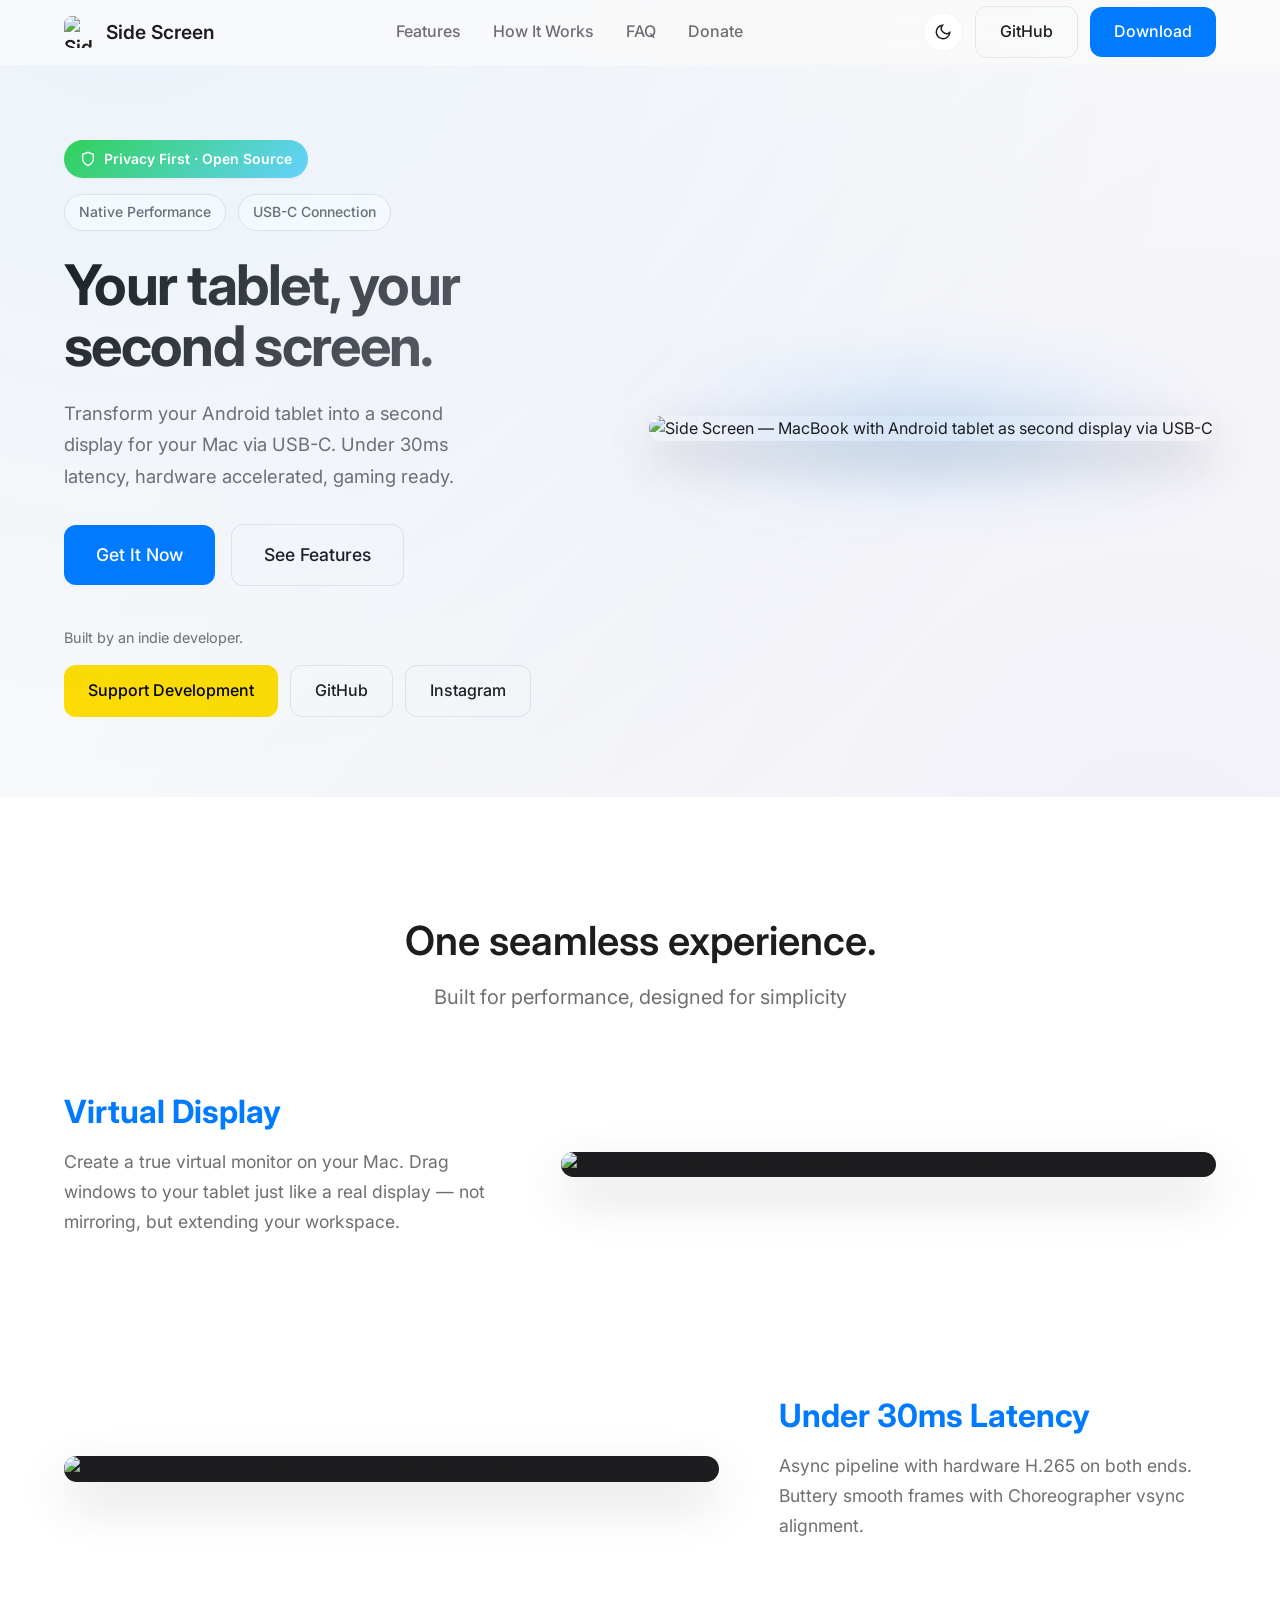
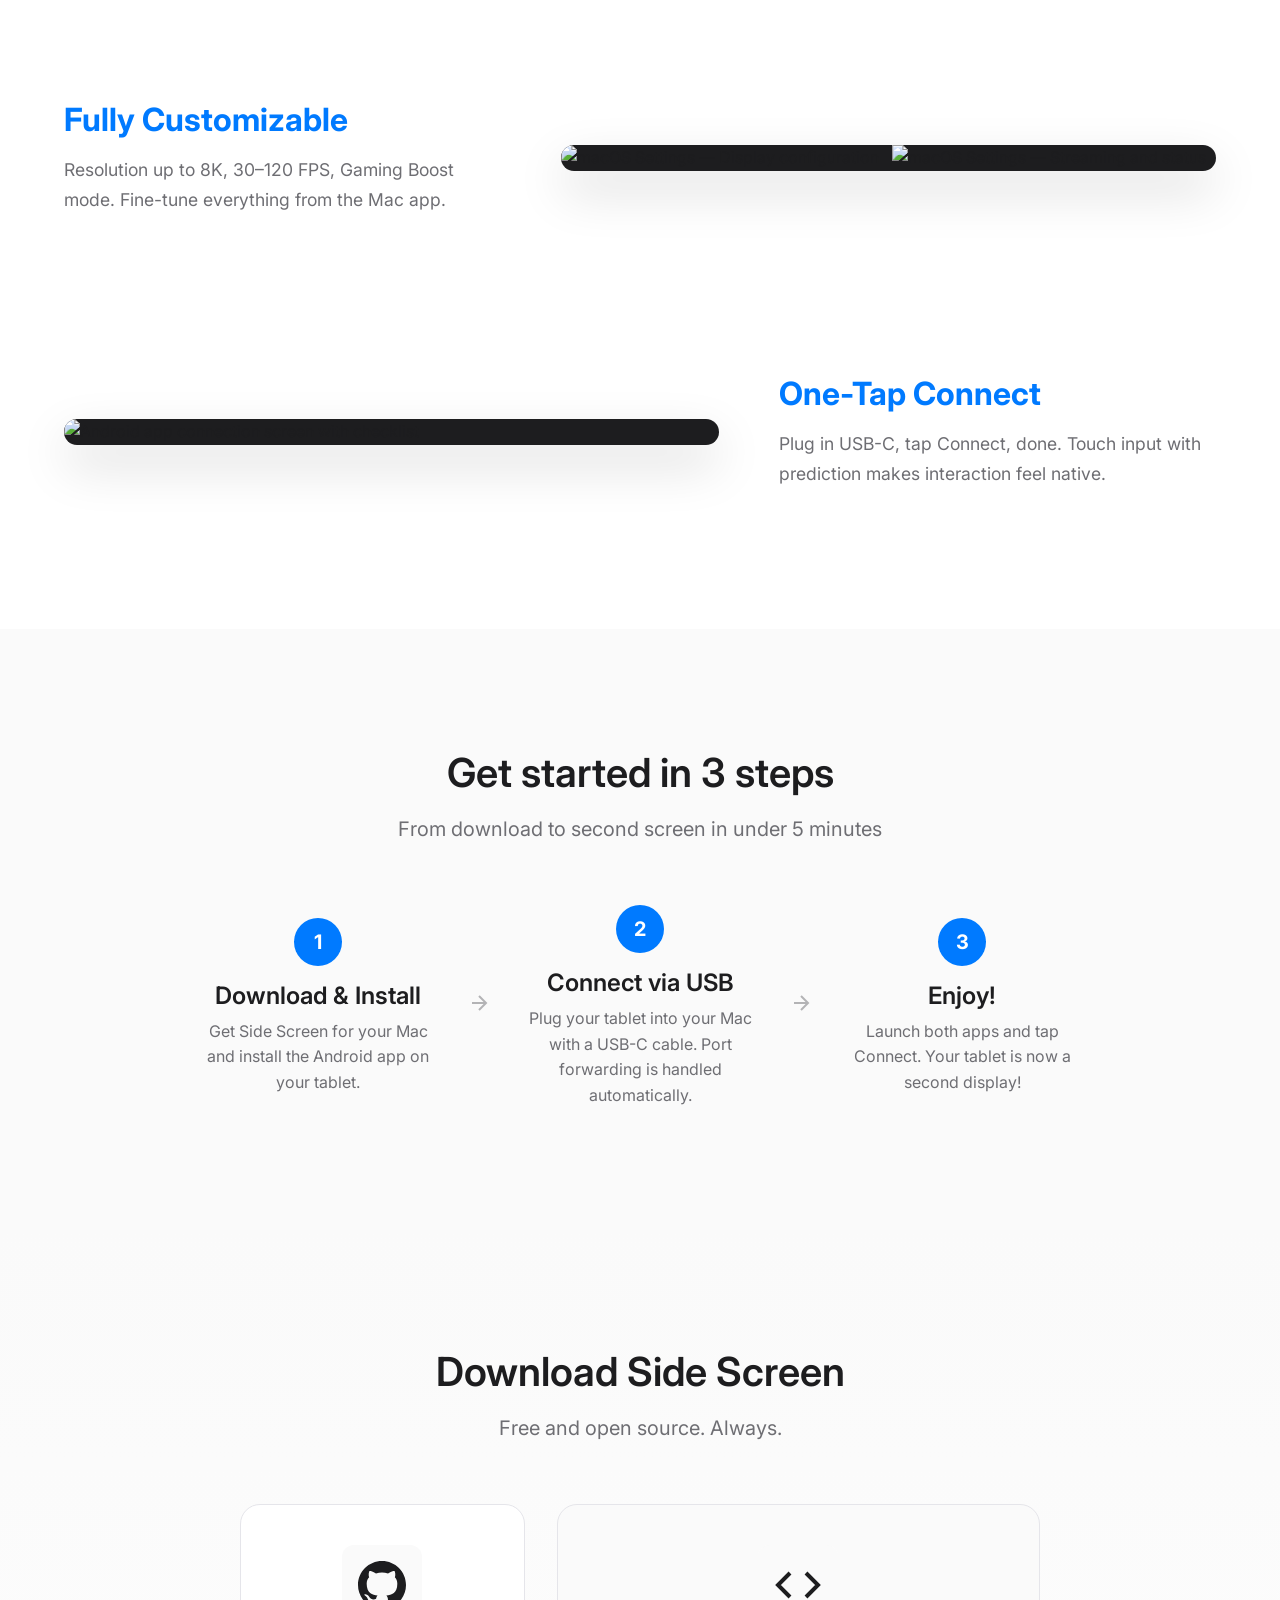
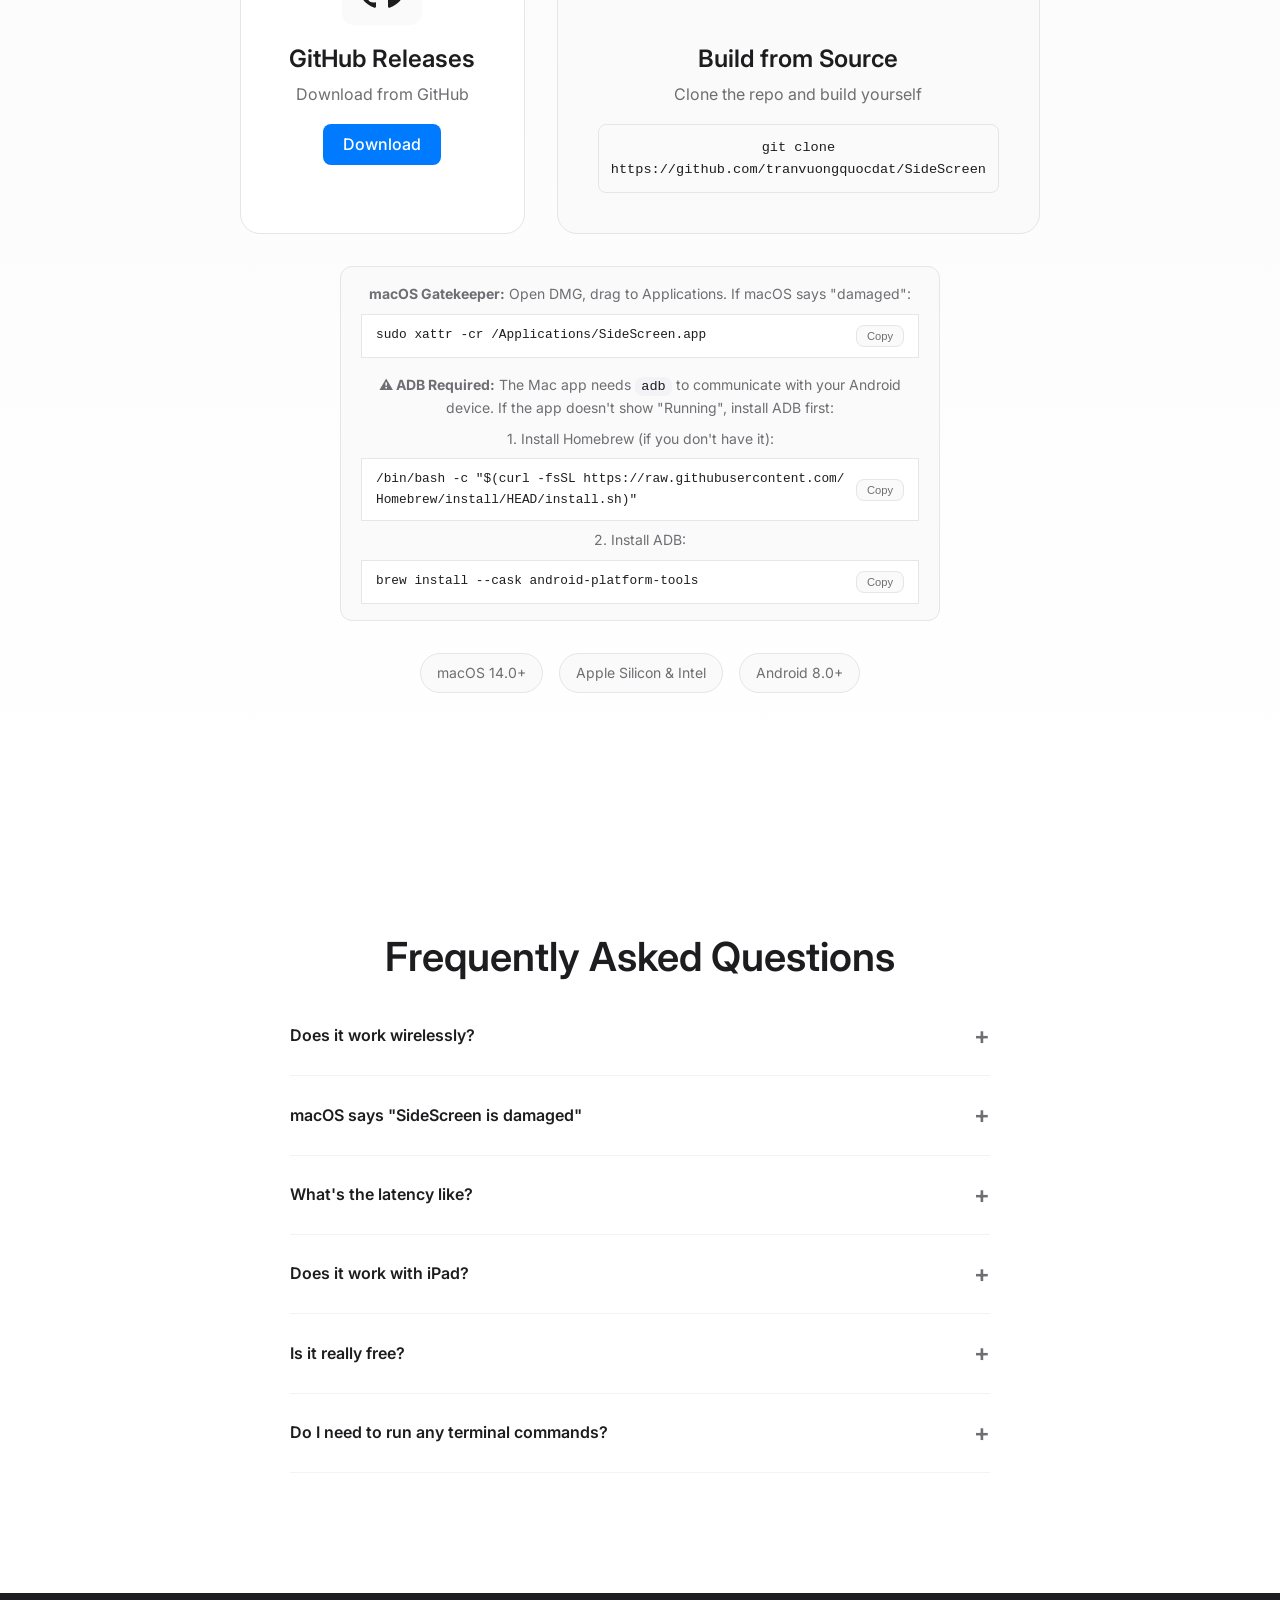
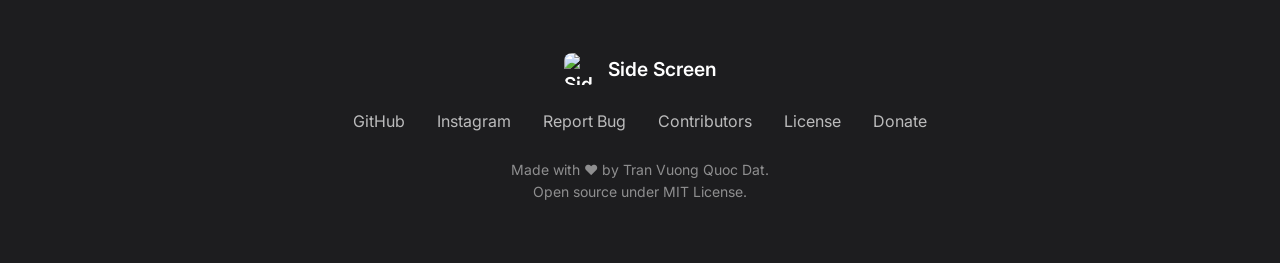
==== website/index.html @ c99ffb7d "fix: remove download count badge from hero section" ====
<!DOCTYPE html>
<html lang="en">

<head>
    <meta charset="UTF-8">
    <meta name="viewport" content="width=device-width, initial-scale=1.0">
    <title>Side Screen - Turn Your Tablet into a Second Display for Mac</title>
    <meta name="description"
        content="Transform your Android tablet into a second display for macOS via USB-C. Under 30ms latency with async pipeline, hardware H.265 acceleration, gaming ready. Free and open source.">
    <meta name="keywords"
        content="second display mac, android tablet display, usb-c display, virtual display macos, dual monitor mac, tablet second screen">
    <meta property="og:title" content="Side Screen - Second Display for Mac">
    <meta property="og:description"
        content="Transform your Android tablet into a second display for macOS. Under 30ms latency, hardware accelerated, gaming ready.">
    <meta property="og:type" content="website">
    <meta property="og:url" content="https://sidescreen.dev">
    <meta property="og:image" content="./assets/hero-screenshot.jpg">
    <meta property="og:image:width" content="1200">
    <meta property="og:image:height" content="630">
    <meta name="twitter:card" content="summary_large_image">
    <meta name="twitter:title" content="Side Screen - Second Display for Mac">
    <meta name="twitter:description" content="Transform your Android tablet into a second display for macOS. Under 30ms latency, hardware accelerated, gaming ready.">
    <meta name="twitter:image" content="./assets/hero-screenshot.jpg">
    <meta name="theme-color" content="#007AFF">
    <link rel="canonical" href="https://sidescreen.dev">
    <link rel="icon" href="./assets/main_logo.png">
    <link rel="preconnect" href="https://fonts.googleapis.com">
    <link rel="preconnect" href="https://fonts.gstatic.com" crossorigin>
    <link href="https://fonts.googleapis.com/css2?family=Inter:wght@300;400;500;600;700&display=swap" rel="stylesheet">
    <link rel="stylesheet" href="styles.css">

    <!-- Structured Data -->
    <script type="application/ld+json">
    {
        "@context": "https://schema.org",
        "@type": "SoftwareApplication",
        "name": "Side Screen",
        "description": "Transform your Android tablet into a second display for macOS via USB-C connection.",
        "applicationCategory": "UtilitiesApplication",
        "operatingSystem": "macOS, Android",
        "offers": {
            "@type": "Offer",
            "price": "0",
            "priceCurrency": "USD"
        },
        "author": {
            "@type": "Person",
            "name": "Tran Vuong Quoc Dat"
        }
    }
    </script>
</head>

<body>
    <!-- Header -->
    <header id="header">
        <div class="container header-container">
            <a href="#home" class="logo">
                <img src="./assets/main_logo.png" alt="Side Screen Logo" width="32" height="32">
                <span class="logo-text">Side Screen</span>
            </a>
            <nav>
                <ul class="nav-links">
                    <li><a href="#features" class="nav-link">Features</a></li>
                    <li><a href="#how-it-works" class="nav-link">How It Works</a></li>
                    <li><a href="#faq" class="nav-link">FAQ</a></li>
                    <li><a href="donate.html" target="_blank" rel="noopener noreferrer" class="nav-link">Donate</a></li>
                </ul>
            </nav>
            <div class="header-actions">
                <button class="theme-toggle" id="theme-toggle" aria-label="Toggle dark mode">
                    <svg class="icon-moon" width="20" height="20" viewBox="0 0 24 24" fill="none" stroke="currentColor" stroke-width="2">
                        <path d="M21 12.79A9 9 0 1 1 11.21 3 7 7 0 0 0 21 12.79z"></path>
                    </svg>
                    <svg class="icon-sun" width="20" height="20" viewBox="0 0 24 24" fill="none" stroke="currentColor" stroke-width="2">
                        <circle cx="12" cy="12" r="5"></circle>
                        <line x1="12" y1="1" x2="12" y2="3"></line>
                        <line x1="12" y1="21" x2="12" y2="23"></line>
                        <line x1="4.22" y1="4.22" x2="5.64" y2="5.64"></line>
                        <line x1="18.36" y1="18.36" x2="19.78" y2="19.78"></line>
                        <line x1="1" y1="12" x2="3" y2="12"></line>
                        <line x1="21" y1="12" x2="23" y2="12"></line>
                        <line x1="4.22" y1="19.78" x2="5.64" y2="18.36"></line>
                        <line x1="18.36" y1="5.64" x2="19.78" y2="4.22"></line>
                    </svg>
                </button>
                <a href="https://github.com/tranvuongquocdat/SideScreen" target="_blank" rel="noopener noreferrer" class="btn btn-outline">GitHub</a>
                <a href="#download" class="btn btn-primary">Download</a>
                <button class="mobile-menu-btn" id="mobile-menu-btn" aria-label="Toggle mobile menu">
                    <svg width="24" height="24" viewBox="0 0 24 24" fill="none" stroke="currentColor" stroke-width="2">
                        <line x1="3" y1="12" x2="21" y2="12"></line>
                        <line x1="3" y1="6" x2="21" y2="6"></line>
                        <line x1="3" y1="18" x2="21" y2="18"></line>
                    </svg>
                </button>
            </div>
        </div>
    </header>

    <!-- Hero Section -->
    <section class="hero section" id="home">
        <div class="container">
            <div class="hero-content">
                <div class="privacy-badge">
                    <svg width="16" height="16" viewBox="0 0 24 24" fill="none" stroke="currentColor" stroke-width="2">
                        <path d="M12 22s8-4 8-10V5l-8-3-8 3v7c0 6 8 10 8 10z"></path>
                    </svg>
                    <span>Privacy First · Open Source</span>
                </div>

                <div class="privacy-highlights">
                    <span class="privacy-highlight">Native Performance</span>
                    <span class="privacy-highlight">USB-C Connection</span>
                </div>

                <h1 class="hero-title">Your tablet, your second screen.</h1>
                <p class="hero-subtitle">
                    Transform your Android tablet into a second display for your Mac via USB-C.
                    Under 30ms latency, hardware accelerated, gaming ready.
                </p>

                <div class="hero-actions">
                    <a href="#download" class="btn btn-primary btn-large download-btn">Get It Now</a>
                    <a href="#features" class="btn btn-outline btn-large">See Features</a>
                </div>

                <p class="support-callout">Built by an indie developer.</p>
                <div class="support-links">
                    <a href="donate.html" target="_blank" rel="noopener noreferrer" class="btn btn-coffee">Support Development</a>
                    <a href="https://github.com/tranvuongquocdat/SideScreen" target="_blank" rel="noopener noreferrer" class="btn btn-outline">GitHub</a>
                    <a href="https://www.instagram.com/quocdattranvuong/" target="_blank" rel="noopener noreferrer" class="btn btn-outline">Instagram</a>
                </div>
            </div>

            <div class="hero-visual">
                <div class="hero-image-container">
                    <img src="./assets/hero-screenshot.jpg" alt="Side Screen — MacBook with Android tablet as second display via USB-C" loading="eager"/>
                </div>
            </div>
        </div>
    </section>

    <!-- Features Section -->
    <section class="features section" id="features">
        <div class="container">
            <h2 class="section-title">One seamless experience.</h2>
            <p class="section-subtitle">Built for performance, designed for simplicity</p>

            <div class="special-features-grid">
                <!-- Feature 1: Virtual Display — text left, image right -->
                <div class="special-feature-item">
                    <div class="special-feature-content">
                        <h3 class="special-feature-title">Virtual Display</h3>
                        <p class="special-feature-description">Create a true virtual monitor on your Mac. Drag windows to your tablet just like a real display — not mirroring, but extending your workspace.</p>
                    </div>
                    <div class="special-feature-media">
                        <img src="./assets/feature-virtual-display.png" alt="macOS Display Preferences showing SideScreen virtual display" loading="lazy"/>
                    </div>
                </div>

                <!-- Feature 2: Performance — image left, text right -->
                <div class="special-feature-item">
                    <div class="special-feature-content">
                        <h3 class="special-feature-title">Under 30ms Latency</h3>
                        <p class="special-feature-description">Async pipeline with hardware H.265 on both ends. Buttery smooth frames with Choreographer vsync alignment.</p>
                    </div>
                    <div class="special-feature-media">
                        <img src="./assets/android-performance.png" alt="Side Screen streaming with stats overlay showing FPS and bitrate" loading="lazy"/>
                    </div>
                </div>

                <!-- Feature 3: Customizable — text left, image right -->
                <div class="special-feature-item">
                    <div class="special-feature-content">
                        <h3 class="special-feature-title">Fully Customizable</h3>
                        <p class="special-feature-description">Resolution up to 8K, 30–120 FPS, Gaming Boost mode. Fine-tune everything from the Mac app.</p>
                    </div>
                    <div class="special-feature-media special-feature-media-pair">
                        <img src="./assets/mac-settings-1.png" alt="macOS Settings — Display configuration" loading="lazy"/>
                        <img src="./assets/mac-settings-2.png" alt="macOS Settings — Streaming and status" loading="lazy"/>
                    </div>
                </div>

                <!-- Feature 4: Android app — image left, text right -->
                <div class="special-feature-item">
                    <div class="special-feature-content">
                        <h3 class="special-feature-title">One-Tap Connect</h3>
                        <p class="special-feature-description">Plug in USB-C, tap Connect, done. Touch input with prediction makes interaction feel native.</p>
                    </div>
                    <div class="special-feature-media">
                        <img src="./assets/android-settings.png" alt="Android app connection screen with checklist" loading="lazy"/>
                    </div>
                </div>
            </div>
        </div>
    </section>

    <!-- How It Works Section -->
    <section class="how-it-works section" id="how-it-works">
        <div class="container">
            <h2 class="section-title">Get started in 3 steps</h2>
            <p class="section-subtitle">From download to second screen in under 5 minutes</p>

            <div class="steps">
                <div class="step">
                    <div class="step-number">1</div>
                    <h3>Download & Install</h3>
                    <p>Get Side Screen for your Mac and install the Android app on your tablet.</p>
                </div>

                <div class="step-arrow">
                    <svg width="24" height="24" viewBox="0 0 24 24" fill="none" stroke="currentColor" stroke-width="2">
                        <line x1="5" y1="12" x2="19" y2="12"></line>
                        <polyline points="12 5 19 12 12 19"></polyline>
                    </svg>
                </div>

                <div class="step">
                    <div class="step-number">2</div>
                    <h3>Connect via USB</h3>
                    <p>Plug your tablet into your Mac with a USB-C cable. Port forwarding is handled automatically.</p>
                </div>

                <div class="step-arrow">
                    <svg width="24" height="24" viewBox="0 0 24 24" fill="none" stroke="currentColor" stroke-width="2">
                        <line x1="5" y1="12" x2="19" y2="12"></line>
                        <polyline points="12 5 19 12 12 19"></polyline>
                    </svg>
                </div>

                <div class="step">
                    <div class="step-number">3</div>
                    <h3>Enjoy!</h3>
                    <p>Launch both apps and tap Connect. Your tablet is now a second display!</p>
                </div>
            </div>
        </div>
    </section>

    <!-- Download Section -->
    <section class="download section" id="download">
        <div class="container">
            <h2 class="section-title">Download Side Screen</h2>
            <p class="section-subtitle">Free and open source. Always.</p>

            <div class="download-options">
                <a href="https://github.com/tranvuongquocdat/SideScreen/releases/latest" target="_blank" rel="noopener noreferrer" class="download-card download-btn">
                    <div class="download-icon">
                        <svg width="48" height="48" viewBox="0 0 24 24" fill="currentColor">
                            <path d="M12 0c-6.626 0-12 5.373-12 12 0 5.302 3.438 9.8 8.207 11.387.599.111.793-.261.793-.577v-2.234c-3.338.726-4.033-1.416-4.033-1.416-.546-1.387-1.333-1.756-1.333-1.756-1.089-.745.083-.729.083-.729 1.205.084 1.839 1.237 1.839 1.237 1.07 1.834 2.807 1.304 3.492.997.107-.775.418-1.305.762-1.604-2.665-.305-5.467-1.334-5.467-5.931 0-1.311.469-2.381 1.236-3.221-.124-.303-.535-1.524.117-3.176 0 0 1.008-.322 3.301 1.23.957-.266 1.983-.399 3.003-.404 1.02.005 2.047.138 3.006.404 2.291-1.552 3.297-1.23 3.297-1.23.653 1.653.242 2.874.118 3.176.77.84 1.235 1.911 1.235 3.221 0 4.609-2.807 5.624-5.479 5.921.43.372.823 1.102.823 2.222v3.293c0 .319.192.694.801.576 4.765-1.589 8.199-6.086 8.199-11.386 0-6.627-5.373-12-12-12z"/>
                        </svg>
                    </div>
                    <h3>GitHub Releases</h3>
                    <p class="download-version-text">Download from GitHub</p>
                    <span class="download-action">Download</span>
                </a>

                <div class="download-card alt">
                    <div class="download-icon">
                        <svg width="48" height="48" viewBox="0 0 24 24" fill="none" stroke="currentColor" stroke-width="2">
                            <polyline points="16 18 22 12 16 6"></polyline>
                            <polyline points="8 6 2 12 8 18"></polyline>
                        </svg>
                    </div>
                    <h3>Build from Source</h3>
                    <p>Clone the repo and build yourself</p>
                    <code class="download-code">git clone https://github.com/tranvuongquocdat/SideScreen</code>
                </div>
            </div>

            <div class="download-note">
                <p><strong>macOS Gatekeeper:</strong> Open DMG, drag to Applications. If macOS says "damaged":</p>
                <div class="download-cmd"><code>sudo xattr -cr /Applications/SideScreen.app</code><button class="copy-btn" onclick="copyCmd(this)">Copy</button></div>
                <p style="margin-top: 1rem;"><strong>⚠️ ADB Required:</strong> The Mac app needs <code>adb</code> to communicate with your Android device. If the app doesn't show "Running", install ADB first:</p>
                <p style="margin-top: 0.5rem;">1. Install Homebrew (if you don't have it):</p>
                <div class="download-cmd"><code>/bin/bash -c "$(curl -fsSL https://raw.githubusercontent.com/Homebrew/install/HEAD/install.sh)"</code><button class="copy-btn" onclick="copyCmd(this)">Copy</button></div>
                <p style="margin-top: 0.5rem;">2. Install ADB:</p>
                <div class="download-cmd"><code>brew install --cask android-platform-tools</code><button class="copy-btn" onclick="copyCmd(this)">Copy</button></div>
            </div>

            <div class="download-requirements">
                <span class="download-requirement">macOS 14.0+</span>
                <span class="download-requirement">Apple Silicon & Intel</span>
                <span class="download-requirement">Android 8.0+</span>
            </div>
        </div>
    </section>

    <!-- Donation Modal -->
    <div id="donation-modal" class="modal-overlay">
        <div class="modal-content">
            <button class="modal-close" aria-label="Close modal">&times;</button>
            <h2 class="modal-title">Love Side Screen?</h2>
            <p class="modal-text">Side Screen is built by an indie developer and kept 100% free. If you find it useful, consider supporting development.</p>
            <div class="modal-actions">
                <a href="donate.html" target="_blank" rel="noopener noreferrer" class="btn btn-primary">Support Development</a>
                <button id="proceed-to-download" class="btn btn-outline">Continue to Download</button>
            </div>
        </div>
    </div>

    <!-- FAQ Section -->
    <section class="faq section" id="faq">
        <div class="container">
            <h2 class="section-title">Frequently Asked Questions</h2>

            <div class="faq-list">
                <details class="faq-item">
                    <summary>Does it work wirelessly?</summary>
                    <p>Currently, Side Screen uses USB-C for the most stable, low-latency connection. WiFi support is planned for a future release.</p>
                </details>

                <details class="faq-item">
                    <summary>macOS says "SideScreen is damaged"</summary>
                    <p>This happens because the app isn't notarized by Apple. Open Terminal and run: <code>sudo xattr -cr /Applications/SideScreen.app</code>, then open the app again.</p>
                </details>

                <details class="faq-item">
                    <summary>What's the latency like?</summary>
                    <p>With the optimized async pipeline (hardware H.265 encoding, Choreographer vsync, TCP_NODELAY), you can expect under 30ms end-to-end latency — smooth enough for productivity and casual gaming.</p>
                </details>

                <details class="faq-item">
                    <summary>Does it work with iPad?</summary>
                    <p>Currently, only Android tablets are supported. iOS support may be considered in the future.</p>
                </details>

                <details class="faq-item">
                    <summary>Is it really free?</summary>
                    <p>Yes! Side Screen is free and open source under the MIT license. If you find it useful, consider <a href="donate.html" target="_blank" rel="noopener noreferrer">supporting development</a>.</p>
                </details>

                <details class="faq-item">
                    <summary>Do I need to run any terminal commands?</summary>
                    <p>No! The Mac app automatically runs <code>adb reverse</code> to set up port forwarding when streaming starts. Just make sure <code>adb</code> is installed (via <code>brew install android-platform-tools</code>).</p>
                </details>
            </div>
        </div>
    </section>

    <!-- Footer -->
    <footer class="footer">
        <div class="container">
            <div class="footer-content">
                <div class="footer-brand">
                    <img src="./assets/main_logo.png" alt="Side Screen" width="32" height="32">
                    <span>Side Screen</span>
                </div>

                <div class="footer-links">
                    <a href="https://github.com/tranvuongquocdat/SideScreen" target="_blank" rel="noopener noreferrer">GitHub</a>
                    <a href="https://www.instagram.com/quocdattranvuong/" target="_blank" rel="noopener noreferrer">Instagram</a>
                    <a href="https://github.com/tranvuongquocdat/SideScreen/issues" target="_blank" rel="noopener noreferrer">Report Bug</a>
                    <a href="https://github.com/tranvuongquocdat/SideScreen/graphs/contributors" target="_blank" rel="noopener noreferrer">Contributors</a>
                    <a href="https://github.com/tranvuongquocdat/SideScreen/blob/main/LICENSE" target="_blank" rel="noopener noreferrer">License</a>
                    <a href="donate.html" target="_blank" rel="noopener noreferrer">Donate</a>
                </div>

                <p class="footer-copy">
                    Made with &#10084; by Tran Vuong Quoc Dat.<br>
                    Open source under MIT License.
                </p>
            </div>
        </div>
    </footer>

    <!-- Toast Container -->
    <div class="toast-container"></div>

    <script src="scripts.js"></script>
    <script>
        function copyCmd(btn) {
            const code = btn.parentElement.querySelector('code');
            navigator.clipboard.writeText(code.textContent).then(() => {
                btn.textContent = 'Copied';
                setTimeout(() => { btn.textContent = 'Copy'; }, 1500);
            });
        }
    </script>
    <script>
        // Fetch latest version
        fetch('https://api.github.com/repos/tranvuongquocdat/SideScreen/releases/latest')
            .then(r => r.json())
            .then(d => {
                const el = document.querySelector('.download-version-text');
                if (el && d.tag_name) el.textContent = 'Download v' + d.tag_name + ' from GitHub';
            })
            .catch(() => {});

    </script>
</body>

</html>
---- website/styles.css ----
/* ========================================
   Side Screen - Landing Page Styles
   Lean, DockDoor-inspired layout
   ======================================== */

/* CSS Variables - Light Mode (Default) */
:root {
    --color-primary: #007AFF;
    --color-primary-dark: #0056CC;
    --color-secondary: #5856D6;
    --color-success: #34C759;
    --color-warning: #FF9500;
    --color-danger: #FF3B30;

    --color-bg: #FAFAFA;
    --color-bg-alt: #FFFFFF;
    --color-bg-dark: #1D1D1F;

    --color-text: #1D1D1F;
    --color-text-secondary: #6E6E73;
    --color-text-light: #FFFFFF;

    --color-border: #E5E5EA;
    --color-border-light: #F2F2F7;

    --font-family: 'Inter', -apple-system, BlinkMacSystemFont, 'Segoe UI', Roboto, sans-serif;

    --border-radius-sm: 8px;
    --border-radius-md: 12px;
    --border-radius-lg: 20px;
    --border-radius-xl: 28px;

    --shadow-sm: 0 1px 2px rgba(0, 0, 0, 0.05);
    --shadow-md: 0 4px 6px rgba(0, 0, 0, 0.07);
    --shadow-lg: 0 10px 25px rgba(0, 0, 0, 0.1);
    --shadow-xl: 0 20px 50px rgba(0, 0, 0, 0.15);

    --transition-fast: 0.15s ease;
    --transition-normal: 0.25s ease;
    --transition-slow: 0.4s ease;

    --container-max: 1200px;
    --section-padding: 120px;
}

/* Dark Mode */
[data-theme="dark"] {
    --color-bg: #0D0D0D;
    --color-bg-alt: #1C1C1E;
    --color-bg-dark: #000000;

    --color-text: #F5F5F7;
    --color-text-secondary: #A1A1A6;
    --color-text-light: #FFFFFF;

    --color-border: #38383A;
    --color-border-light: #2C2C2E;

    --shadow-sm: 0 1px 2px rgba(0, 0, 0, 0.3);
    --shadow-md: 0 4px 6px rgba(0, 0, 0, 0.4);
    --shadow-lg: 0 10px 25px rgba(0, 0, 0, 0.5);
    --shadow-xl: 0 20px 50px rgba(0, 0, 0, 0.6);
}

[data-theme="dark"] #header,
[data-theme="dark"] #header.scrolled {
    background: #0D0D0D;
    border-bottom: none !important;
    box-shadow: none !important;
    backdrop-filter: none;
    -webkit-backdrop-filter: none;
}

[data-theme="dark"] .nav-links {
    background: rgba(28, 28, 30, 0.95);
    border-color: transparent;
}

[data-theme="dark"] .nav-link {
    color: var(--color-text-secondary);
}

[data-theme="dark"] .nav-link:hover {
    color: var(--color-text-light);
}

[data-theme="dark"] .btn-outline {
    border-color: transparent;
    background: rgba(255, 255, 255, 0.06);
    color: var(--color-text);
}

[data-theme="dark"] .btn-outline:hover {
    background: rgba(255, 255, 255, 0.12);
    border-color: transparent;
}

[data-theme="dark"] .theme-toggle {
    border-color: transparent;
    background: rgba(255, 255, 255, 0.06);
}

/* Theme Toggle Button */
.theme-toggle {
    display: flex;
    align-items: center;
    justify-content: center;
    width: 40px;
    height: 40px;
    border: none;
    background: var(--color-bg-alt);
    border-radius: 50%;
    cursor: pointer;
    transition: all var(--transition-normal);
    border: 1px solid var(--color-border-light);
}

.theme-toggle:hover {
    background: var(--color-border-light);
    transform: scale(1.05);
}

.theme-toggle svg {
    width: 18px;
    height: 18px;
    color: var(--color-text);
    transition: transform var(--transition-normal);
}

.theme-toggle:hover svg {
    transform: rotate(15deg);
}

.theme-toggle .icon-sun { display: none; }
.theme-toggle .icon-moon { display: block; }

[data-theme="dark"] .theme-toggle .icon-sun { display: block; }
[data-theme="dark"] .theme-toggle .icon-moon { display: none; }

/* Reset */
*, *::before, *::after {
    box-sizing: border-box;
    margin: 0;
    padding: 0;
}

html {
    scroll-behavior: smooth;
}

body {
    font-family: var(--font-family);
    font-size: 16px;
    line-height: 1.6;
    color: var(--color-text);
    background-color: var(--color-bg);
    -webkit-font-smoothing: antialiased;
    -moz-osx-font-smoothing: grayscale;
}

/* Typography */
h1, h2, h3, h4, h5, h6 {
    font-weight: 600;
    line-height: 1.2;
    color: var(--color-text);
}

h1 { font-size: 3.5rem; }
h2 { font-size: 2.5rem; }
h3 { font-size: 1.5rem; }

p {
    color: var(--color-text-secondary);
}

a {
    color: var(--color-primary);
    text-decoration: none;
    transition: color var(--transition-fast);
}

a:hover {
    color: var(--color-primary-dark);
}

/* Container */
.container {
    max-width: var(--container-max);
    margin: 0 auto;
    padding: 0 24px;
}

/* Section */
.section {
    padding: var(--section-padding) 0;
}

.section-title {
    text-align: center;
    margin-bottom: 16px;
}

.section-subtitle {
    text-align: center;
    font-size: 1.25rem;
    max-width: 600px;
    margin: 0 auto 60px;
}

/* Buttons */
.btn {
    display: inline-flex;
    align-items: center;
    justify-content: center;
    gap: 8px;
    padding: 12px 24px;
    font-size: 1rem;
    font-weight: 500;
    border-radius: var(--border-radius-md);
    border: none;
    cursor: pointer;
    transition: all var(--transition-fast);
    text-decoration: none;
}

.btn-primary {
    background: var(--color-primary);
    color: var(--color-text-light);
    position: relative;
}

.btn-primary:hover {
    background: var(--color-primary-dark);
    color: var(--color-text-light);
    transform: translateY(-2px);
    box-shadow: var(--shadow-md);
}

.btn-primary::after {
    content: '';
    position: absolute;
    top: 50%;
    left: 50%;
    width: 100%;
    height: 100%;
    background: var(--color-primary);
    border-radius: inherit;
    transform: translate(-50%, -50%);
    opacity: 0;
    filter: blur(20px);
    z-index: -1;
    transition: opacity var(--transition-normal);
}

.btn-primary:hover::after {
    opacity: 0.4;
}

.btn-outline {
    background: transparent;
    color: var(--color-text);
    border: 1.5px solid var(--color-border);
}

.btn-outline:hover {
    background: var(--color-bg-alt);
    border-color: var(--color-text-secondary);
    color: var(--color-text);
}

.btn-large {
    padding: 16px 32px;
    font-size: 1.1rem;
}

.btn-coffee {
    background: #FFDD00;
    color: #000000;
}

.btn-coffee:hover {
    background: #FFCC00;
    color: #000000;
    transform: translateY(-2px);
    box-shadow: var(--shadow-md);
}

/* ========================================
   HEADER
   ======================================== */
#header {
    position: fixed;
    top: 0;
    left: 0;
    right: 0;
    z-index: 1000;
    background: rgba(250, 250, 250, 0.8);
    backdrop-filter: blur(20px);
    -webkit-backdrop-filter: blur(20px);
    border-bottom: 1px solid transparent;
    transition: all var(--transition-normal);
}

#header.scrolled {
    border-bottom-color: var(--color-border);
}

.header-container {
    display: flex;
    align-items: center;
    justify-content: space-between;
    height: 64px;
}

.logo {
    display: flex;
    align-items: center;
    gap: 10px;
    font-weight: 600;
    font-size: 1.2rem;
    color: var(--color-text);
}

.logo img {
    border-radius: 8px;
}

.logo-text {
    transition: transform var(--transition-fast);
}

.nav-links {
    display: flex;
    gap: 32px;
    list-style: none;
}

.nav-link {
    color: var(--color-text-secondary);
    font-weight: 500;
    transition: color var(--transition-fast);
}

.nav-link:hover {
    color: var(--color-text);
}

.nav-link.active {
    color: var(--color-primary);
}

.header-actions {
    display: flex;
    align-items: center;
    gap: 12px;
}

/* ========================================
   HERO
   ======================================== */
.hero {
    padding-top: 140px;
    padding-bottom: 80px;
    min-height: 80vh;
    display: flex;
    align-items: center;
    position: relative;
    overflow: hidden;
}

.hero::before {
    content: '';
    position: absolute;
    top: -50%;
    left: -50%;
    width: 200%;
    height: 200%;
    background: radial-gradient(circle at 30% 20%, rgba(0, 122, 255, 0.06) 0%, transparent 50%),
                radial-gradient(circle at 70% 80%, rgba(88, 86, 214, 0.06) 0%, transparent 50%);
    animation: float 20s ease-in-out infinite;
    pointer-events: none;
}

.hero > .container {
    display: grid;
    grid-template-columns: 1fr 1.1fr;
    gap: 4rem;
    align-items: center;
}

.hero-content {
    max-width: 520px;
    text-align: left;
    animation: fadeInUp 0.8s ease-out;
}

.hero-title {
    font-size: 3.5rem;
    font-weight: 700;
    line-height: 1.1;
    margin-bottom: 20px;
    letter-spacing: -0.03em;
    background: linear-gradient(135deg, var(--color-text) 0%, var(--color-text-secondary) 100%);
    -webkit-background-clip: text;
    -webkit-text-fill-color: transparent;
    background-clip: text;
}

.hero-subtitle {
    font-size: 1.15rem;
    color: var(--color-text-secondary);
    max-width: 440px;
    margin: 0 0 32px;
    line-height: 1.7;
}

.hero-actions {
    display: flex;
    align-items: center;
    gap: 16px;
    margin-bottom: 40px;
}

.hero-download-count {
    display: inline-flex;
    align-items: center;
    gap: 6px;
    padding: 8px 16px;
    font-size: 0.9rem;
    font-weight: 500;
    color: var(--color-text-secondary);
    background: var(--color-bg-alt);
    border: 1px solid var(--color-border);
    border-radius: var(--border-radius-xl);
    white-space: nowrap;
}

.hero-download-count svg {
    opacity: 0.6;
}

.hero-download-count #download-count {
    font-weight: 700;
    color: var(--color-text);
}

.hero-visual {
    position: relative;
    display: flex;
    justify-content: center;
    align-items: center;
}

.hero-image-container {
    position: relative;
    display: inline-block;
    z-index: 1;
}

.hero-image-container img {
    position: relative;
    z-index: 10;
    width: 100%;
    height: auto;
    border-radius: var(--border-radius-lg);
    box-shadow: var(--shadow-xl);
    transition: transform var(--transition-slow);
}

.hero-image-container img:hover {
    transform: scale(1.02);
    box-shadow: 0 30px 60px rgba(0, 0, 0, 0.2);
}

.hero-image-container::before {
    content: '';
    position: absolute;
    top: 50%;
    left: 50%;
    transform: translate(-50%, -50%);
    width: 120%;
    height: 120%;
    background: radial-gradient(
        circle,
        rgba(0, 122, 255, 0.5) 0%,
        rgba(0, 122, 255, 0.25) 40%,
        rgba(88, 86, 214, 0.08) 70%,
        transparent 80%
    );
    filter: blur(45px);
    z-index: -1;
    animation: glow-pulse 4s ease-in-out infinite;
}

/* Privacy Badge */
.privacy-badge {
    display: inline-flex;
    align-items: center;
    gap: 8px;
    background: linear-gradient(135deg, #30D158 0%, #64D2FF 100%);
    color: white;
    padding: 8px 16px;
    border-radius: 100px;
    font-size: 0.875rem;
    font-weight: 600;
    margin-bottom: 16px;
    box-shadow: var(--shadow-sm);
    animation: fadeInDown 0.6s ease-out;
    position: relative;
    overflow: hidden;
}

.privacy-badge::before {
    content: '';
    position: absolute;
    top: 0;
    left: -100%;
    width: 100%;
    height: 100%;
    background: linear-gradient(90deg, transparent, rgba(255,255,255,0.2), transparent);
    animation: shimmer 3s infinite;
}

.privacy-highlights {
    display: flex;
    gap: 12px;
    margin-bottom: 24px;
    flex-wrap: wrap;
}

.privacy-highlight {
    display: inline-block;
    padding: 6px 14px;
    background: var(--color-bg-alt);
    border: 1px solid var(--color-border);
    border-radius: 100px;
    font-size: 0.875rem;
    font-weight: 500;
    color: var(--color-text-secondary);
}

.support-callout {
    margin-bottom: 16px;
    font-size: 0.9rem;
    color: var(--color-text-secondary);
}

.support-links {
    display: flex;
    gap: 12px;
    flex-wrap: wrap;
}

/* ========================================
   FEATURES — DockDoor-style alternating
   ======================================== */
.features {
    background: var(--color-bg-alt);
}

.special-features-grid {
    display: flex;
    flex-direction: column;
    gap: 120px;
    margin-top: 60px;
}

.special-feature-item {
    display: grid;
    grid-template-columns: 2fr 3fr;
    gap: 60px;
    align-items: center;
}

.special-feature-item:nth-child(even) {
    direction: rtl;
}

.special-feature-item:nth-child(even) > * {
    direction: ltr;
}

.special-feature-content {
    padding: 20px 0;
}

.special-feature-title {
    font-size: 2rem;
    font-weight: 700;
    margin-bottom: 16px;
    color: var(--color-primary);
}

.special-feature-description {
    font-size: 1.1rem;
    line-height: 1.7;
    color: var(--color-text-secondary);
}

.special-feature-media {
    border-radius: var(--border-radius-lg);
    overflow: hidden;
    box-shadow: var(--shadow-xl);
    background: var(--color-bg-dark);
    transition: transform var(--transition-slow), box-shadow var(--transition-slow);
}

.special-feature-media:hover {
    transform: scale(1.02);
    box-shadow: 0 30px 60px rgba(0, 0, 0, 0.18);
}

.special-feature-media img,
.special-feature-media video {
    width: 100%;
    display: block;
}

/* Paired images side by side */
.special-feature-media-pair {
    display: flex;
    gap: 8px;
}

.special-feature-media-pair img {
    width: 50%;
    object-fit: cover;
}

/* ========================================
   HOW IT WORKS
   ======================================== */
.how-it-works {
    background: var(--color-bg);
}

.steps {
    display: flex;
    align-items: center;
    justify-content: center;
    gap: 24px;
}

.step {
    text-align: center;
    max-width: 250px;
}

.step-number {
    width: 48px;
    height: 48px;
    display: flex;
    align-items: center;
    justify-content: center;
    background: var(--color-primary);
    color: white;
    font-size: 1.25rem;
    font-weight: 700;
    border-radius: 50%;
    margin: 0 auto 16px;
}

.step h3 {
    margin-bottom: 8px;
}

.step-arrow {
    color: var(--color-text-secondary);
    opacity: 0.5;
}

/* ========================================
   DOWNLOAD
   ======================================== */
.download {
    background: linear-gradient(180deg, var(--color-bg) 0%, var(--color-bg-alt) 100%);
}

.download-options {
    display: grid;
    grid-template-columns: repeat(2, 1fr);
    gap: 32px;
    max-width: 800px;
    margin: 0 auto;
}

.download-card {
    display: block;
    padding: 40px;
    background: var(--color-bg-alt);
    border-radius: var(--border-radius-lg);
    border: 1px solid var(--color-border);
    text-align: center;
    transition: all var(--transition-normal);
}

.download-card:hover {
    transform: translateY(-4px);
    box-shadow: var(--shadow-lg);
    border-color: var(--color-primary);
}

.download-icon {
    width: 80px;
    height: 80px;
    display: flex;
    align-items: center;
    justify-content: center;
    background: var(--color-bg);
    border-radius: var(--border-radius-md);
    margin: 0 auto 20px;
    color: var(--color-text);
}

.download-card h3 {
    margin-bottom: 8px;
}

.download-card p {
    margin-bottom: 16px;
}

.download-action {
    display: inline-block;
    padding: 8px 20px;
    background: var(--color-primary);
    color: white;
    border-radius: var(--border-radius-sm);
    font-weight: 500;
}

.download-card.alt {
    background: var(--color-bg);
}

.download-code {
    display: block;
    padding: 12px;
    background: var(--color-bg);
    color: var(--color-text);
    border: 1px solid var(--color-border);
    border-radius: var(--border-radius-sm);
    font-family: 'SF Mono', monospace;
    font-size: 0.85rem;
    margin-top: 16px;
}

.download-note {
    max-width: 600px;
    margin: 32px auto 0;
    padding: 16px 20px;
    background: var(--color-bg);
    border: 1px solid var(--color-border);
    border-radius: var(--border-radius-md);
    font-size: 0.875rem;
    color: var(--color-text-secondary);
    text-align: center;
}

.download-note p {
    margin-bottom: 8px;
}

.download-note code {
    padding: 2px 6px;
    background: var(--color-border-light);
    color: var(--color-text);
    border-radius: var(--border-radius-sm);
    font-family: 'SF Mono', monospace;
    font-size: 0.85rem;
}

.download-note .download-cmd {
    position: relative;
    display: flex;
    align-items: center;
    padding: 10px 14px;
    margin-top: 8px;
    background: var(--color-bg-alt);
    border: 1px solid var(--color-border);
    border-radius: var(--border-radius);
    text-align: left;
    gap: 8px;
}

.download-note .download-cmd code {
    flex: 1;
    padding: 0;
    background: none;
    border: none;
    color: var(--color-text);
    font-size: 0.8rem;
    word-break: break-all;
    white-space: pre-wrap;
    user-select: all;
}

.download-note .copy-btn {
    flex-shrink: 0;
    background: var(--color-bg);
    border: 1px solid var(--color-border);
    border-radius: var(--border-radius-sm);
    color: var(--color-text-secondary);
    font-size: 0.7rem;
    padding: 4px 10px;
    cursor: pointer;
    transition: all 0.2s;
    user-select: none;
    white-space: nowrap;
}

.download-note .copy-btn:hover {
    background: var(--color-border-light);
    color: var(--color-text);
}

.download-requirements {
    display: flex;
    justify-content: center;
    gap: 16px;
    margin-top: 32px;
    flex-wrap: wrap;
}

.download-requirement {
    display: inline-block;
    padding: 8px 16px;
    background: var(--color-bg);
    border: 1px solid var(--color-border);
    border-radius: 100px;
    font-size: 0.875rem;
    color: var(--color-text-secondary);
}

/* ========================================
   MODAL
   ======================================== */
.modal-overlay {
    position: fixed;
    top: 0;
    left: 0;
    width: 100%;
    height: 100%;
    background: rgba(0, 0, 0, 0.5);
    backdrop-filter: blur(8px);
    -webkit-backdrop-filter: blur(8px);
    display: flex;
    justify-content: center;
    align-items: center;
    z-index: 2000;
    opacity: 0;
    visibility: hidden;
    transition: all var(--transition-normal);
}

.modal-overlay.active {
    opacity: 1;
    visibility: visible;
}

.modal-content {
    background: var(--color-bg-alt);
    padding: 40px;
    border-radius: var(--border-radius-xl);
    max-width: 450px;
    width: calc(100% - 48px);
    text-align: center;
    position: relative;
    transform: scale(0.9) translateY(20px);
    transition: transform var(--transition-normal);
    box-shadow: var(--shadow-xl);
}

.modal-overlay.active .modal-content {
    transform: scale(1) translateY(0);
}

.modal-close {
    position: absolute;
    top: 16px;
    right: 16px;
    background: none;
    border: none;
    font-size: 1.5rem;
    cursor: pointer;
    color: var(--color-text-secondary);
    padding: 8px;
    line-height: 1;
}

.modal-close:hover {
    color: var(--color-text);
}

.modal-title {
    font-size: 1.5rem;
    margin-bottom: 12px;
}

.modal-text {
    color: var(--color-text-secondary);
    margin-bottom: 24px;
    line-height: 1.6;
}

.modal-actions {
    display: flex;
    flex-direction: column;
    gap: 12px;
}

.modal-actions .btn {
    width: 100%;
}

/* ========================================
   FAQ
   ======================================== */
.faq {
    background: var(--color-bg-alt);
}

.faq-list {
    max-width: 700px;
    margin: 0 auto;
}

.faq-item {
    border-bottom: 1px solid var(--color-border-light);
}

.faq-item summary {
    padding: 20px 0;
    font-weight: 600;
    cursor: pointer;
    list-style: none;
    display: flex;
    justify-content: space-between;
    align-items: center;
}

.faq-item summary::after {
    content: "+";
    font-size: 1.5rem;
    color: var(--color-text-secondary);
    transition: transform var(--transition-fast);
}

.faq-item[open] summary::after {
    transform: rotate(45deg);
}

.faq-item p {
    padding-bottom: 20px;
    line-height: 1.7;
}

/* ========================================
   FOOTER
   ======================================== */
.footer {
    background: var(--color-bg-dark);
    color: var(--color-text-light);
    padding: 60px 0;
}

.footer-content {
    text-align: center;
}

.footer-brand {
    display: flex;
    align-items: center;
    justify-content: center;
    gap: 12px;
    font-weight: 600;
    font-size: 1.2rem;
    margin-bottom: 24px;
}

.footer-brand img {
    border-radius: 8px;
}

.footer-links {
    display: flex;
    justify-content: center;
    gap: 32px;
    margin-bottom: 24px;
}

.footer-links a {
    color: rgba(255, 255, 255, 0.7);
    transition: color var(--transition-fast);
}

.footer-links a:hover {
    color: white;
}

.footer-copy {
    color: rgba(255, 255, 255, 0.5);
    font-size: 0.875rem;
}

/* ========================================
   TOAST
   ======================================== */
.toast-container {
    position: fixed;
    bottom: 24px;
    right: 24px;
    z-index: 3000;
}

.toast {
    background: var(--color-bg-alt);
    border: 1px solid var(--color-border);
    border-radius: var(--border-radius-md);
    padding: 16px 20px;
    margin-top: 12px;
    box-shadow: var(--shadow-lg);
    display: flex;
    align-items: center;
    gap: 12px;
    min-width: 280px;
    max-width: 400px;
    transform: translateX(100%);
    opacity: 0;
    transition: all var(--transition-normal);
}

.toast.show {
    transform: translateX(0);
    opacity: 1;
}

.toast-content {
    flex: 1;
}

.toast-message {
    color: var(--color-text-secondary);
    font-size: 0.9rem;
}

.toast-close {
    background: none;
    border: none;
    font-size: 1.25rem;
    cursor: pointer;
    color: var(--color-text-secondary);
    padding: 4px;
}

.toast-close:hover {
    color: var(--color-text);
}

/* ========================================
   ANIMATIONS
   ======================================== */
@keyframes fadeInUp {
    from {
        opacity: 0;
        transform: translateY(30px);
    }
    to {
        opacity: 1;
        transform: translateY(0);
    }
}

@keyframes fadeInDown {
    from {
        opacity: 0;
        transform: translateY(-20px);
    }
    to {
        opacity: 1;
        transform: translateY(0);
    }
}

@keyframes glow-pulse {
    0%, 100% {
        opacity: 0.5;
        transform: translate(-50%, -50%) scale(0.95);
    }
    50% {
        opacity: 0.8;
        transform: translate(-50%, -50%) scale(1.05);
    }
}

@keyframes shimmer {
    0% { background-position: -200% 0; }
    100% { background-position: 200% 0; }
}

@keyframes float {
    0%, 100% { transform: translateY(0); }
    50% { transform: translateY(-10px); }
}

/* Scroll-triggered animations */
.step,
.download-card,
.faq-item {
    opacity: 0;
    transform: translateY(20px);
    transition: opacity 0.4s ease, transform 0.4s ease;
}

.step.animate-in,
.download-card.animate-in,
.faq-item.animate-in {
    opacity: 1;
    transform: translateY(0);
}

.special-feature-item {
    opacity: 0;
    transform: translateY(30px);
    transition: opacity 0.6s ease, transform 0.6s ease;
}

.special-feature-item.animate-in {
    opacity: 1;
    transform: translateY(0);
}

/* ========================================
   MOBILE MENU
   ======================================== */
.mobile-menu-btn {
    display: none;
    background: none;
    border: none;
    cursor: pointer;
    padding: 8px;
    color: var(--color-text);
}

/* ========================================
   RESPONSIVE
   ======================================== */

/* Tablet landscape & small desktop */
@media (max-width: 1024px) {
    .hero > .container {
        grid-template-columns: 1fr;
        gap: 3rem;
        text-align: center;
        justify-items: center;
    }

    .hero-content {
        order: 2;
        display: flex;
        flex-direction: column;
        align-items: center;
        text-align: center;
        max-width: 600px;
        width: 100%;
    }

    .hero-visual {
        order: 1;
        max-width: 600px;
        width: 100%;
        display: flex;
        justify-content: center;
    }

    .hero-actions {
        justify-content: center;
    }

    .hero-subtitle {
        margin-left: auto;
        margin-right: auto;
    }

    .hero {
        min-height: 70vh;
        padding: 3rem 0;
        padding-top: 120px;
    }

    .hero-title {
        font-size: 3rem;
    }

    .nav-links {
        gap: 20px;
    }

    .header-actions .btn-outline {
        display: none;
    }

    .special-features-grid {
        gap: 80px;
    }
}

/* Tablet */
@media (max-width: 900px) {
    .special-feature-item {
        grid-template-columns: 1fr;
        gap: 32px;
    }

    .special-feature-item:nth-child(even) {
        direction: ltr;
    }

    .special-feature-title {
        font-size: 1.5rem;
    }

    .special-features-grid {
        gap: 64px;
    }
}

@media (max-width: 834px) {
    :root {
        --section-padding: 80px;
    }

    h1 { font-size: 2.5rem; }
    h2 { font-size: 1.75rem; }

    .hero-title {
        font-size: 2.5rem;
    }

    .hero-subtitle {
        font-size: 1.05rem;
    }

    .container {
        padding: 0 20px;
    }

    .nav-links {
        gap: 16px;
    }

    .nav-link {
        font-size: 0.9rem;
    }

    .download-card {
        padding: 28px;
    }
}

/* Phone */
@media (max-width: 768px) {
    :root {
        --section-padding: 60px;
    }

    h1 { font-size: 2rem; }
    h2 { font-size: 1.5rem; }
    h3 { font-size: 1.2rem; }

    .container {
        padding: 0 16px;
    }

    .section-subtitle {
        font-size: 1rem;
        margin-bottom: 32px;
    }

    /* Hero mobile */
    .hero {
        padding-top: 100px;
        padding-bottom: 48px;
        min-height: auto;
    }

    .hero > .container {
        grid-template-columns: 1fr;
        gap: 2rem;
    }

    .hero-title {
        font-size: 2rem;
        margin-bottom: 16px;
    }

    .hero-subtitle {
        font-size: 1rem;
        margin-bottom: 24px;
    }

    .hero-actions {
        flex-direction: column;
        align-items: stretch;
        gap: 12px;
    }

    .hero-actions .btn {
        width: 100%;
    }

    .hero-download-count {
        justify-content: center;
    }

    .support-callout {
        margin-top: 24px;
    }

    .support-links {
        flex-direction: column;
        align-items: stretch;
    }

    .support-links .btn {
        width: 100%;
    }

    /* Steps mobile */
    .steps {
        flex-direction: column;
        gap: 16px;
    }

    .step-arrow {
        transform: rotate(90deg);
    }

    .step {
        max-width: 100%;
    }

    /* Download mobile */
    .download-options {
        grid-template-columns: 1fr;
        gap: 16px;
    }

    .download-card {
        padding: 24px;
    }

    .download-code {
        font-size: 0.75rem;
        word-break: break-all;
    }

    /* FAQ mobile */
    .faq-item summary {
        font-size: 0.95rem;
        padding: 16px 0;
    }

    /* Footer mobile */
    .footer {
        padding: 40px 0;
    }

    .footer-links {
        flex-wrap: wrap;
        justify-content: center;
        gap: 16px;
    }

    .footer-copy {
        font-size: 0.8rem;
    }

    /* Modal mobile */
    .modal-content {
        padding: 28px 20px;
    }
}

/* Hamburger menu on phones */
@media (max-width: 680px) {
    .mobile-menu-btn {
        display: block;
    }

    .nav-links {
        display: none;
        position: absolute;
        top: 100%;
        left: 0;
        right: 0;
        background: rgba(250, 250, 250, 0.95);
        backdrop-filter: blur(20px);
        -webkit-backdrop-filter: blur(20px);
        flex-direction: column;
        padding: 24px;
        gap: 16px;
        box-shadow: var(--shadow-lg);
        border-bottom: 1px solid var(--color-border);
    }

    [data-theme="dark"] .nav-links {
        background: rgba(28, 28, 30, 0.95);
        border-bottom-color: var(--color-border);
    }

    .nav-links.active {
        display: flex;
    }

    .header-actions .btn-outline {
        display: none;
    }
}

/* Small phones */
@media (max-width: 380px) {
    h1 { font-size: 1.75rem; }
    h2 { font-size: 1.35rem; }

    .hero-title {
        font-size: 1.75rem;
    }

    .privacy-highlights {
        gap: 8px;
    }

    .privacy-highlight {
        font-size: 0.75rem;
        padding: 4px 10px;
    }
}
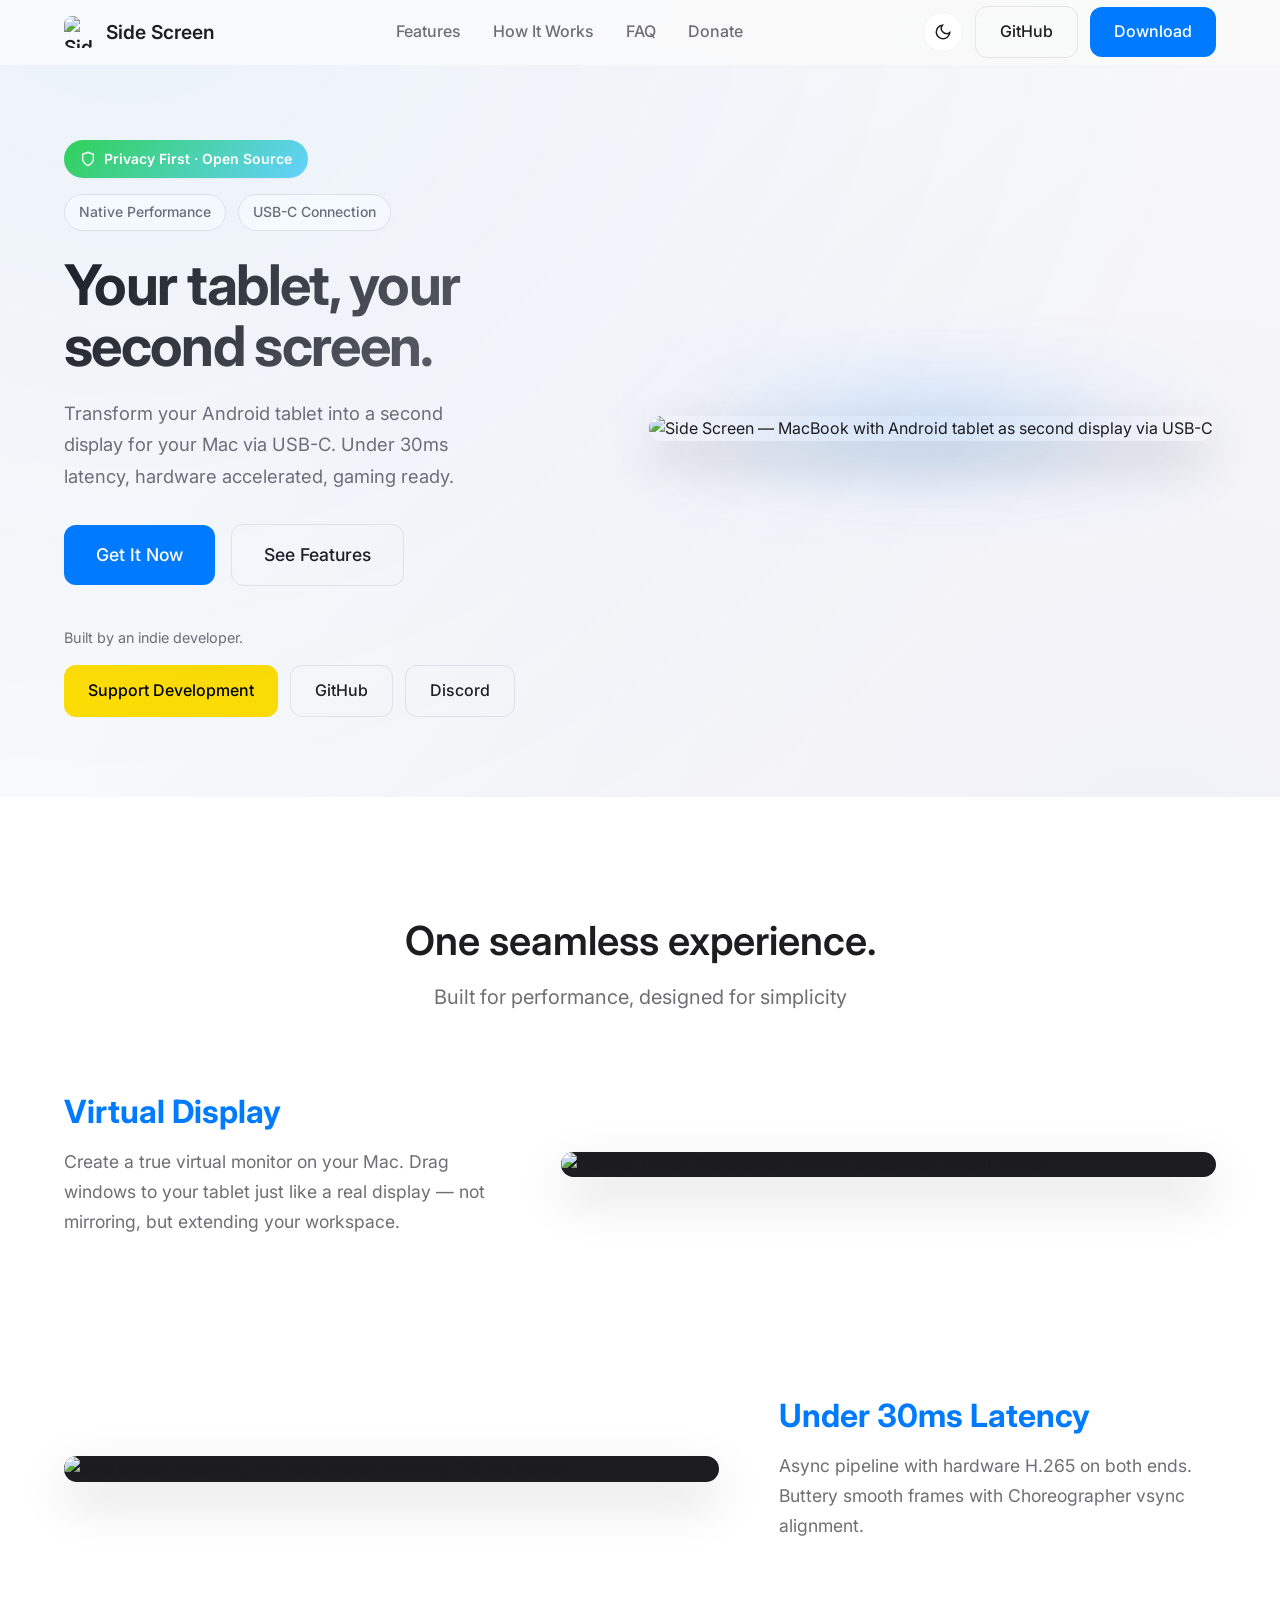
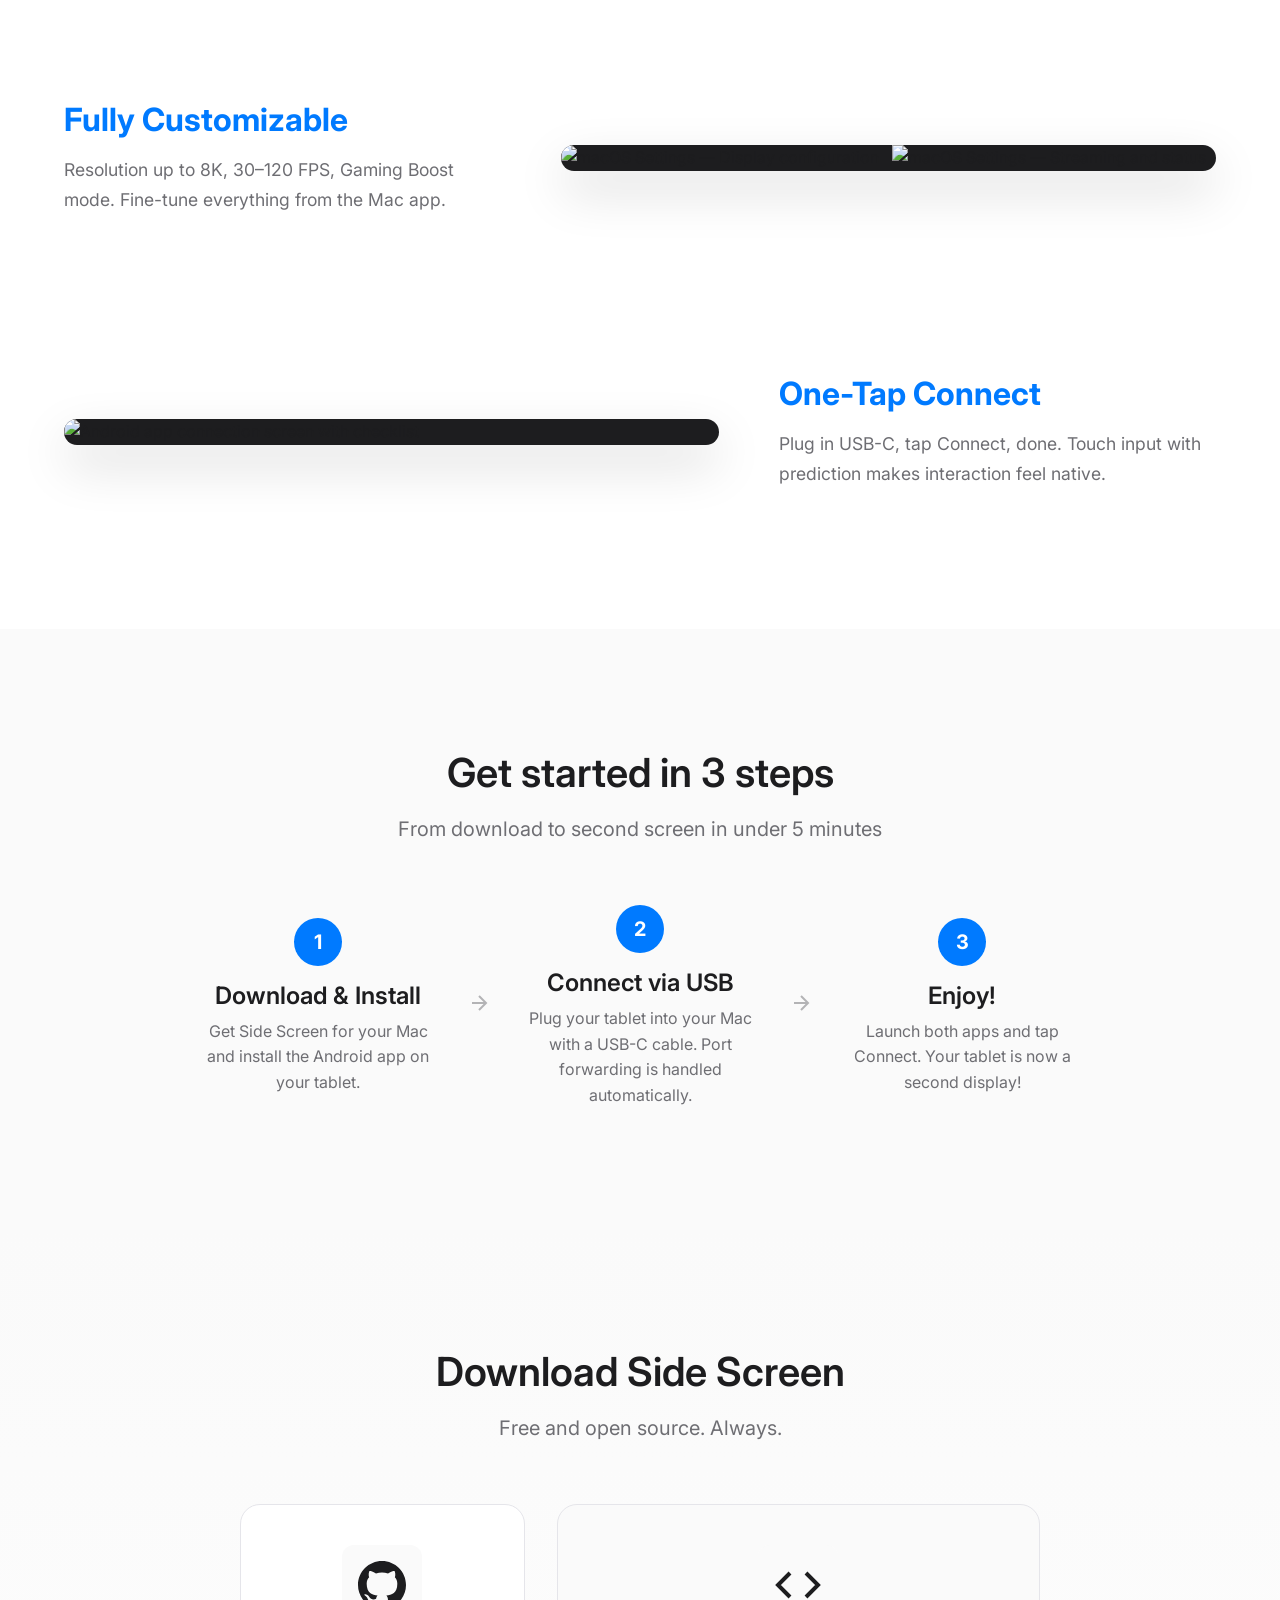
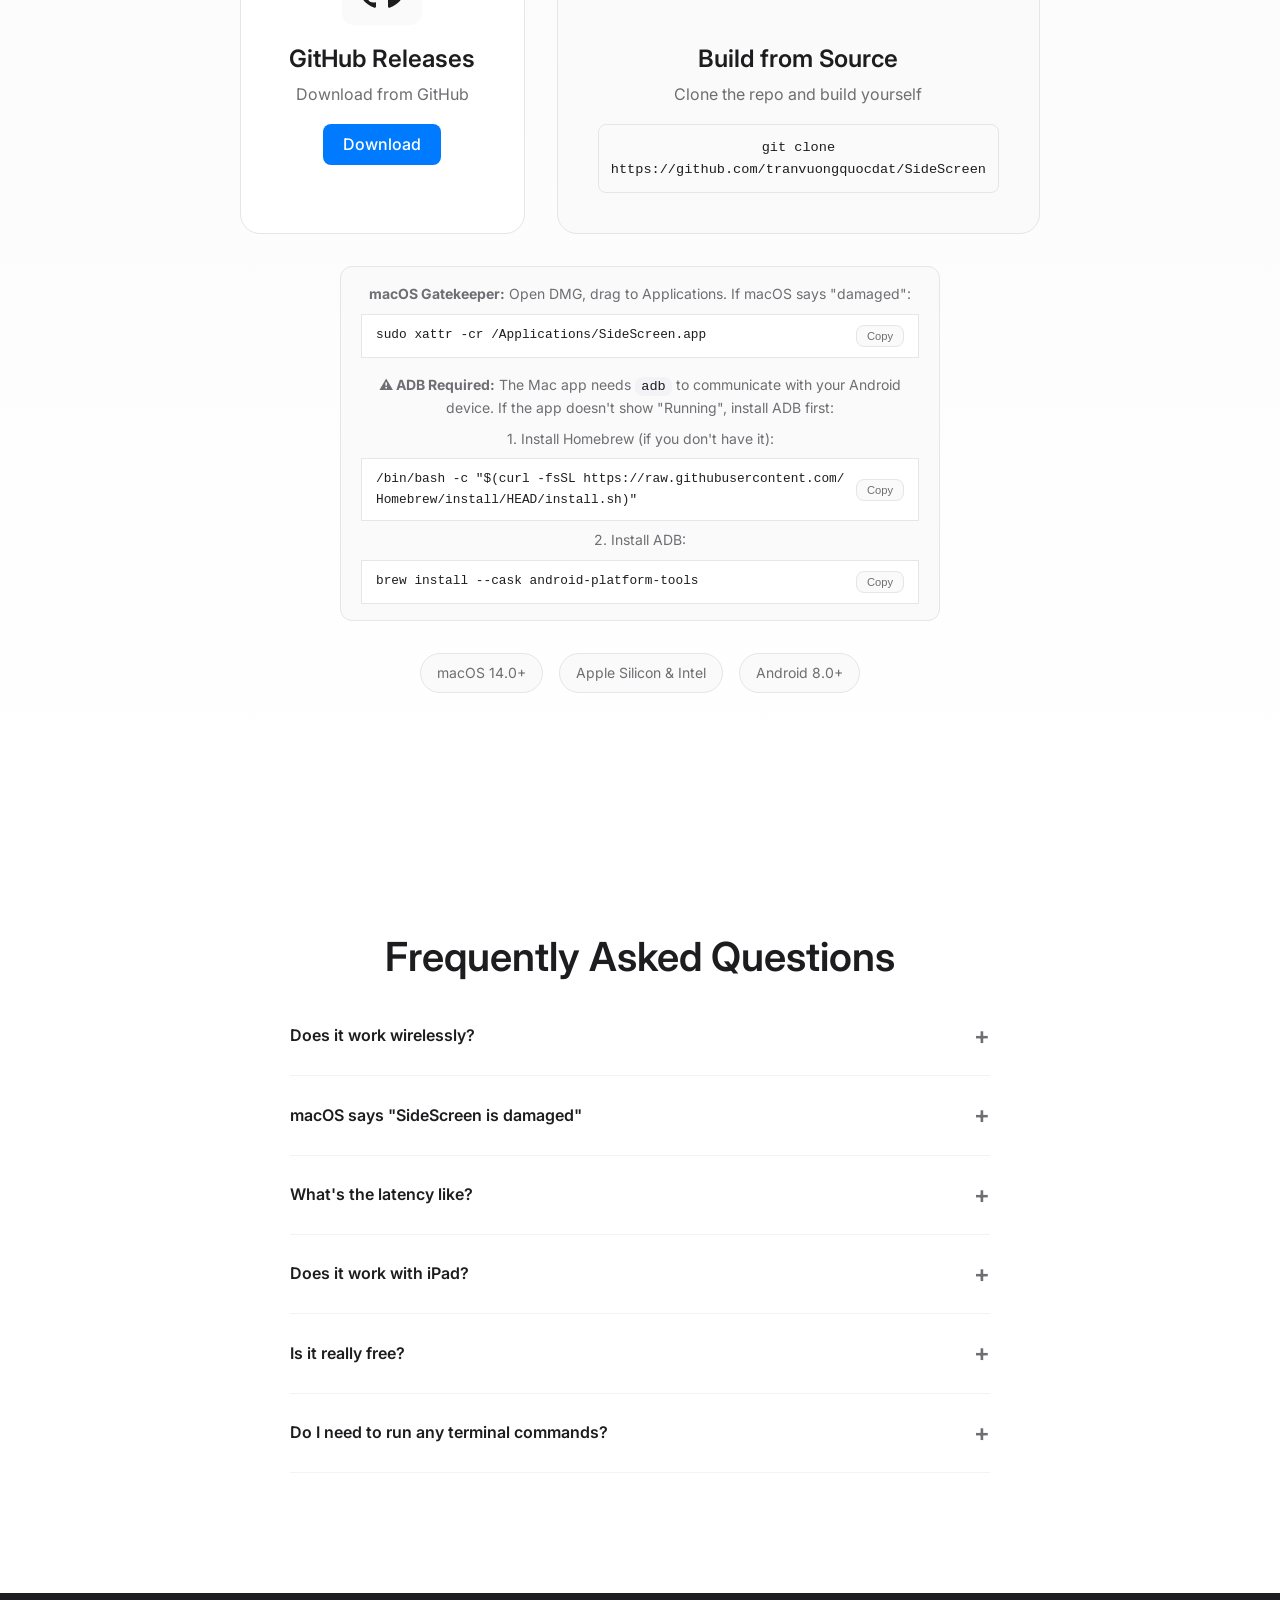
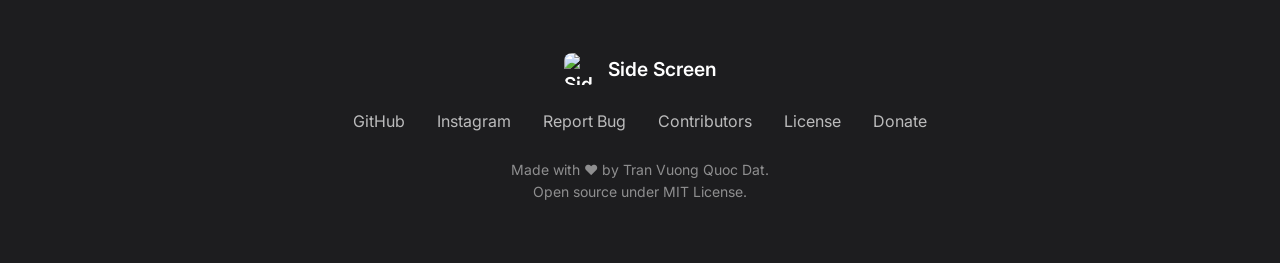
==== commit 2c27f872: "feat: replace Instagram with Discord community link on website" ====
--- a/website/index.html
+++ b/website/index.html
@@ -128,7 +128,7 @@
                 <div class="support-links">
                     <a href="donate.html" target="_blank" rel="noopener noreferrer" class="btn btn-coffee">Support Development</a>
                     <a href="https://github.com/tranvuongquocdat/SideScreen" target="_blank" rel="noopener noreferrer" class="btn btn-outline">GitHub</a>
-                    <a href="https://www.instagram.com/quocdattranvuong/" target="_blank" rel="noopener noreferrer" class="btn btn-outline">Instagram</a>
+                    <a href="https://discord.gg/4aAPvPFz8d" target="_blank" rel="noopener noreferrer" class="btn btn-outline">Discord</a>
                 </div>
             </div>
 
--- a/website/styles.css
+++ b/website/styles.css
@@ -71,11 +71,6 @@
     -webkit-backdrop-filter: none;
 }
 
-[data-theme="dark"] .nav-links {
-    background: rgba(28, 28, 30, 0.95);
-    border-color: transparent;
-}
-
 [data-theme="dark"] .nav-link {
     color: var(--color-text-secondary);
 }
@@ -99,7 +94,6 @@
     border-color: transparent;
     background: rgba(255, 255, 255, 0.06);
 }
-
 /* Theme Toggle Button */
 .theme-toggle {
     display: flex;
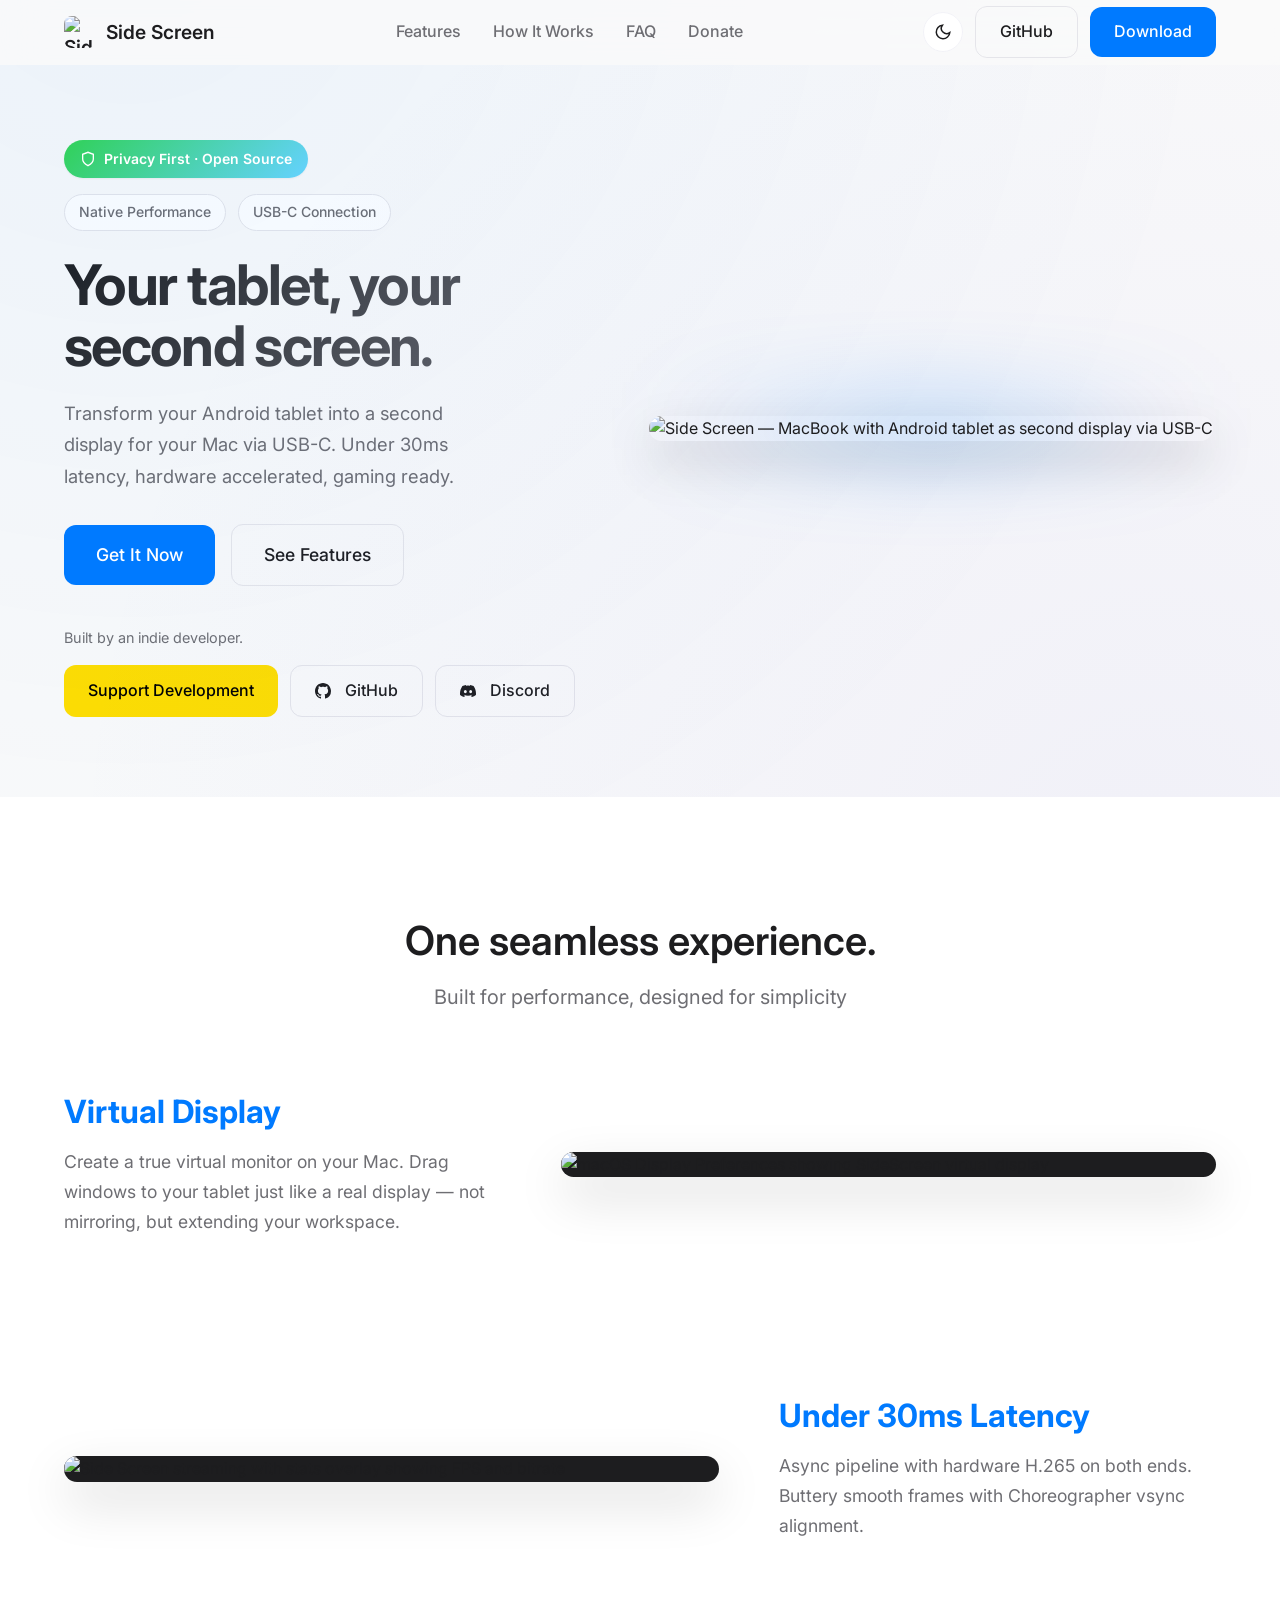
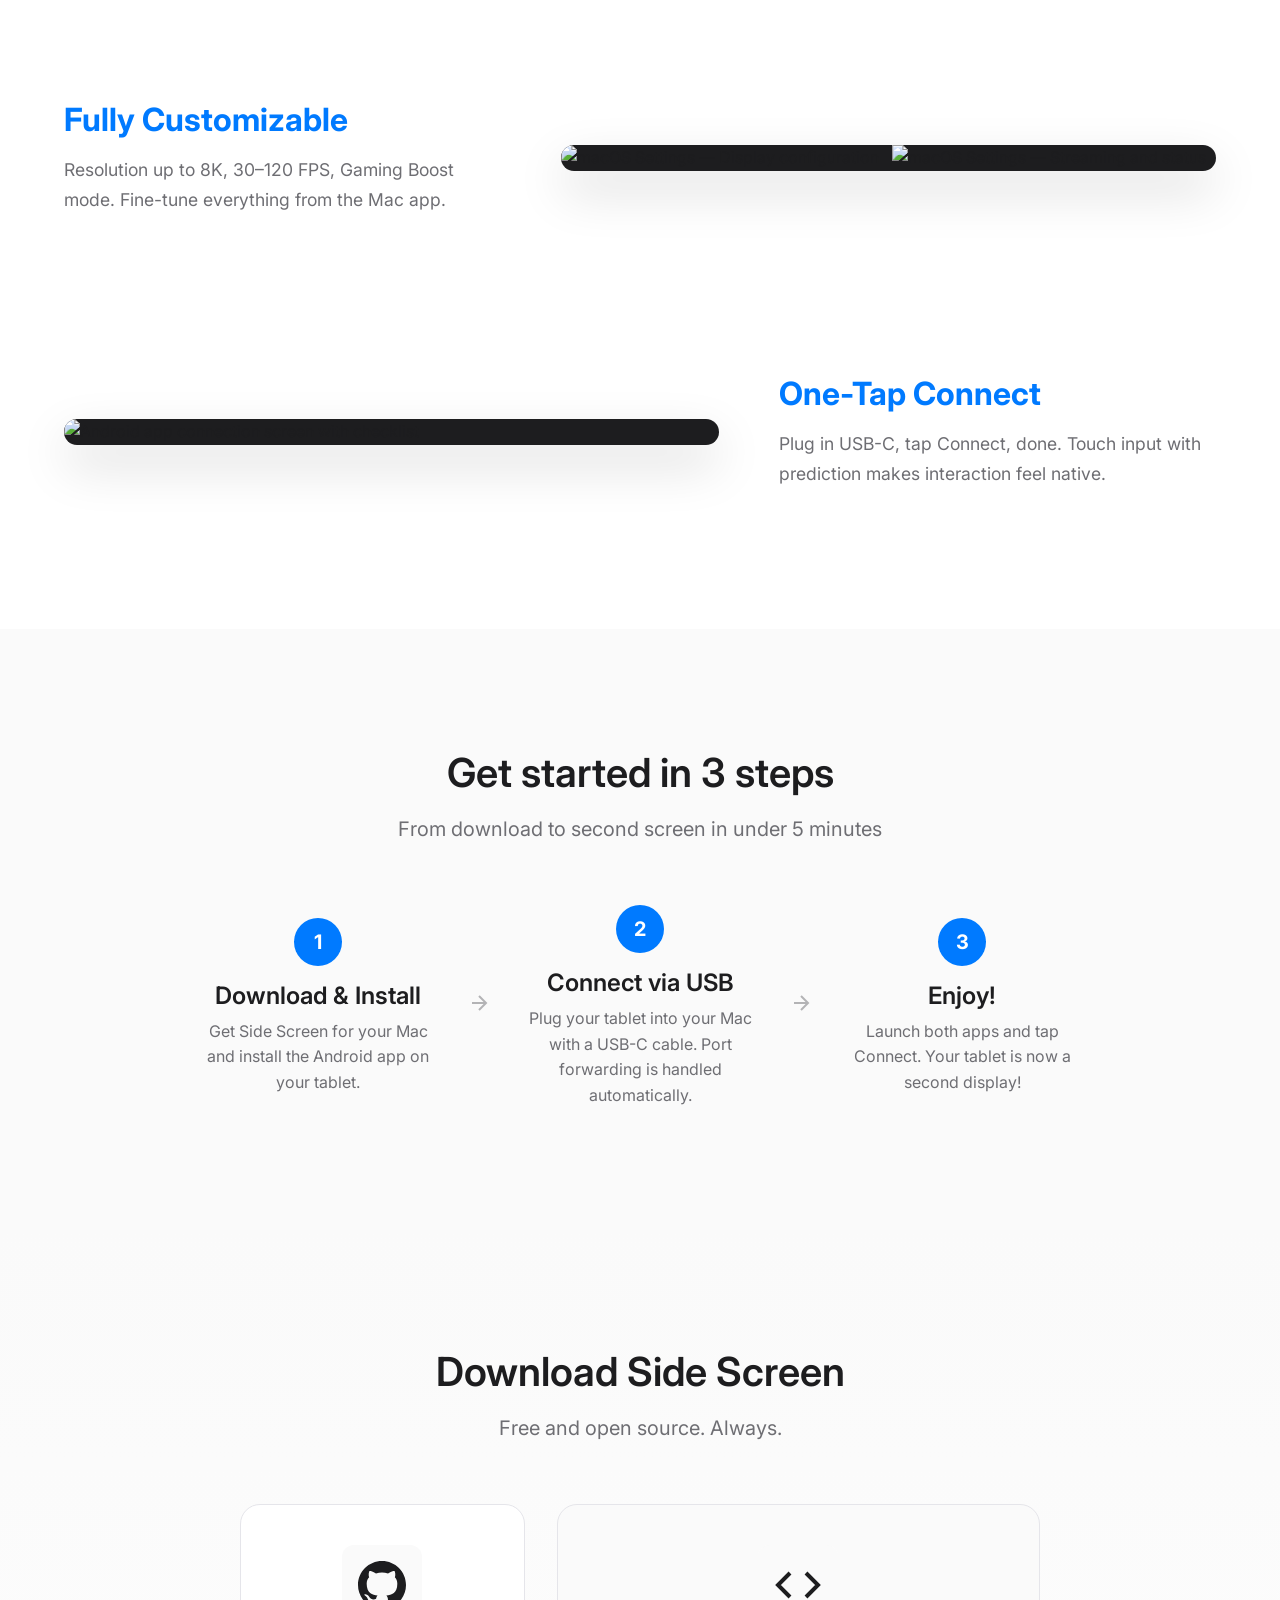
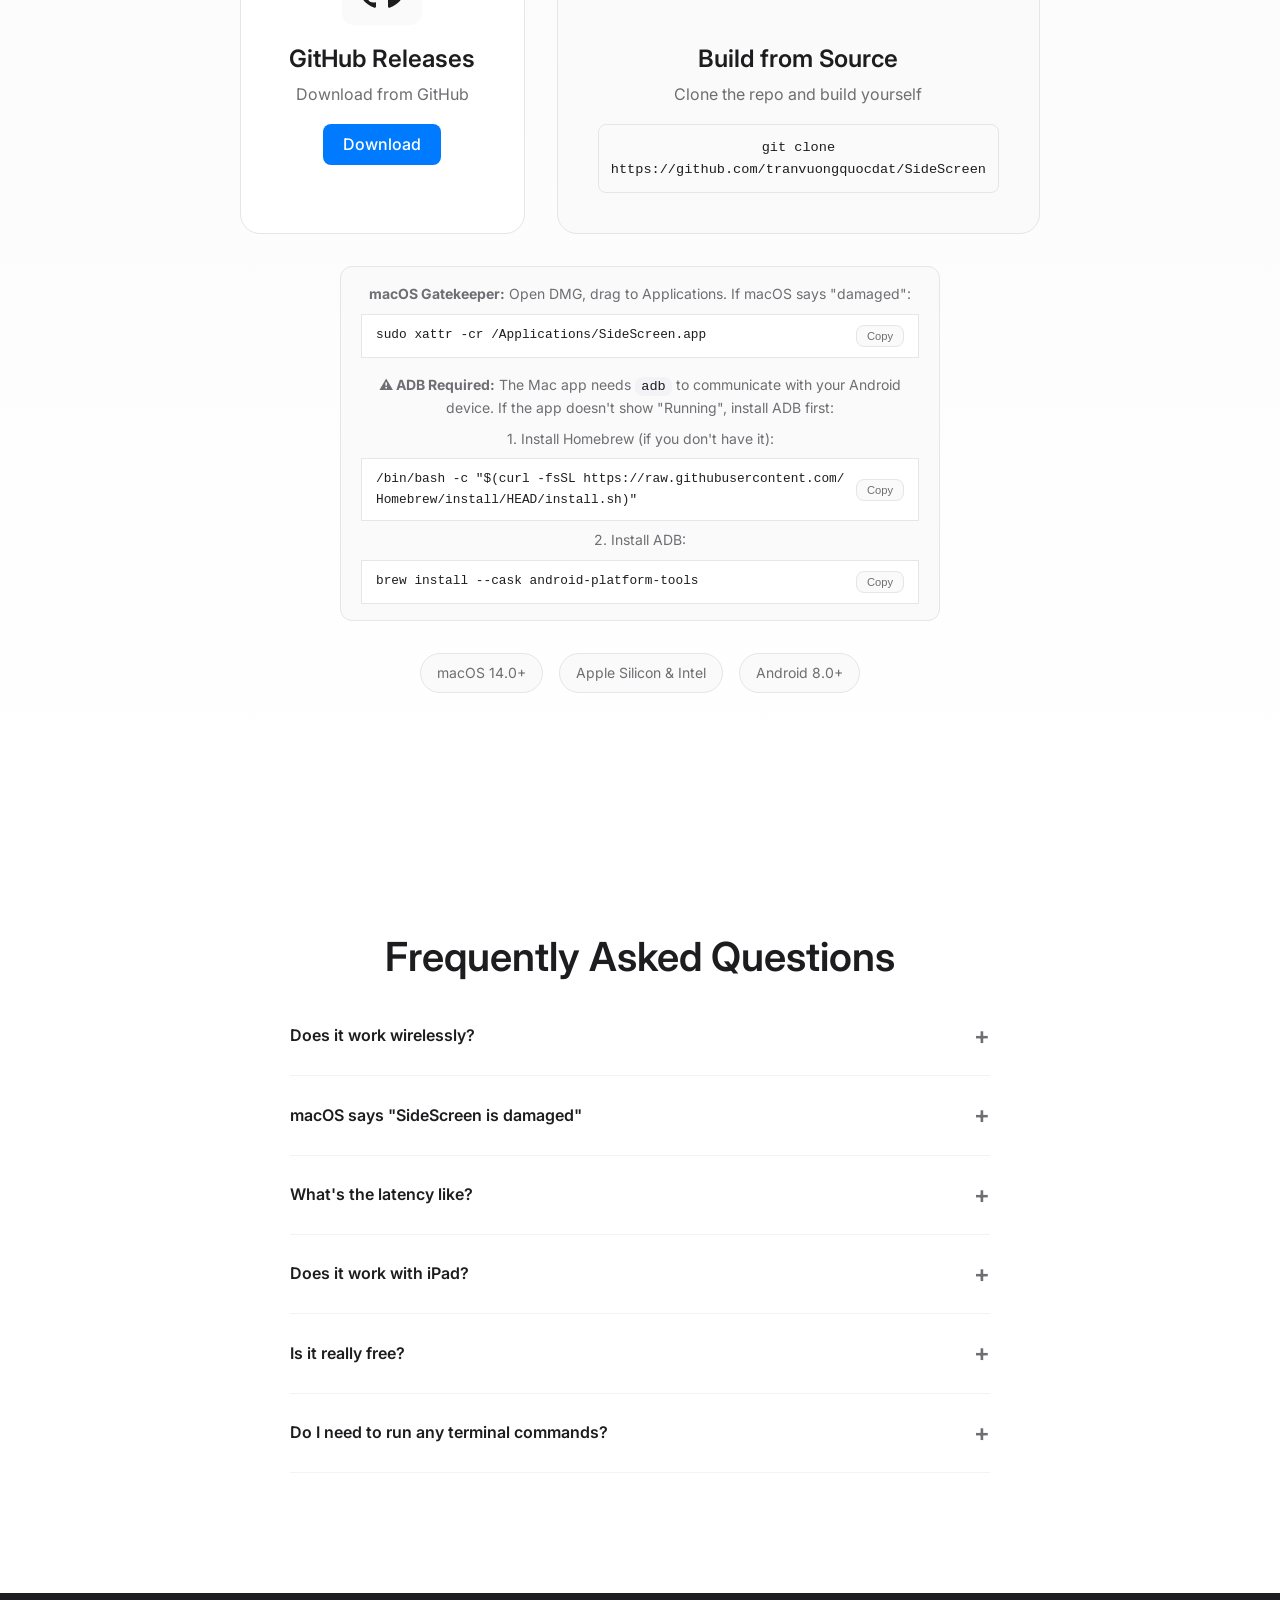
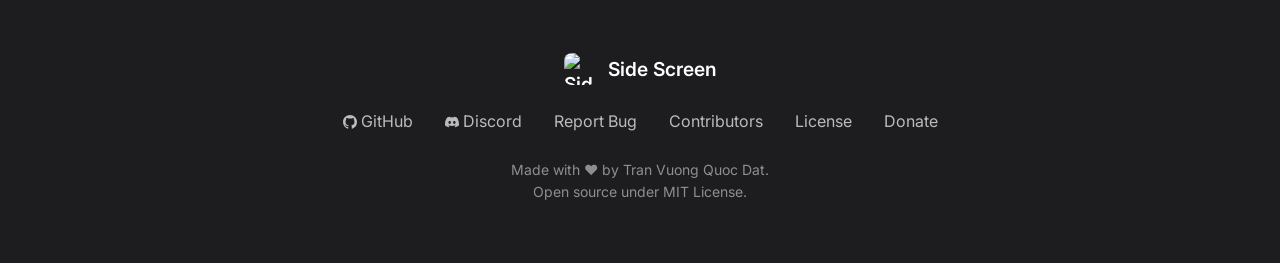
==== commit 56fea471: "feat: add GitHub and Discord icons to website buttons and footer" ====
--- a/website/index.html
+++ b/website/index.html
@@ -127,8 +127,8 @@
                 <p class="support-callout">Built by an indie developer.</p>
                 <div class="support-links">
                     <a href="donate.html" target="_blank" rel="noopener noreferrer" class="btn btn-coffee">Support Development</a>
-                    <a href="https://github.com/tranvuongquocdat/SideScreen" target="_blank" rel="noopener noreferrer" class="btn btn-outline">GitHub</a>
-                    <a href="https://discord.gg/4aAPvPFz8d" target="_blank" rel="noopener noreferrer" class="btn btn-outline">Discord</a>
+                    <a href="https://github.com/tranvuongquocdat/SideScreen" target="_blank" rel="noopener noreferrer" class="btn btn-outline"><svg width="16" height="16" viewBox="0 0 24 24" fill="currentColor" style="vertical-align:-2px;margin-right:6px"><path d="M12 0C5.37 0 0 5.37 0 12c0 5.31 3.435 9.795 8.205 11.385.6.105.825-.255.825-.57 0-.285-.015-1.23-.015-2.235-3.015.555-3.795-.735-4.035-1.41-.135-.345-.72-1.41-1.23-1.695-.42-.225-1.02-.78-.015-.795.945-.015 1.62.87 1.845 1.23 1.08 1.815 2.805 1.305 3.495.99.105-.78.42-1.305.765-1.605-2.67-.3-5.46-1.335-5.46-5.925 0-1.305.465-2.385 1.23-3.225-.12-.3-.54-1.53.12-3.18 0 0 1.005-.315 3.3 1.23.96-.27 1.98-.405 3-.405s2.04.135 3 .405c2.295-1.56 3.3-1.23 3.3-1.23.66 1.65.24 2.88.12 3.18.765.84 1.23 1.905 1.23 3.225 0 4.605-2.805 5.625-5.475 5.925.435.375.81 1.095.81 2.22 0 1.605-.015 2.895-.015 3.3 0 .315.225.69.825.57A12.02 12.02 0 0 0 24 12c0-6.63-5.37-12-12-12z"/></svg>GitHub</a>
+                    <a href="https://discord.gg/4aAPvPFz8d" target="_blank" rel="noopener noreferrer" class="btn btn-outline"><svg width="16" height="16" viewBox="0 0 24 24" fill="currentColor" style="vertical-align:-2px;margin-right:6px"><path d="M20.317 4.37a19.791 19.791 0 0 0-4.885-1.515.074.074 0 0 0-.079.037c-.21.375-.444.864-.608 1.25a18.27 18.27 0 0 0-5.487 0 12.64 12.64 0 0 0-.617-1.25.077.077 0 0 0-.079-.037A19.736 19.736 0 0 0 3.677 4.37a.07.07 0 0 0-.032.027C.533 9.046-.32 13.58.099 18.057a.082.082 0 0 0 .031.057 19.9 19.9 0 0 0 5.993 3.03.078.078 0 0 0 .084-.028 14.09 14.09 0 0 0 1.226-1.994.076.076 0 0 0-.041-.106 13.107 13.107 0 0 1-1.872-.892.077.077 0 0 1-.008-.128 10.2 10.2 0 0 0 .372-.292.074.074 0 0 1 .077-.01c3.928 1.793 8.18 1.793 12.062 0a.074.074 0 0 1 .078.01c.12.098.246.198.373.292a.077.077 0 0 1-.006.127 12.299 12.299 0 0 1-1.873.892.077.077 0 0 0-.041.107c.36.698.772 1.362 1.225 1.993a.076.076 0 0 0 .084.028 19.839 19.839 0 0 0 6.002-3.03.077.077 0 0 0 .032-.054c.5-5.177-.838-9.674-3.549-13.66a.061.061 0 0 0-.031-.03zM8.02 15.33c-1.183 0-2.157-1.085-2.157-2.419 0-1.333.956-2.419 2.157-2.419 1.21 0 2.176 1.096 2.157 2.42 0 1.333-.956 2.418-2.157 2.418zm7.975 0c-1.183 0-2.157-1.085-2.157-2.419 0-1.333.955-2.419 2.157-2.419 1.21 0 2.176 1.096 2.157 2.42 0 1.333-.946 2.418-2.157 2.418z"/></svg>Discord</a>
                 </div>
             </div>
 
@@ -348,8 +348,8 @@
                 </div>
 
                 <div class="footer-links">
-                    <a href="https://github.com/tranvuongquocdat/SideScreen" target="_blank" rel="noopener noreferrer">GitHub</a>
-                    <a href="https://www.instagram.com/quocdattranvuong/" target="_blank" rel="noopener noreferrer">Instagram</a>
+                    <a href="https://github.com/tranvuongquocdat/SideScreen" target="_blank" rel="noopener noreferrer"><svg width="14" height="14" viewBox="0 0 24 24" fill="currentColor" style="vertical-align:-2px;margin-right:4px"><path d="M12 0C5.37 0 0 5.37 0 12c0 5.31 3.435 9.795 8.205 11.385.6.105.825-.255.825-.57 0-.285-.015-1.23-.015-2.235-3.015.555-3.795-.735-4.035-1.41-.135-.345-.72-1.41-1.23-1.695-.42-.225-1.02-.78-.015-.795.945-.015 1.62.87 1.845 1.23 1.08 1.815 2.805 1.305 3.495.99.105-.78.42-1.305.765-1.605-2.67-.3-5.46-1.335-5.46-5.925 0-1.305.465-2.385 1.23-3.225-.12-.3-.54-1.53.12-3.18 0 0 1.005-.315 3.3 1.23.96-.27 1.98-.405 3-.405s2.04.135 3 .405c2.295-1.56 3.3-1.23 3.3-1.23.66 1.65.24 2.88.12 3.18.765.84 1.23 1.905 1.23 3.225 0 4.605-2.805 5.625-5.475 5.925.435.375.81 1.095.81 2.22 0 1.605-.015 2.895-.015 3.3 0 .315.225.69.825.57A12.02 12.02 0 0 0 24 12c0-6.63-5.37-12-12-12z"/></svg>GitHub</a>
+                    <a href="https://discord.gg/4aAPvPFz8d" target="_blank" rel="noopener noreferrer"><svg width="14" height="14" viewBox="0 0 24 24" fill="currentColor" style="vertical-align:-2px;margin-right:4px"><path d="M20.317 4.37a19.791 19.791 0 0 0-4.885-1.515.074.074 0 0 0-.079.037c-.21.375-.444.864-.608 1.25a18.27 18.27 0 0 0-5.487 0 12.64 12.64 0 0 0-.617-1.25.077.077 0 0 0-.079-.037A19.736 19.736 0 0 0 3.677 4.37a.07.07 0 0 0-.032.027C.533 9.046-.32 13.58.099 18.057a.082.082 0 0 0 .031.057 19.9 19.9 0 0 0 5.993 3.03.078.078 0 0 0 .084-.028 14.09 14.09 0 0 0 1.226-1.994.076.076 0 0 0-.041-.106 13.107 13.107 0 0 1-1.872-.892.077.077 0 0 1-.008-.128 10.2 10.2 0 0 0 .372-.292.074.074 0 0 1 .077-.01c3.928 1.793 8.18 1.793 12.062 0a.074.074 0 0 1 .078.01c.12.098.246.198.373.292a.077.077 0 0 1-.006.127 12.299 12.299 0 0 1-1.873.892.077.077 0 0 0-.041.107c.36.698.772 1.362 1.225 1.993a.076.076 0 0 0 .084.028 19.839 19.839 0 0 0 6.002-3.03.077.077 0 0 0 .032-.054c.5-5.177-.838-9.674-3.549-13.66a.061.061 0 0 0-.031-.03zM8.02 15.33c-1.183 0-2.157-1.085-2.157-2.419 0-1.333.956-2.419 2.157-2.419 1.21 0 2.176 1.096 2.157 2.42 0 1.333-.956 2.418-2.157 2.418zm7.975 0c-1.183 0-2.157-1.085-2.157-2.419 0-1.333.955-2.419 2.157-2.419 1.21 0 2.176 1.096 2.157 2.42 0 1.333-.946 2.418-2.157 2.418z"/></svg>Discord</a>
                     <a href="https://github.com/tranvuongquocdat/SideScreen/issues" target="_blank" rel="noopener noreferrer">Report Bug</a>
                     <a href="https://github.com/tranvuongquocdat/SideScreen/graphs/contributors" target="_blank" rel="noopener noreferrer">Contributors</a>
                     <a href="https://github.com/tranvuongquocdat/SideScreen/blob/main/LICENSE" target="_blank" rel="noopener noreferrer">License</a>
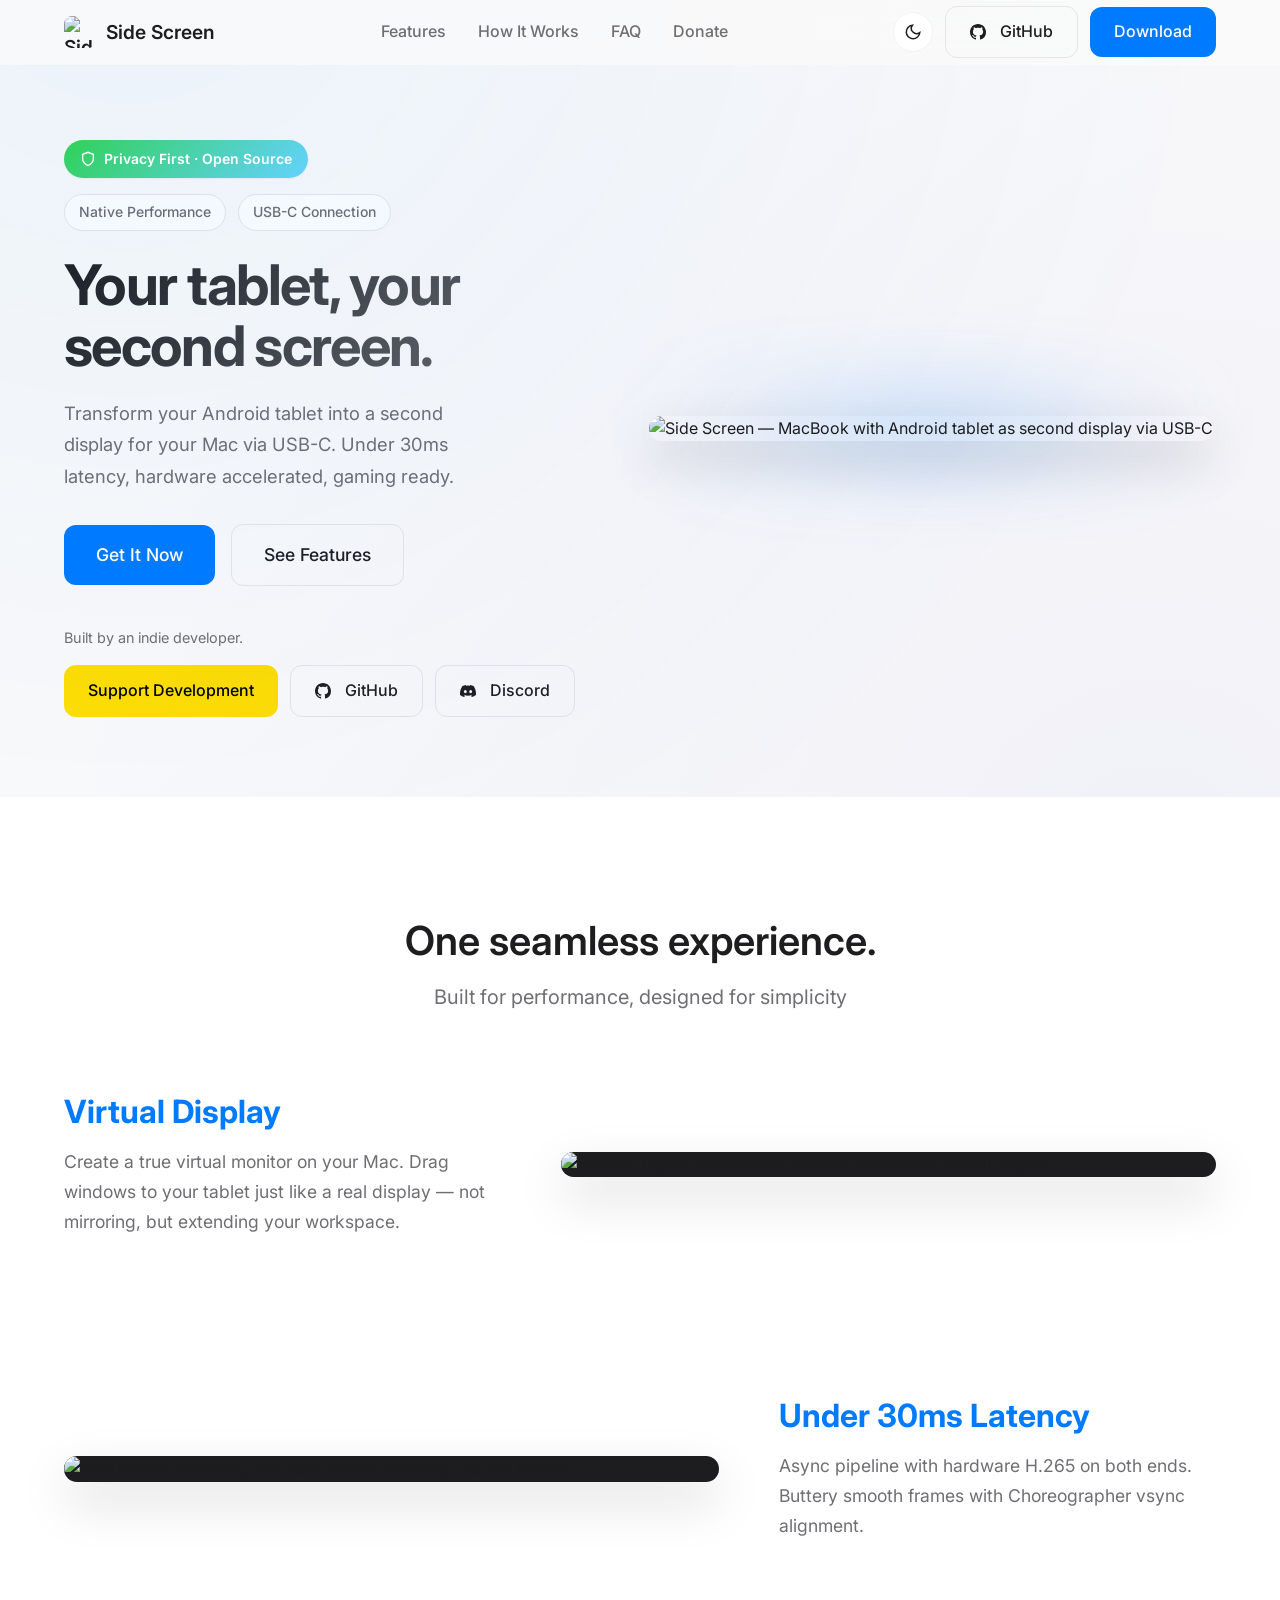
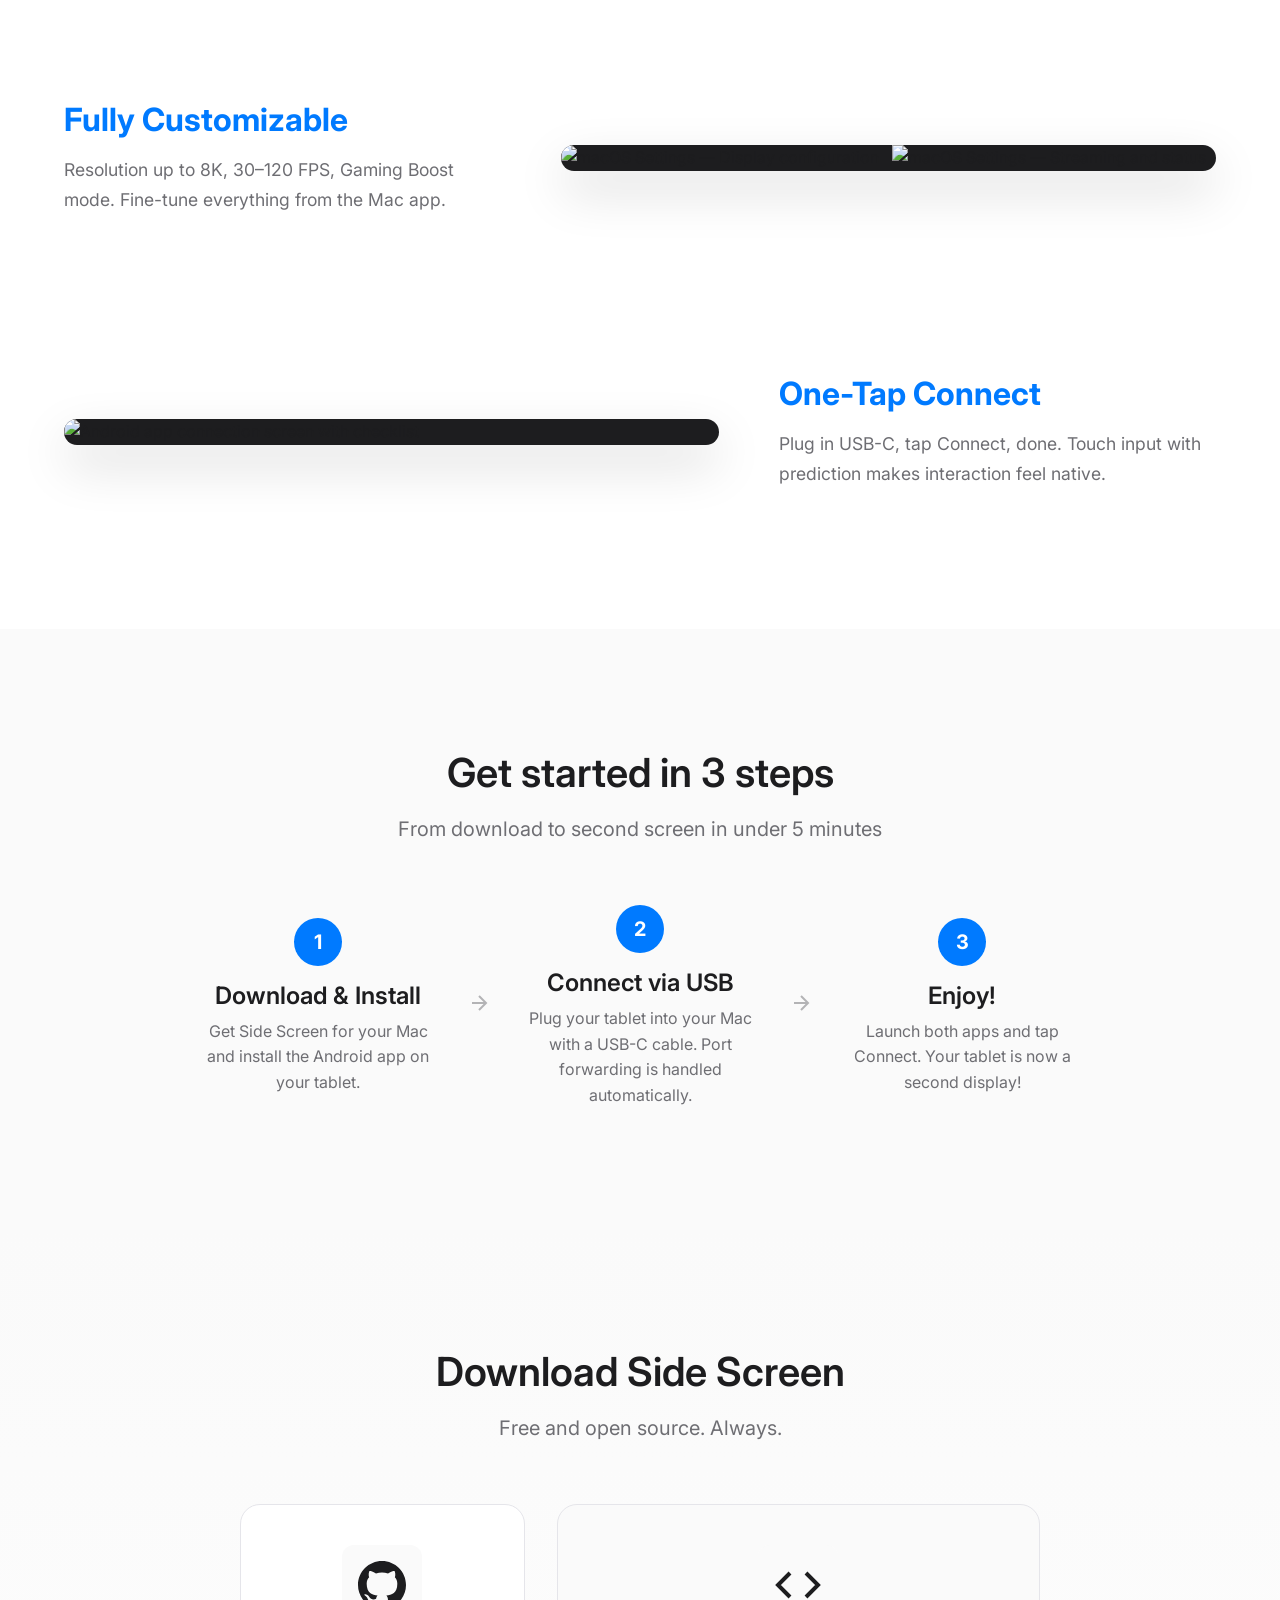
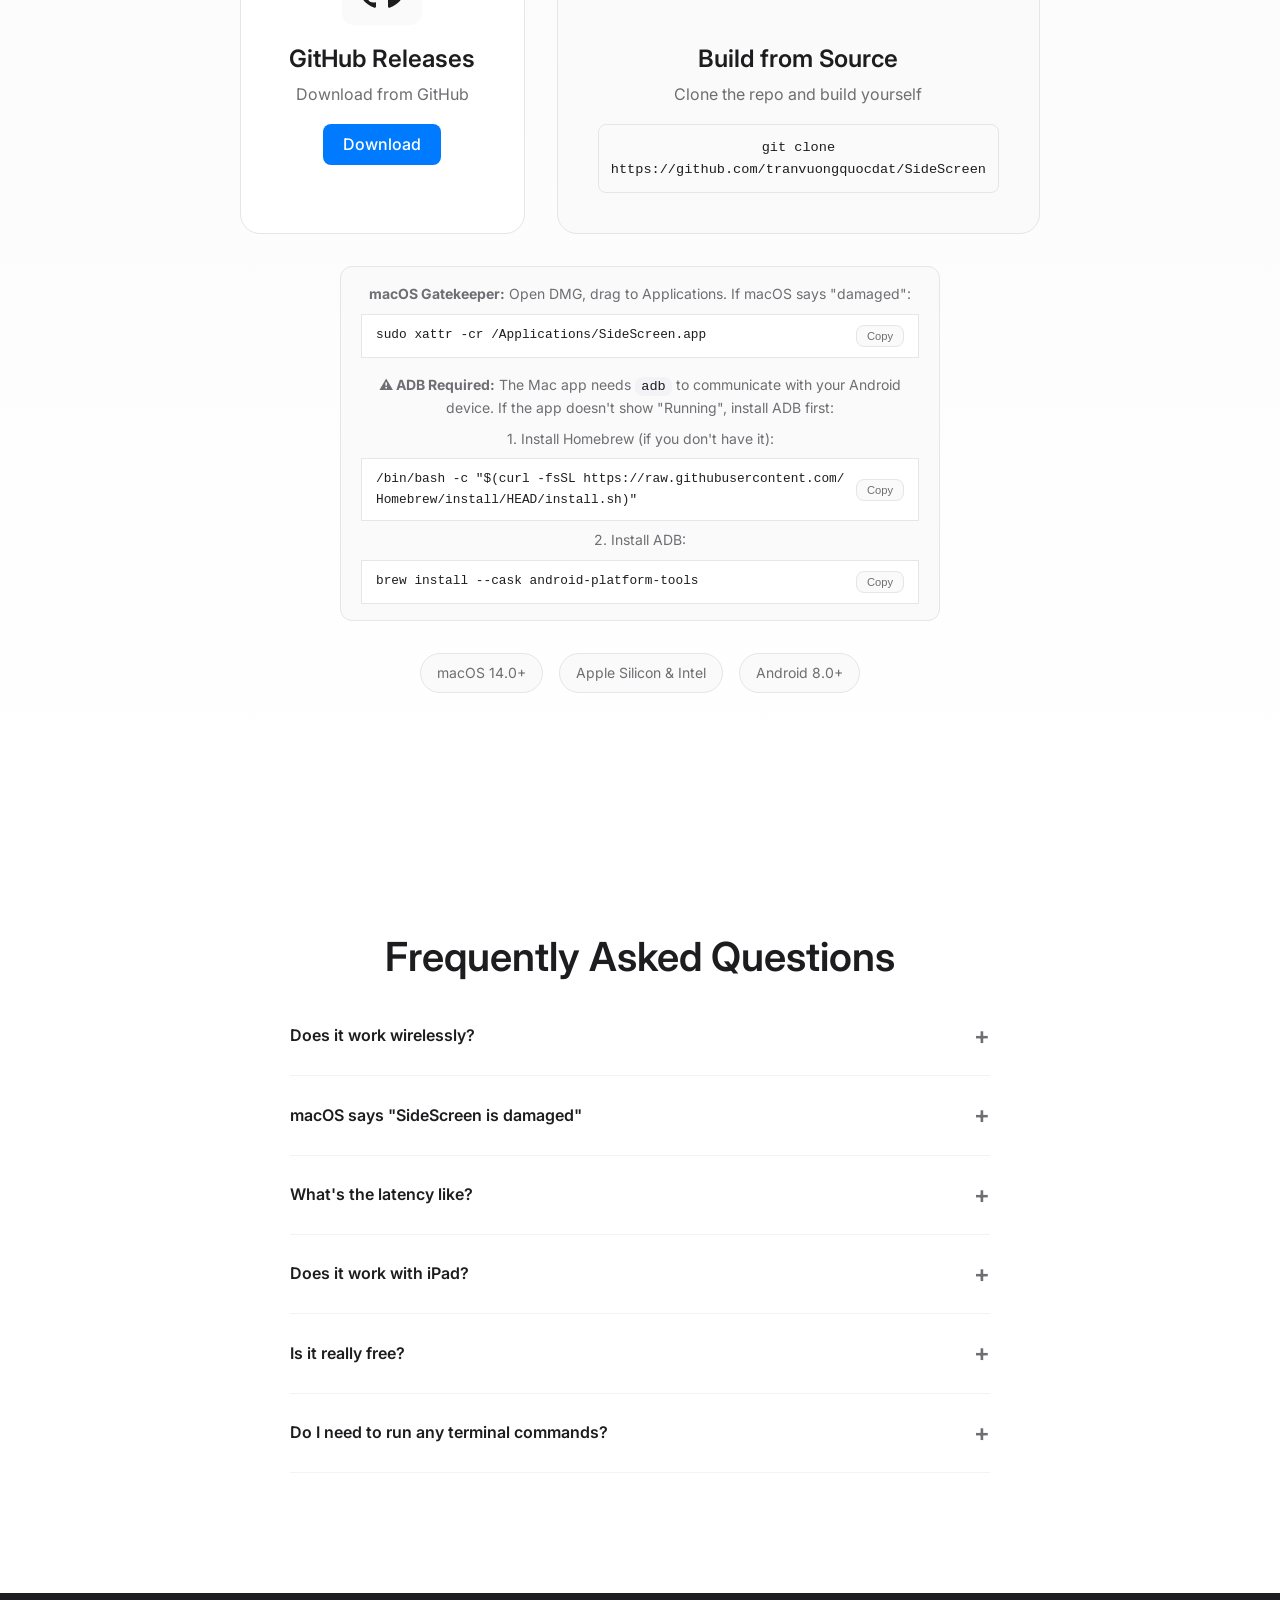
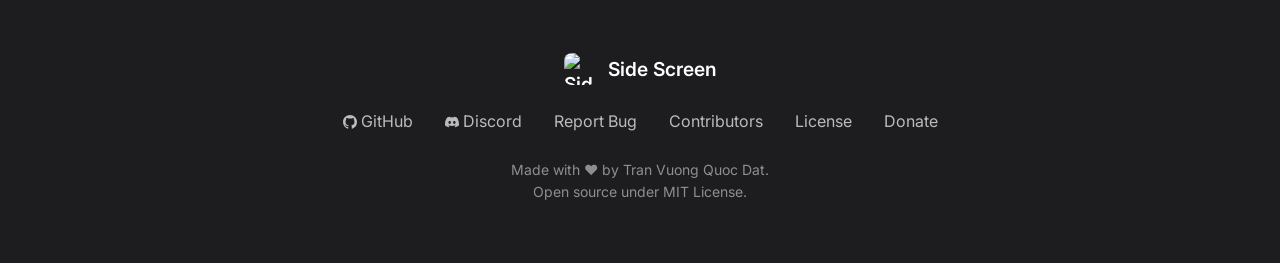
==== commit d6e27bc8: "feat: add GitHub icon to header button" ====
--- a/website/index.html
+++ b/website/index.html
@@ -84,7 +84,7 @@
                         <line x1="18.36" y1="5.64" x2="19.78" y2="4.22"></line>
                     </svg>
                 </button>
-                <a href="https://github.com/tranvuongquocdat/SideScreen" target="_blank" rel="noopener noreferrer" class="btn btn-outline">GitHub</a>
+                <a href="https://github.com/tranvuongquocdat/SideScreen" target="_blank" rel="noopener noreferrer" class="btn btn-outline"><svg width="16" height="16" viewBox="0 0 24 24" fill="currentColor" style="vertical-align:-2px;margin-right:6px"><path d="M12 0C5.37 0 0 5.37 0 12c0 5.31 3.435 9.795 8.205 11.385.6.105.825-.255.825-.57 0-.285-.015-1.23-.015-2.235-3.015.555-3.795-.735-4.035-1.41-.135-.345-.72-1.41-1.23-1.695-.42-.225-1.02-.78-.015-.795.945-.015 1.62.87 1.845 1.23 1.08 1.815 2.805 1.305 3.495.99.105-.78.42-1.305.765-1.605-2.67-.3-5.46-1.335-5.46-5.925 0-1.305.465-2.385 1.23-3.225-.12-.3-.54-1.53.12-3.18 0 0 1.005-.315 3.3 1.23.96-.27 1.98-.405 3-.405s2.04.135 3 .405c2.295-1.56 3.3-1.23 3.3-1.23.66 1.65.24 2.88.12 3.18.765.84 1.23 1.905 1.23 3.225 0 4.605-2.805 5.625-5.475 5.925.435.375.81 1.095.81 2.22 0 1.605-.015 2.895-.015 3.3 0 .315.225.69.825.57A12.02 12.02 0 0 0 24 12c0-6.63-5.37-12-12-12z"/></svg>GitHub</a>
                 <a href="#download" class="btn btn-primary">Download</a>
                 <button class="mobile-menu-btn" id="mobile-menu-btn" aria-label="Toggle mobile menu">
                     <svg width="24" height="24" viewBox="0 0 24 24" fill="none" stroke="currentColor" stroke-width="2">
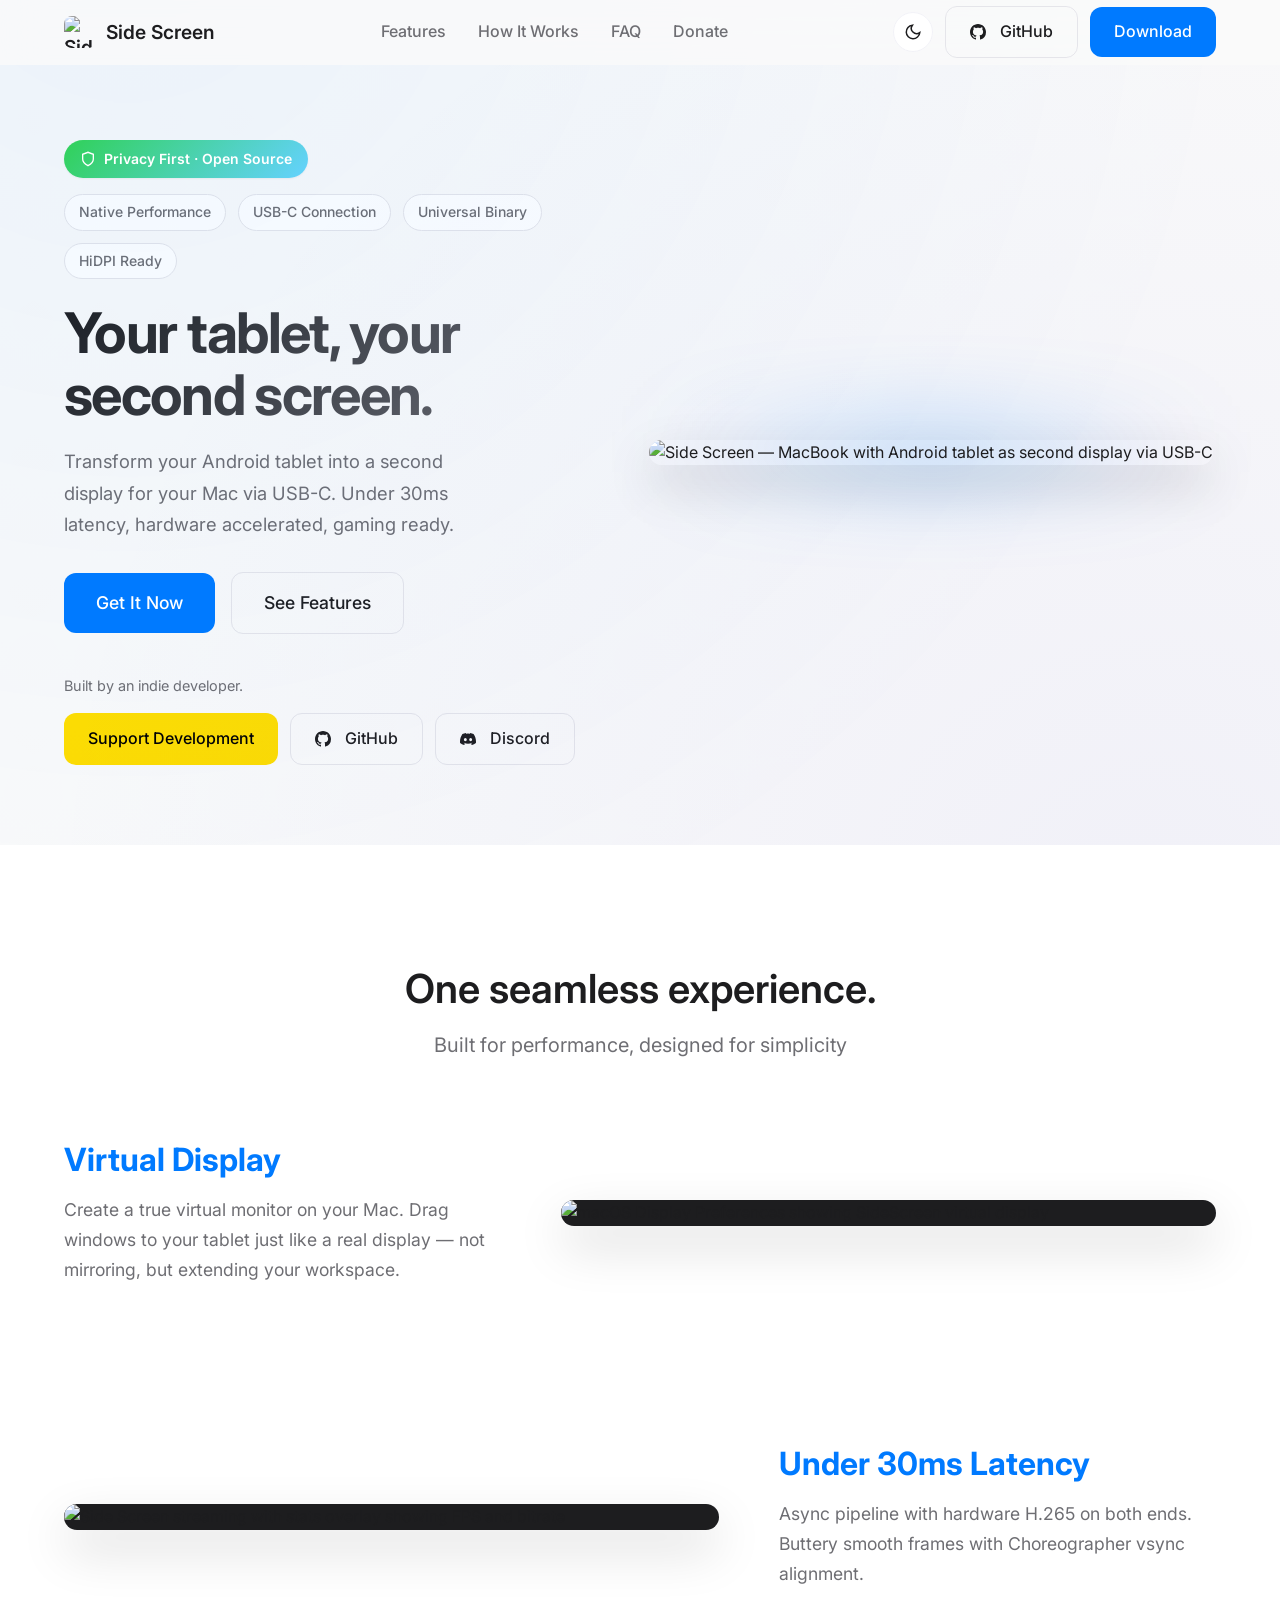
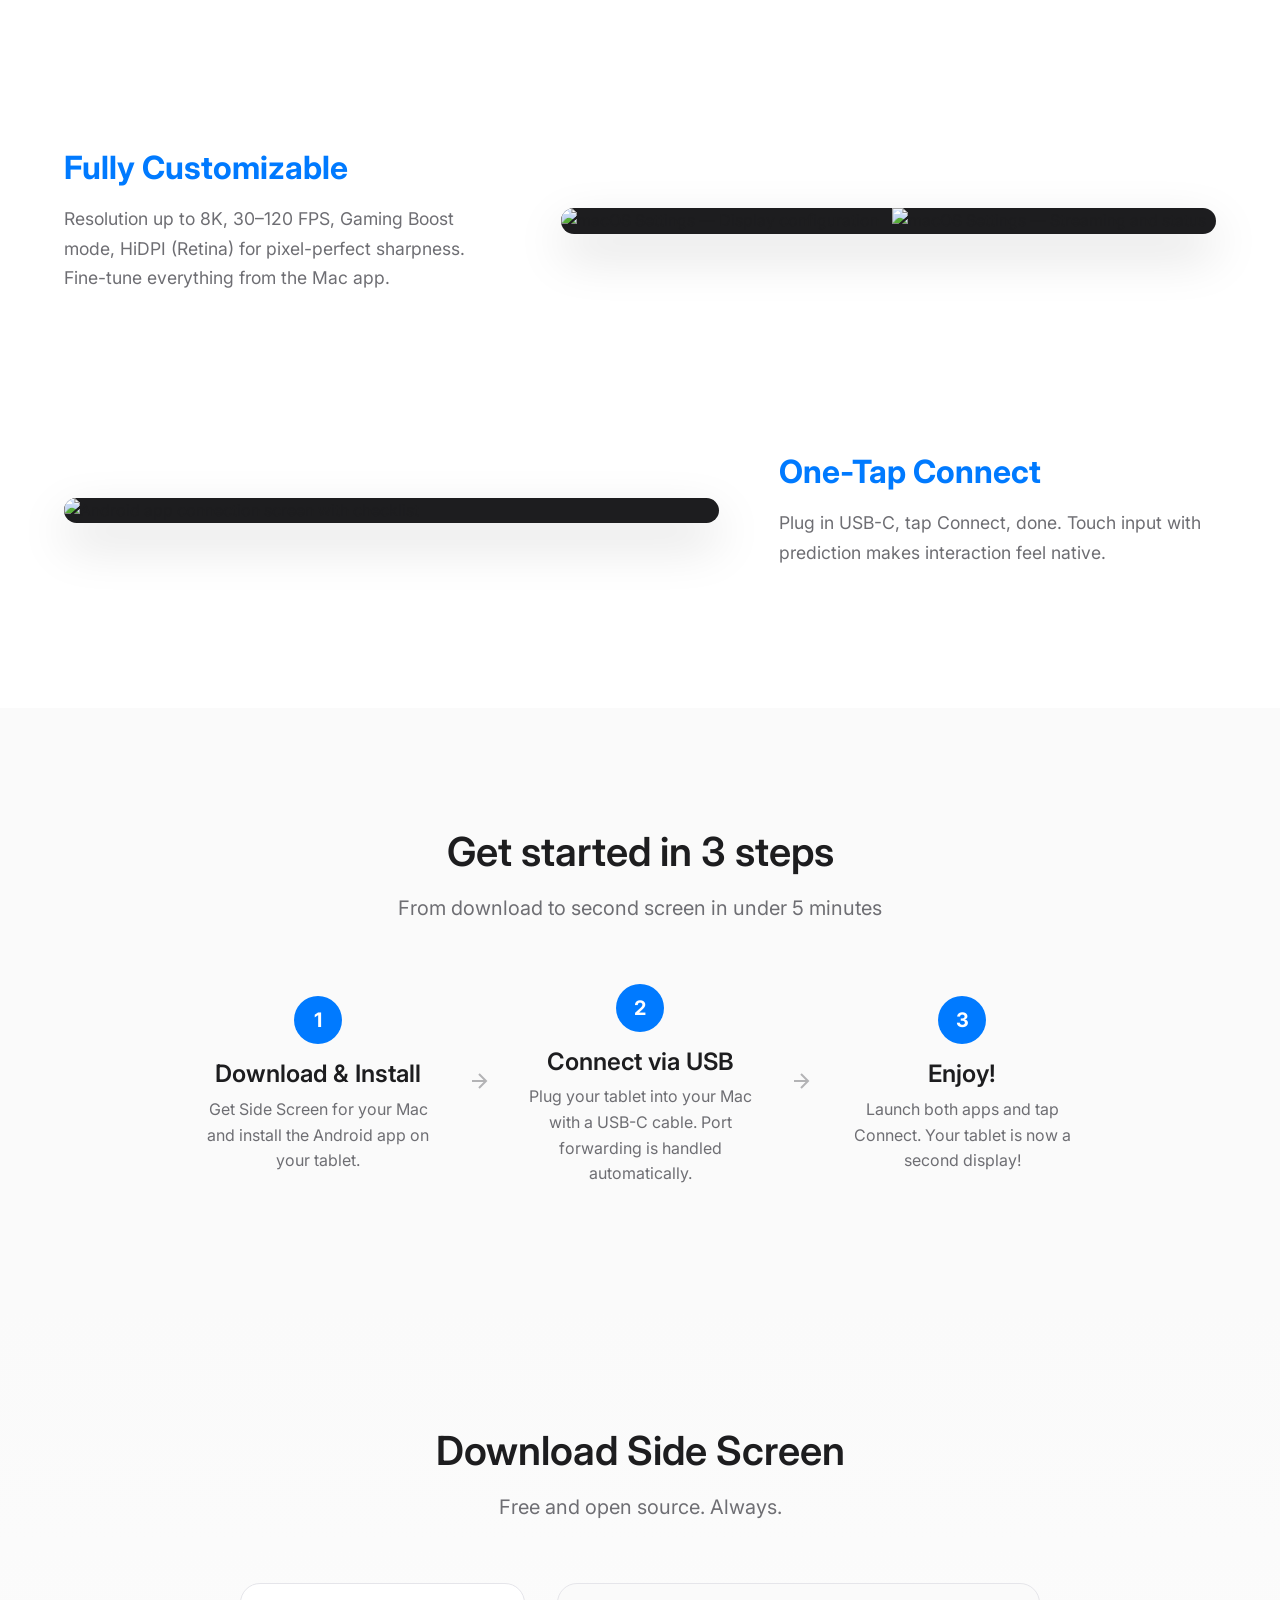
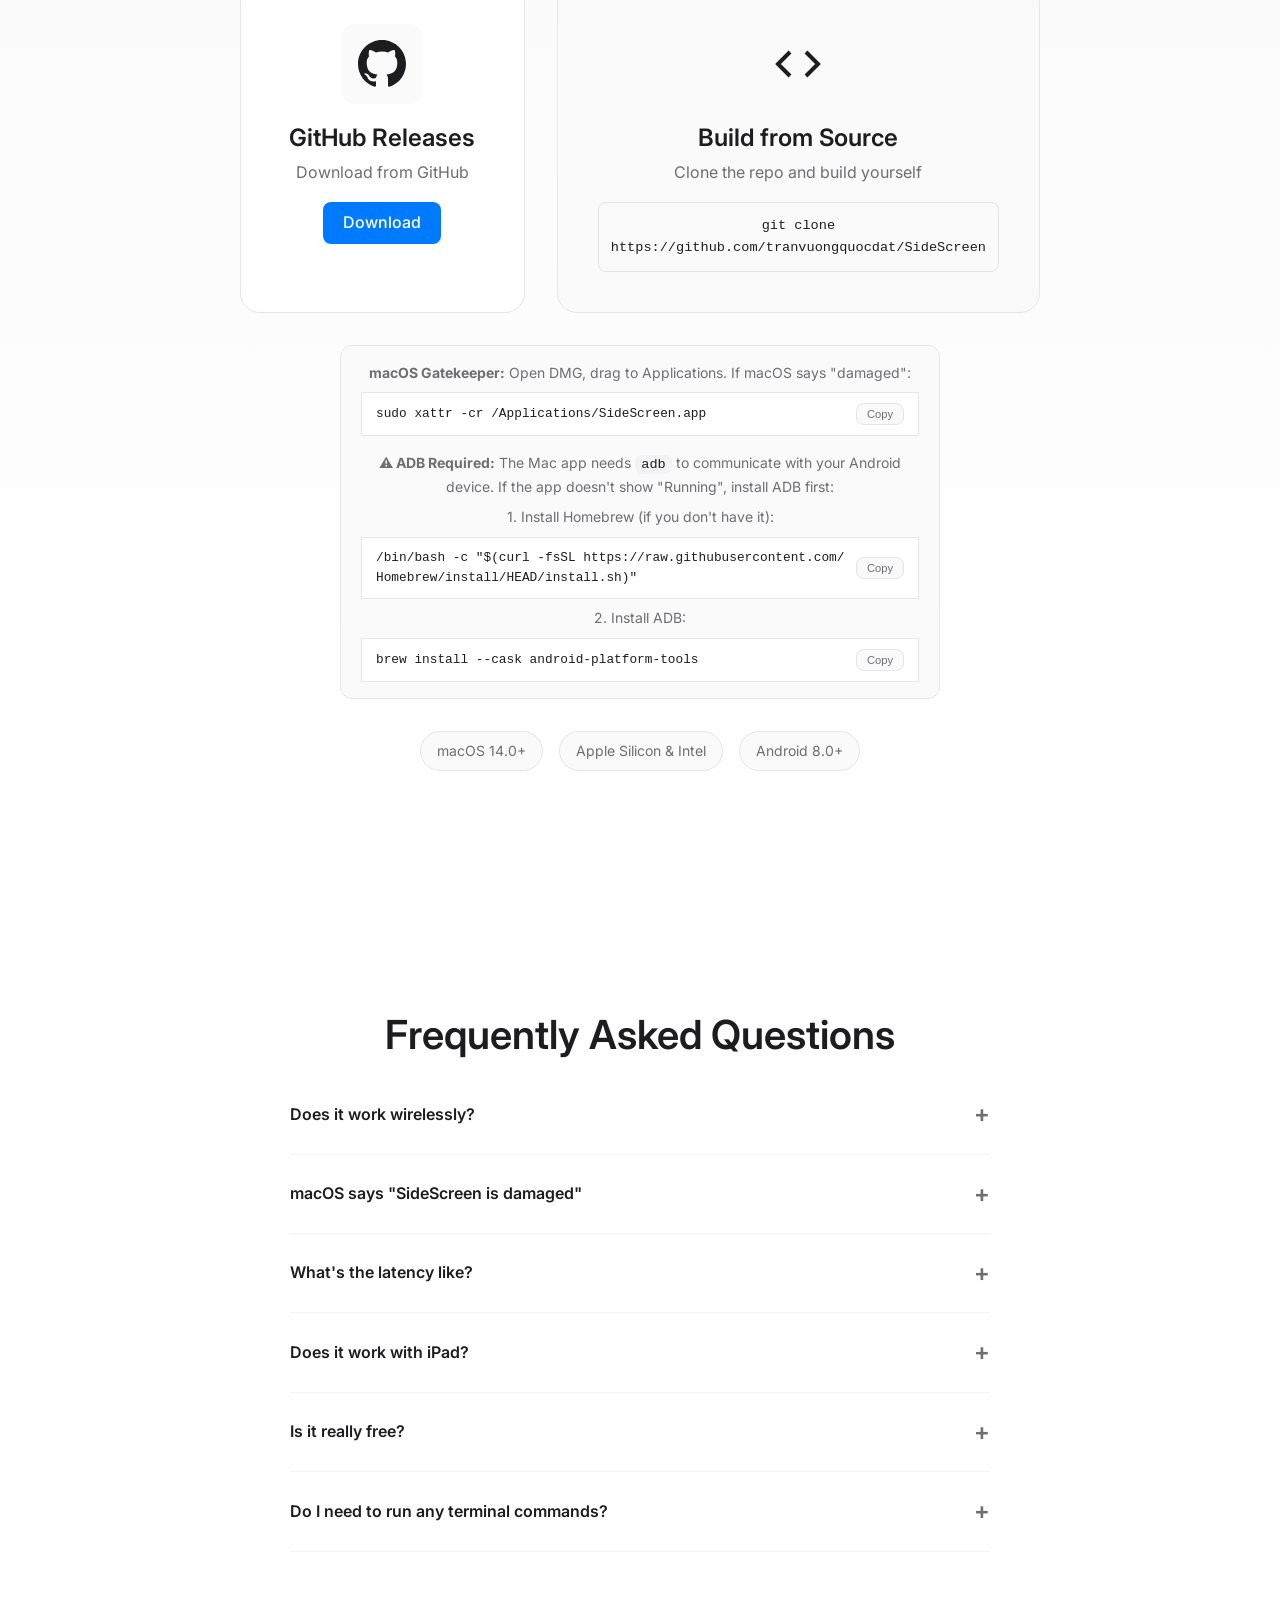
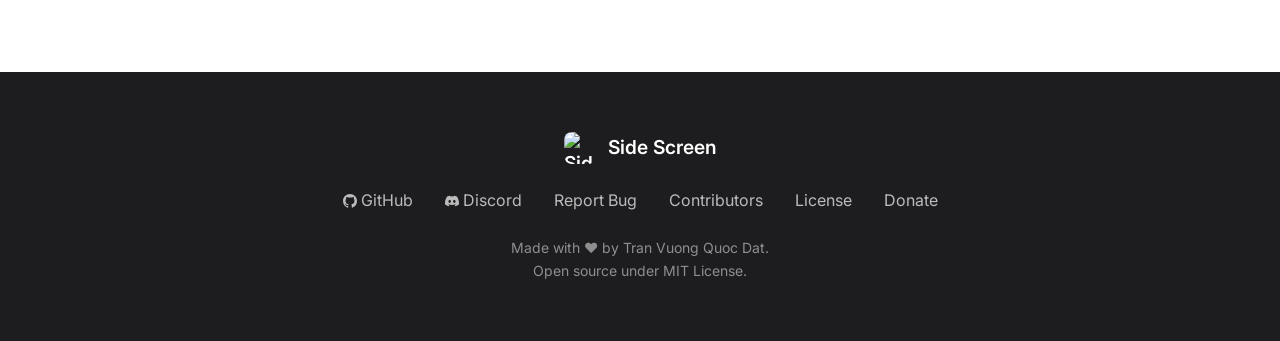
==== commit 544cfe2f: "docs: highlight Universal Binary and HiDPI support in README and website - README: add Universal Bin" ====
--- a/website/index.html
+++ b/website/index.html
@@ -6,9 +6,9 @@
     <meta name="viewport" content="width=device-width, initial-scale=1.0">
     <title>Side Screen - Turn Your Tablet into a Second Display for Mac</title>
     <meta name="description"
-        content="Transform your Android tablet into a second display for macOS via USB-C. Under 30ms latency with async pipeline, hardware H.265 acceleration, gaming ready. Free and open source.">
+        content="Transform your Android tablet into a second display for macOS via USB-C. Under 30ms latency with async pipeline, hardware H.265 acceleration, HiDPI Retina support, Universal Binary for Apple Silicon & Intel, gaming ready. Free and open source.">
     <meta name="keywords"
-        content="second display mac, android tablet display, usb-c display, virtual display macos, dual monitor mac, tablet second screen">
+        content="second display mac, android tablet display, usb-c display, virtual display macos, dual monitor mac, tablet second screen, hidpi retina mac display, apple silicon intel universal binary">
     <meta property="og:title" content="Side Screen - Second Display for Mac">
     <meta property="og:description"
         content="Transform your Android tablet into a second display for macOS. Under 30ms latency, hardware accelerated, gaming ready.">
@@ -111,6 +111,8 @@
                 <div class="privacy-highlights">
                     <span class="privacy-highlight">Native Performance</span>
                     <span class="privacy-highlight">USB-C Connection</span>
+                    <span class="privacy-highlight">Universal Binary</span>
+                    <span class="privacy-highlight">HiDPI Ready</span>
                 </div>
 
                 <h1 class="hero-title">Your tablet, your second screen.</h1>
@@ -173,7 +175,7 @@
                 <div class="special-feature-item">
                     <div class="special-feature-content">
                         <h3 class="special-feature-title">Fully Customizable</h3>
-                        <p class="special-feature-description">Resolution up to 8K, 30–120 FPS, Gaming Boost mode. Fine-tune everything from the Mac app.</p>
+                        <p class="special-feature-description">Resolution up to 8K, 30–120 FPS, Gaming Boost mode, HiDPI (Retina) for pixel-perfect sharpness. Fine-tune everything from the Mac app.</p>
                     </div>
                     <div class="special-feature-media special-feature-media-pair">
                         <img src="./assets/mac-settings-1.png" alt="macOS Settings — Display configuration" loading="lazy"/>
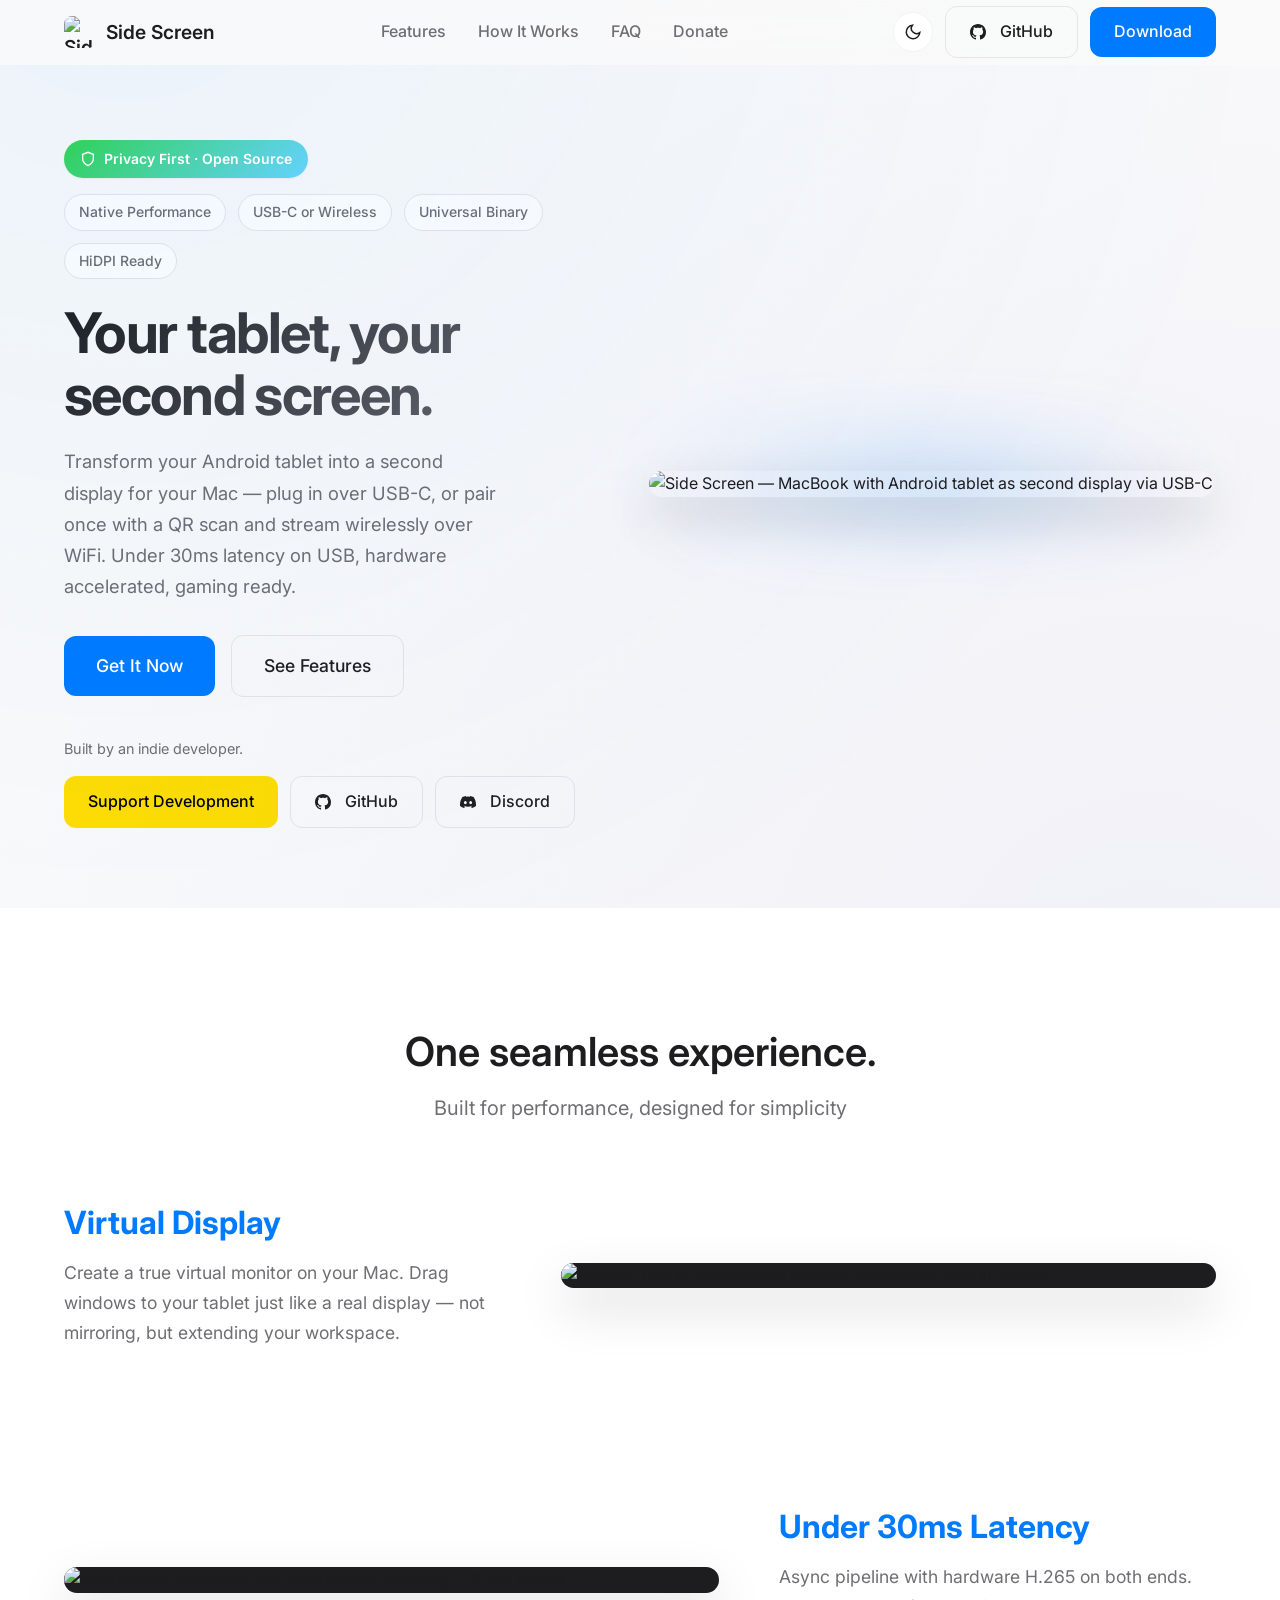
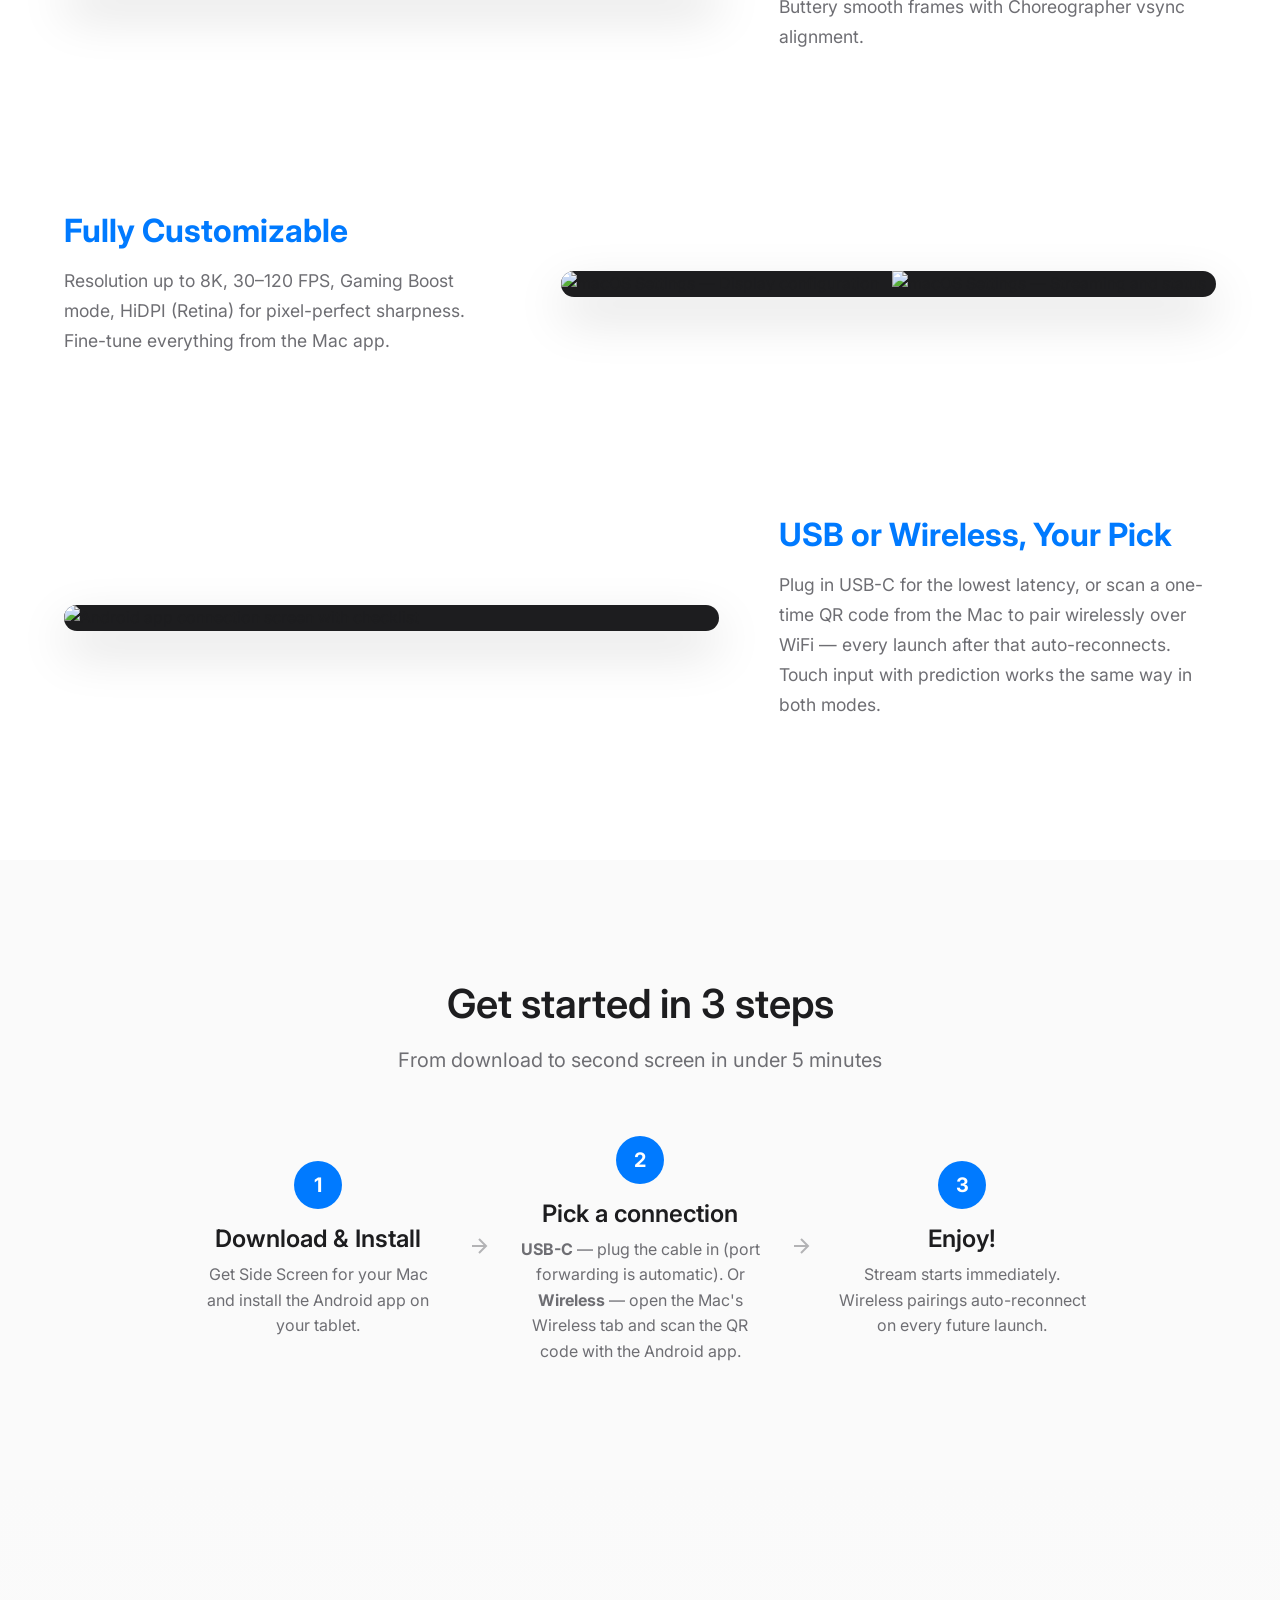
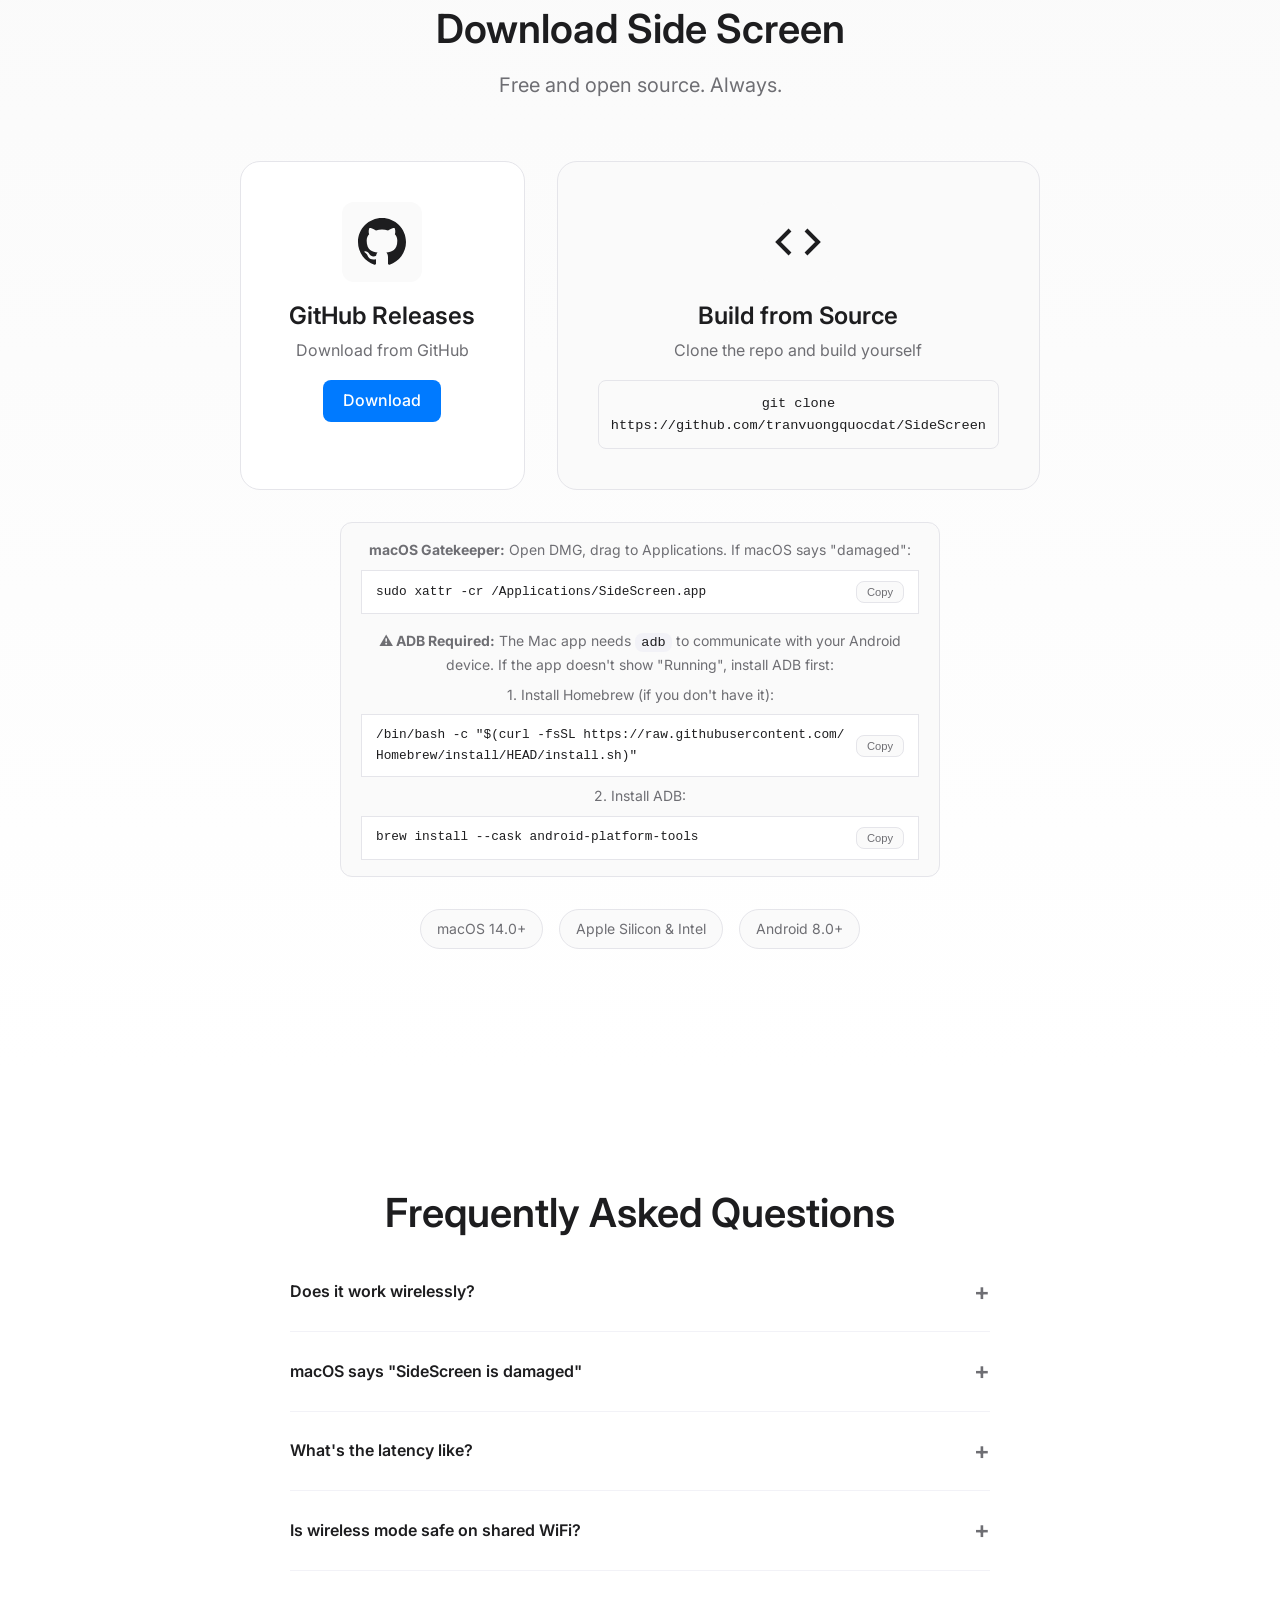
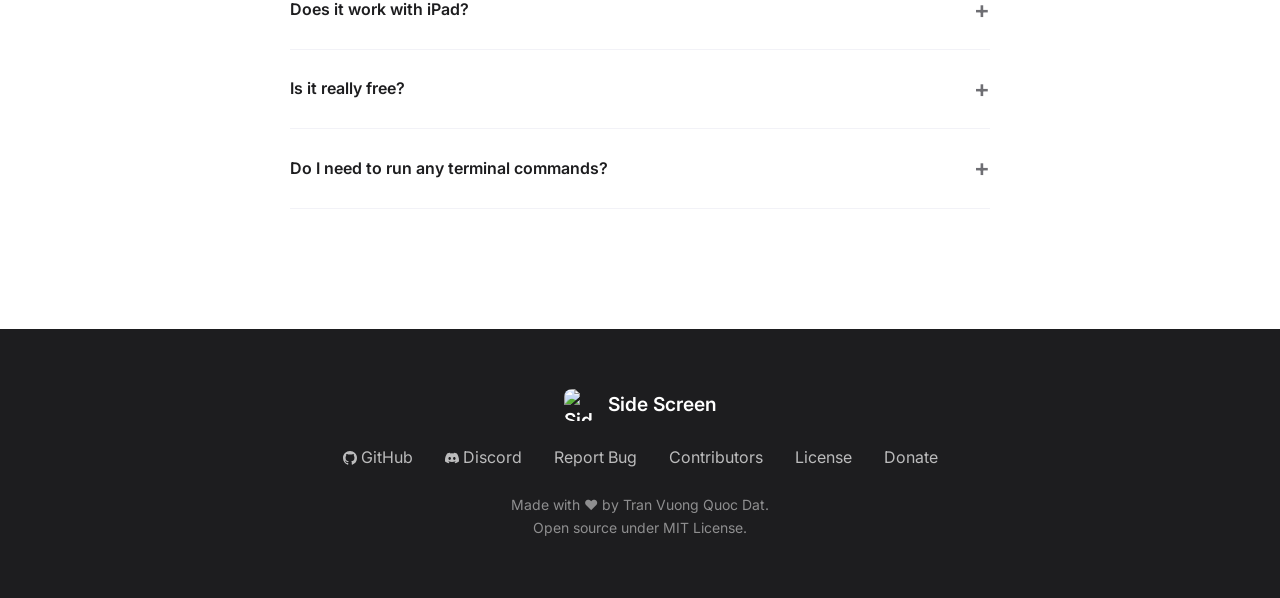
==== commit ceff24d8: "feat: ship wireless mode (0.8.0) Wireless connection mode is now live. Android client pairs to the M" ====
--- a/website/index.html
+++ b/website/index.html
@@ -6,7 +6,7 @@
     <meta name="viewport" content="width=device-width, initial-scale=1.0">
     <title>Side Screen - Turn Your Tablet into a Second Display for Mac</title>
     <meta name="description"
-        content="Transform your Android tablet into a second display for macOS via USB-C. Under 30ms latency with async pipeline, hardware H.265 acceleration, HiDPI Retina support, Universal Binary for Apple Silicon & Intel, gaming ready. Free and open source.">
+        content="Transform your Android tablet into a second display for macOS — USB-C or wireless over WiFi. Under 30ms latency with async pipeline, hardware H.265 acceleration, HiDPI Retina support, Universal Binary for Apple Silicon & Intel, gaming ready. Free and open source.">
     <meta name="keywords"
         content="second display mac, android tablet display, usb-c display, virtual display macos, dual monitor mac, tablet second screen, hidpi retina mac display, apple silicon intel universal binary">
     <meta property="og:title" content="Side Screen - Second Display for Mac">
@@ -35,7 +35,7 @@
         "@context": "https://schema.org",
         "@type": "SoftwareApplication",
         "name": "Side Screen",
-        "description": "Transform your Android tablet into a second display for macOS via USB-C connection.",
+        "description": "Transform your Android tablet into a second display for macOS — USB-C cable or wireless over WiFi (QR-pair once, auto-reconnect).",
         "applicationCategory": "UtilitiesApplication",
         "operatingSystem": "macOS, Android",
         "offers": {
@@ -110,15 +110,15 @@
 
                 <div class="privacy-highlights">
                     <span class="privacy-highlight">Native Performance</span>
-                    <span class="privacy-highlight">USB-C Connection</span>
+                    <span class="privacy-highlight">USB-C or Wireless</span>
                     <span class="privacy-highlight">Universal Binary</span>
                     <span class="privacy-highlight">HiDPI Ready</span>
                 </div>
 
                 <h1 class="hero-title">Your tablet, your second screen.</h1>
                 <p class="hero-subtitle">
-                    Transform your Android tablet into a second display for your Mac via USB-C.
-                    Under 30ms latency, hardware accelerated, gaming ready.
+                    Transform your Android tablet into a second display for your Mac — plug in over USB-C, or pair once with a QR scan and stream wirelessly over WiFi.
+                    Under 30ms latency on USB, hardware accelerated, gaming ready.
                 </p>
 
                 <div class="hero-actions">
@@ -186,8 +186,8 @@
                 <!-- Feature 4: Android app — image left, text right -->
                 <div class="special-feature-item">
                     <div class="special-feature-content">
-                        <h3 class="special-feature-title">One-Tap Connect</h3>
-                        <p class="special-feature-description">Plug in USB-C, tap Connect, done. Touch input with prediction makes interaction feel native.</p>
+                        <h3 class="special-feature-title">USB or Wireless, Your Pick</h3>
+                        <p class="special-feature-description">Plug in USB-C for the lowest latency, or scan a one-time QR code from the Mac to pair wirelessly over WiFi — every launch after that auto-reconnects. Touch input with prediction works the same way in both modes.</p>
                     </div>
                     <div class="special-feature-media">
                         <img src="./assets/android-settings.png" alt="Android app connection screen with checklist" loading="lazy"/>
@@ -219,8 +219,8 @@
 
                 <div class="step">
                     <div class="step-number">2</div>
-                    <h3>Connect via USB</h3>
-                    <p>Plug your tablet into your Mac with a USB-C cable. Port forwarding is handled automatically.</p>
+                    <h3>Pick a connection</h3>
+                    <p><strong>USB-C</strong> — plug the cable in (port forwarding is automatic). Or <strong>Wireless</strong> — open the Mac's Wireless tab and scan the QR code with the Android app.</p>
                 </div>
 
                 <div class="step-arrow">
@@ -233,7 +233,7 @@
                 <div class="step">
                     <div class="step-number">3</div>
                     <h3>Enjoy!</h3>
-                    <p>Launch both apps and tap Connect. Your tablet is now a second display!</p>
+                    <p>Stream starts immediately. Wireless pairings auto-reconnect on every future launch.</p>
                 </div>
             </div>
         </div>
@@ -309,7 +309,7 @@
             <div class="faq-list">
                 <details class="faq-item">
                     <summary>Does it work wirelessly?</summary>
-                    <p>Currently, Side Screen uses USB-C for the most stable, low-latency connection. WiFi support is planned for a future release.</p>
+                    <p>Yes — since 0.8.0. Open the Wireless tab on the Mac, scan the QR code with the Android app, and you're paired. Every launch after that auto-reconnects. Both devices need to be on the same WiFi (5 GHz strongly recommended). USB-C still gives the lowest latency for drawing or fast-paced gaming.</p>
                 </details>
 
                 <details class="faq-item">
@@ -319,7 +319,12 @@
 
                 <details class="faq-item">
                     <summary>What's the latency like?</summary>
-                    <p>With the optimized async pipeline (hardware H.265 encoding, Choreographer vsync, TCP_NODELAY), you can expect under 30ms end-to-end latency — smooth enough for productivity and casual gaming.</p>
+                    <p>USB-C: under 30 ms end-to-end with the async pipeline (hardware H.265 encoding, Choreographer vsync, TCP_NODELAY). Wireless adds 10–50 ms depending on WiFi quality — not noticeable for text/web/video, but USB still wins for drawing precision and fast gaming.</p>
+                </details>
+
+                <details class="faq-item">
+                    <summary>Is wireless mode safe on shared WiFi?</summary>
+                    <p>Each Mac generates a private 32-byte token on first wireless toggle, embedded in the QR. Only devices that scanned that QR can connect. If you ever want to revoke access (lost a tablet, switched WiFi, etc.), click <strong>Reset Token</strong> on the Mac — every paired device gets booted and must re-scan a fresh QR.</p>
                 </details>
 
                 <details class="faq-item">
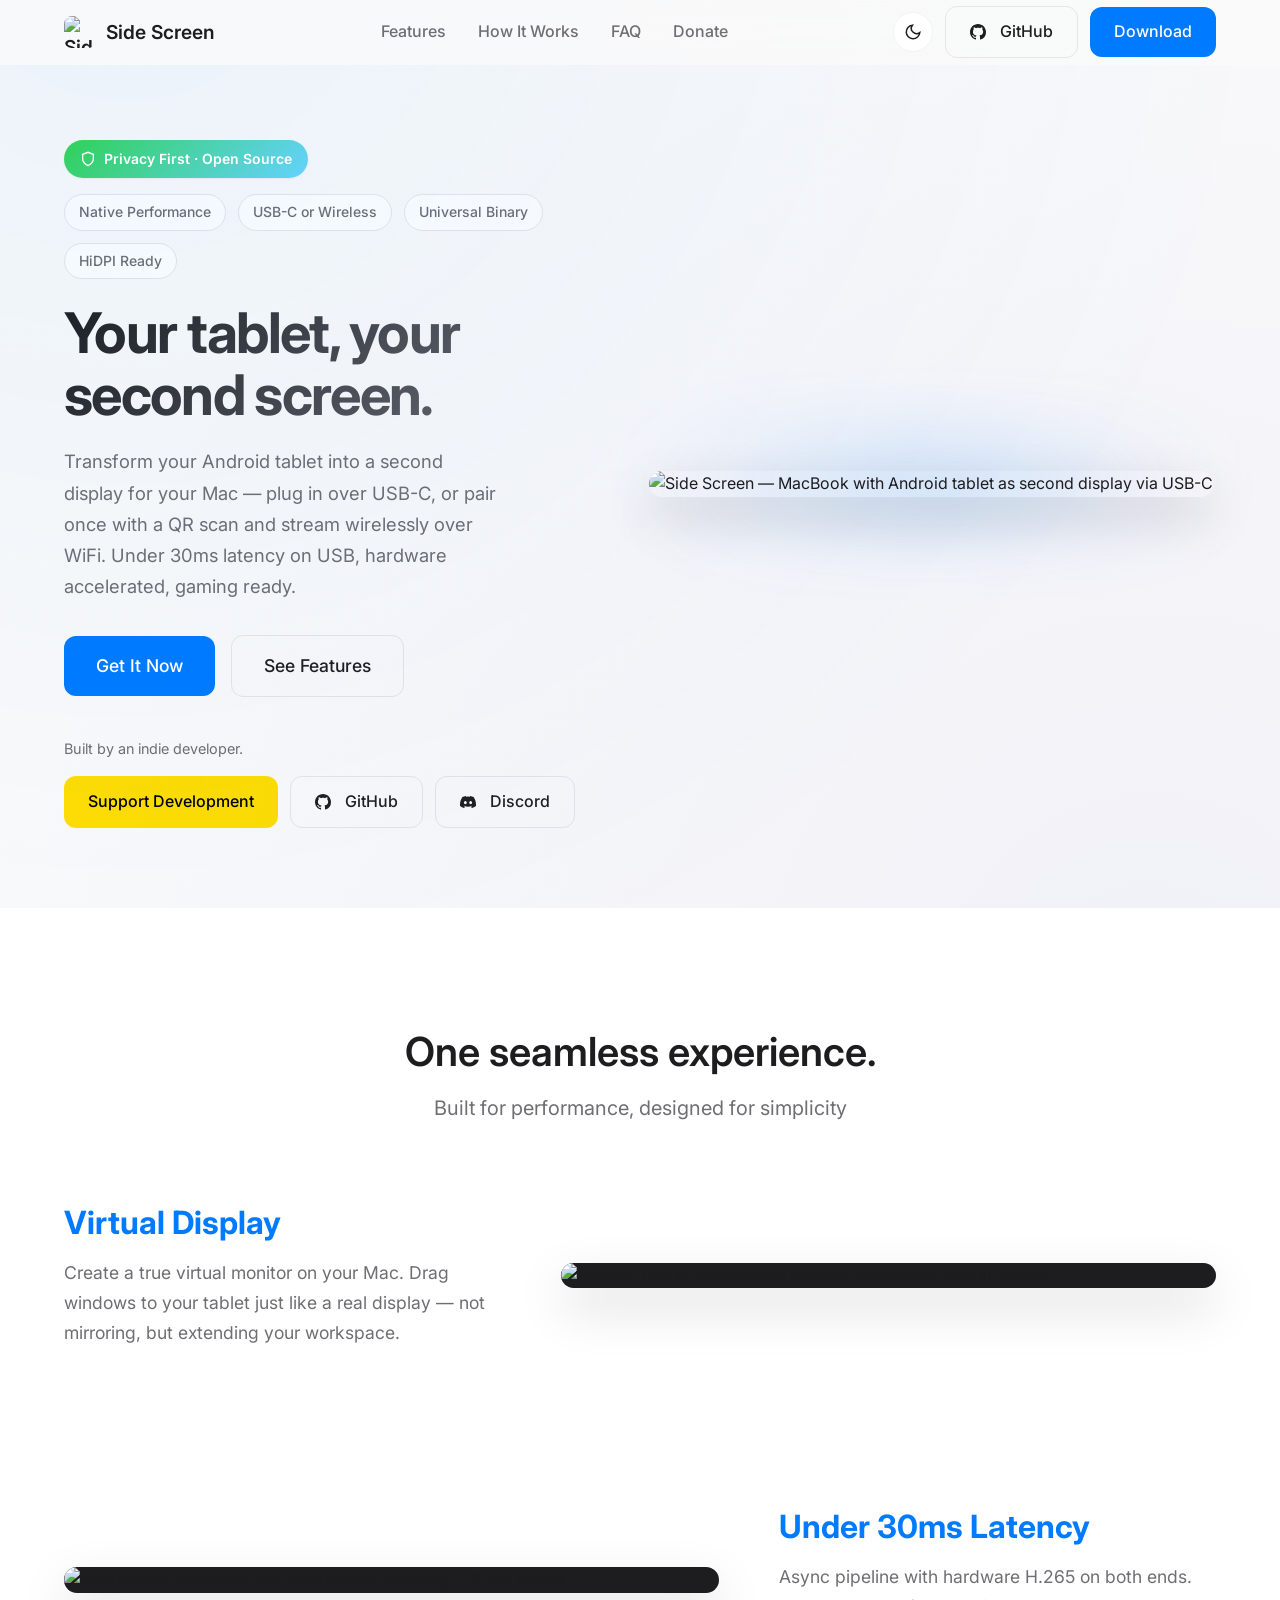
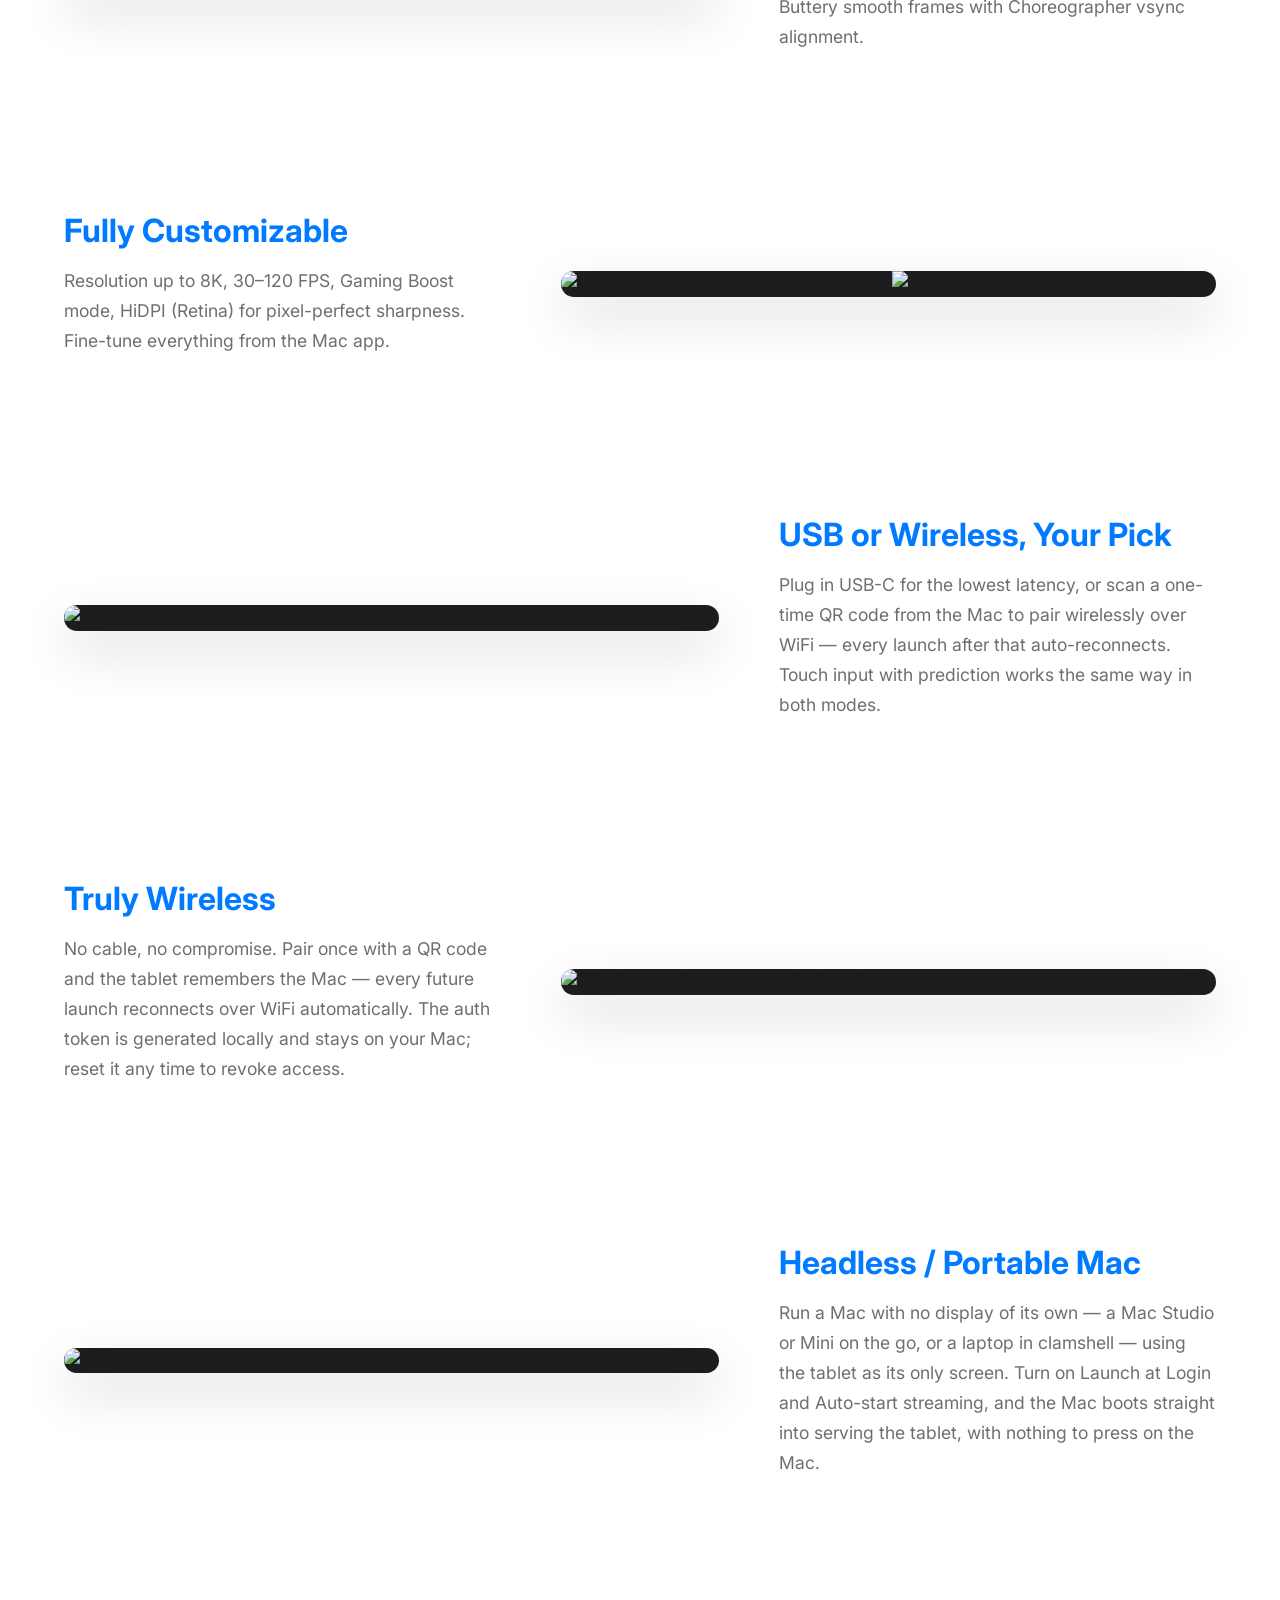
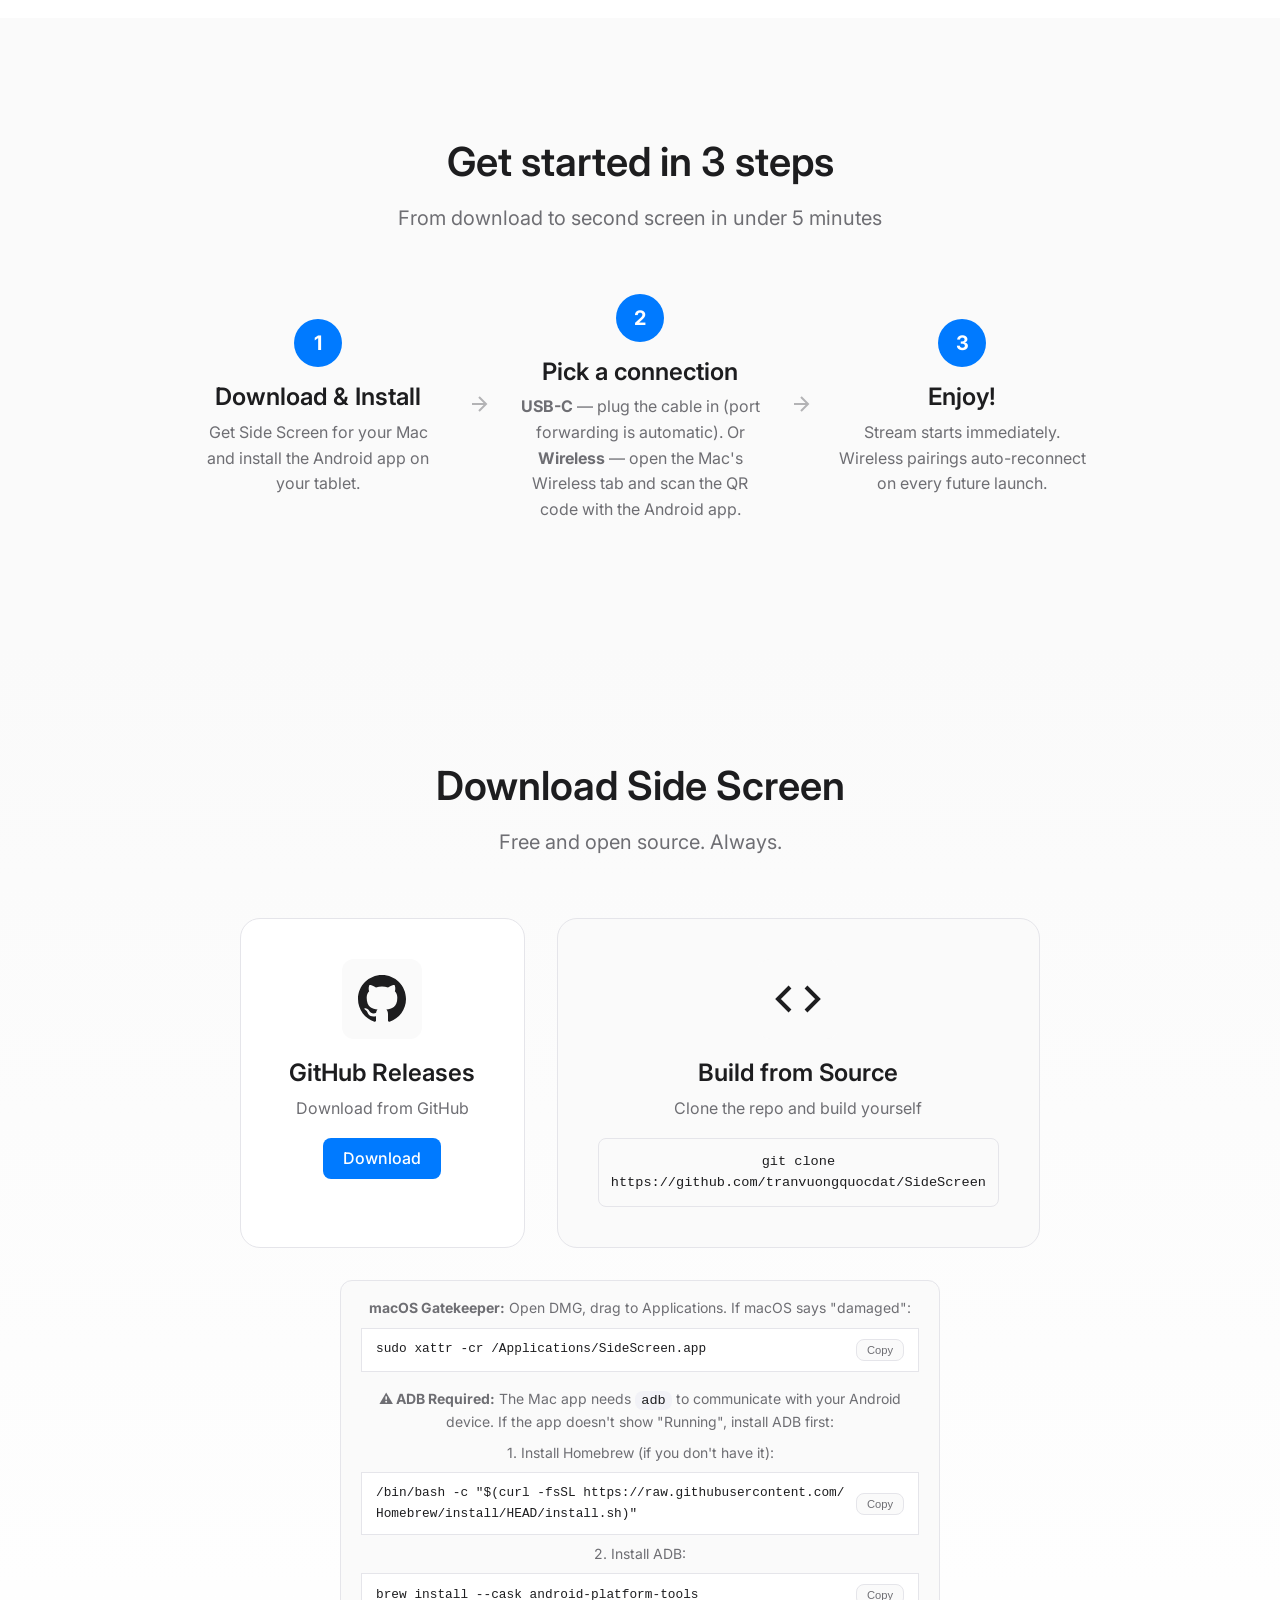
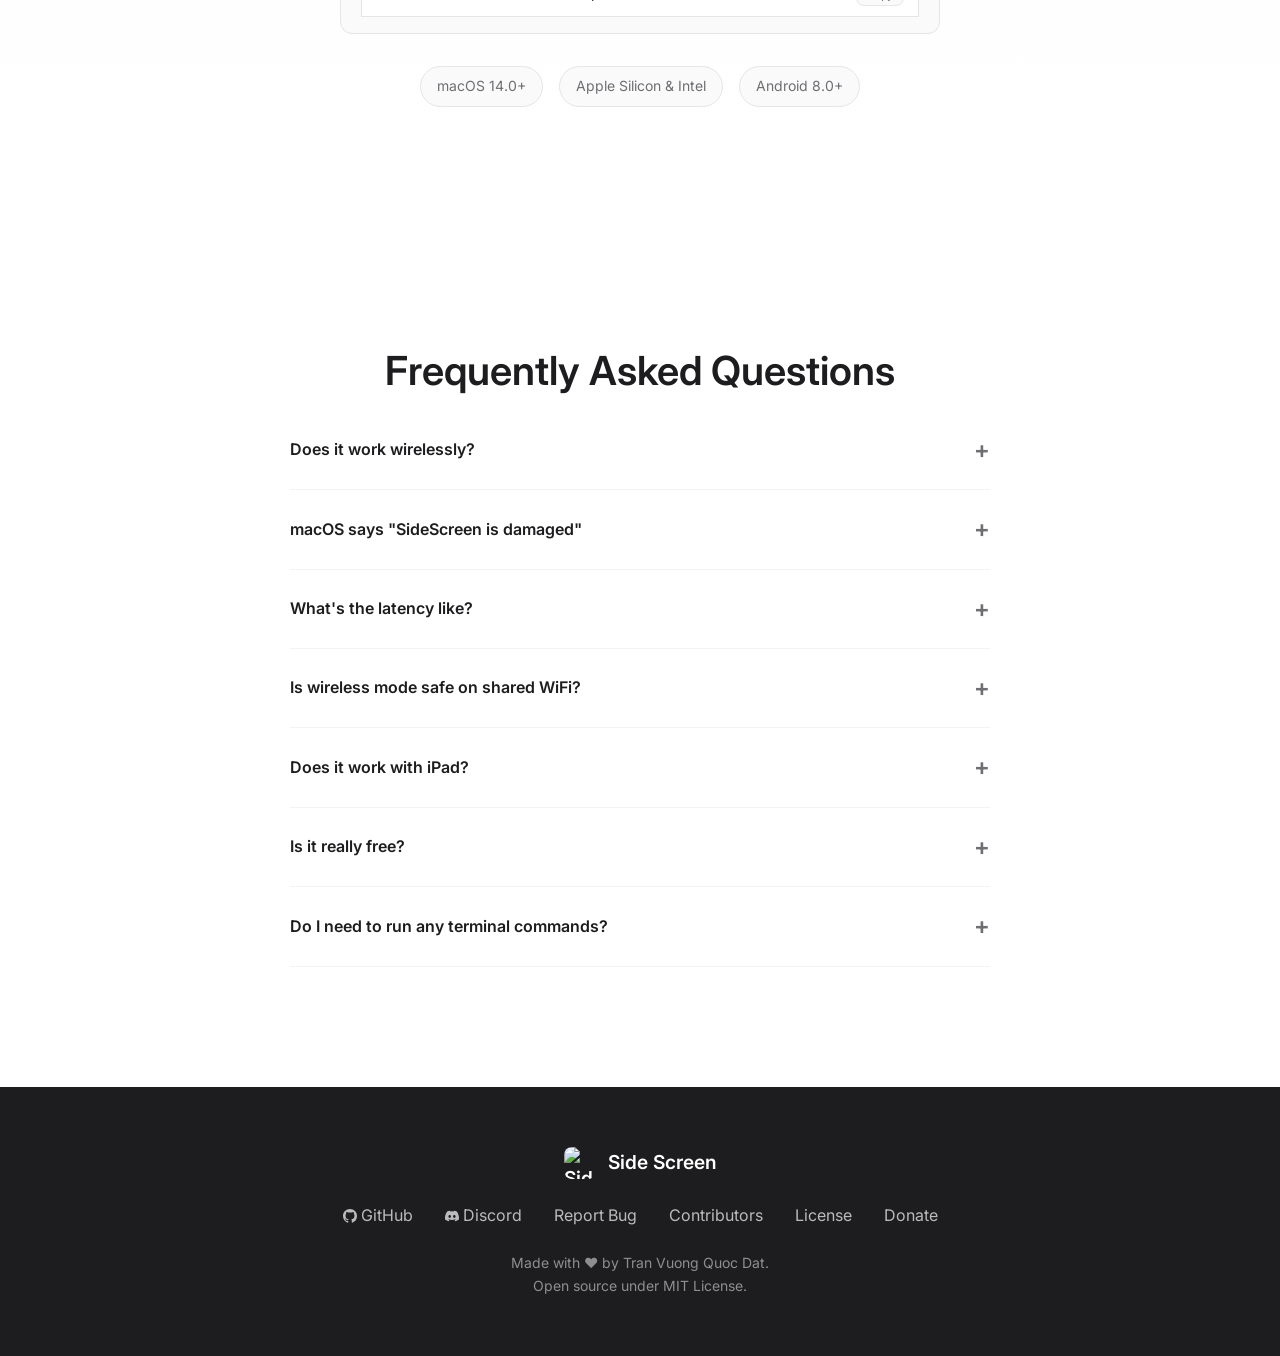
==== commit ea910fca: "docs(website): add Truly Wireless + Headless / Portable Mac feature cards (0.11.0)" ====
--- a/website/index.html
+++ b/website/index.html
@@ -193,6 +193,28 @@
                         <img src="./assets/android-settings.png" alt="Android app connection screen with checklist" loading="lazy"/>
                     </div>
                 </div>
+
+                <!-- Feature 5: Wireless — text left, image right -->
+                <div class="special-feature-item">
+                    <div class="special-feature-content">
+                        <h3 class="special-feature-title">Truly Wireless</h3>
+                        <p class="special-feature-description">No cable, no compromise. Pair once with a QR code and the tablet remembers the Mac — every future launch reconnects over WiFi automatically. The auth token is generated locally and stays on your Mac; reset it any time to revoke access.</p>
+                    </div>
+                    <div class="special-feature-media">
+                        <img src="./assets/wireless_feature.png" alt="Side Screen wireless connection in action" loading="lazy"/>
+                    </div>
+                </div>
+
+                <!-- Feature 6: Headless / portable Mac — image left, text right -->
+                <div class="special-feature-item">
+                    <div class="special-feature-content">
+                        <h3 class="special-feature-title">Headless / Portable Mac</h3>
+                        <p class="special-feature-description">Run a Mac with no display of its own — a Mac Studio or Mini on the go, or a laptop in clamshell — using the tablet as its only screen. Turn on Launch at Login and Auto-start streaming, and the Mac boots straight into serving the tablet, with nothing to press on the Mac.</p>
+                    </div>
+                    <div class="special-feature-media">
+                        <img src="./assets/launch_at_login_feature.png" alt="Side Screen Launch at Login and auto-start settings" loading="lazy"/>
+                    </div>
+                </div>
             </div>
         </div>
     </section>
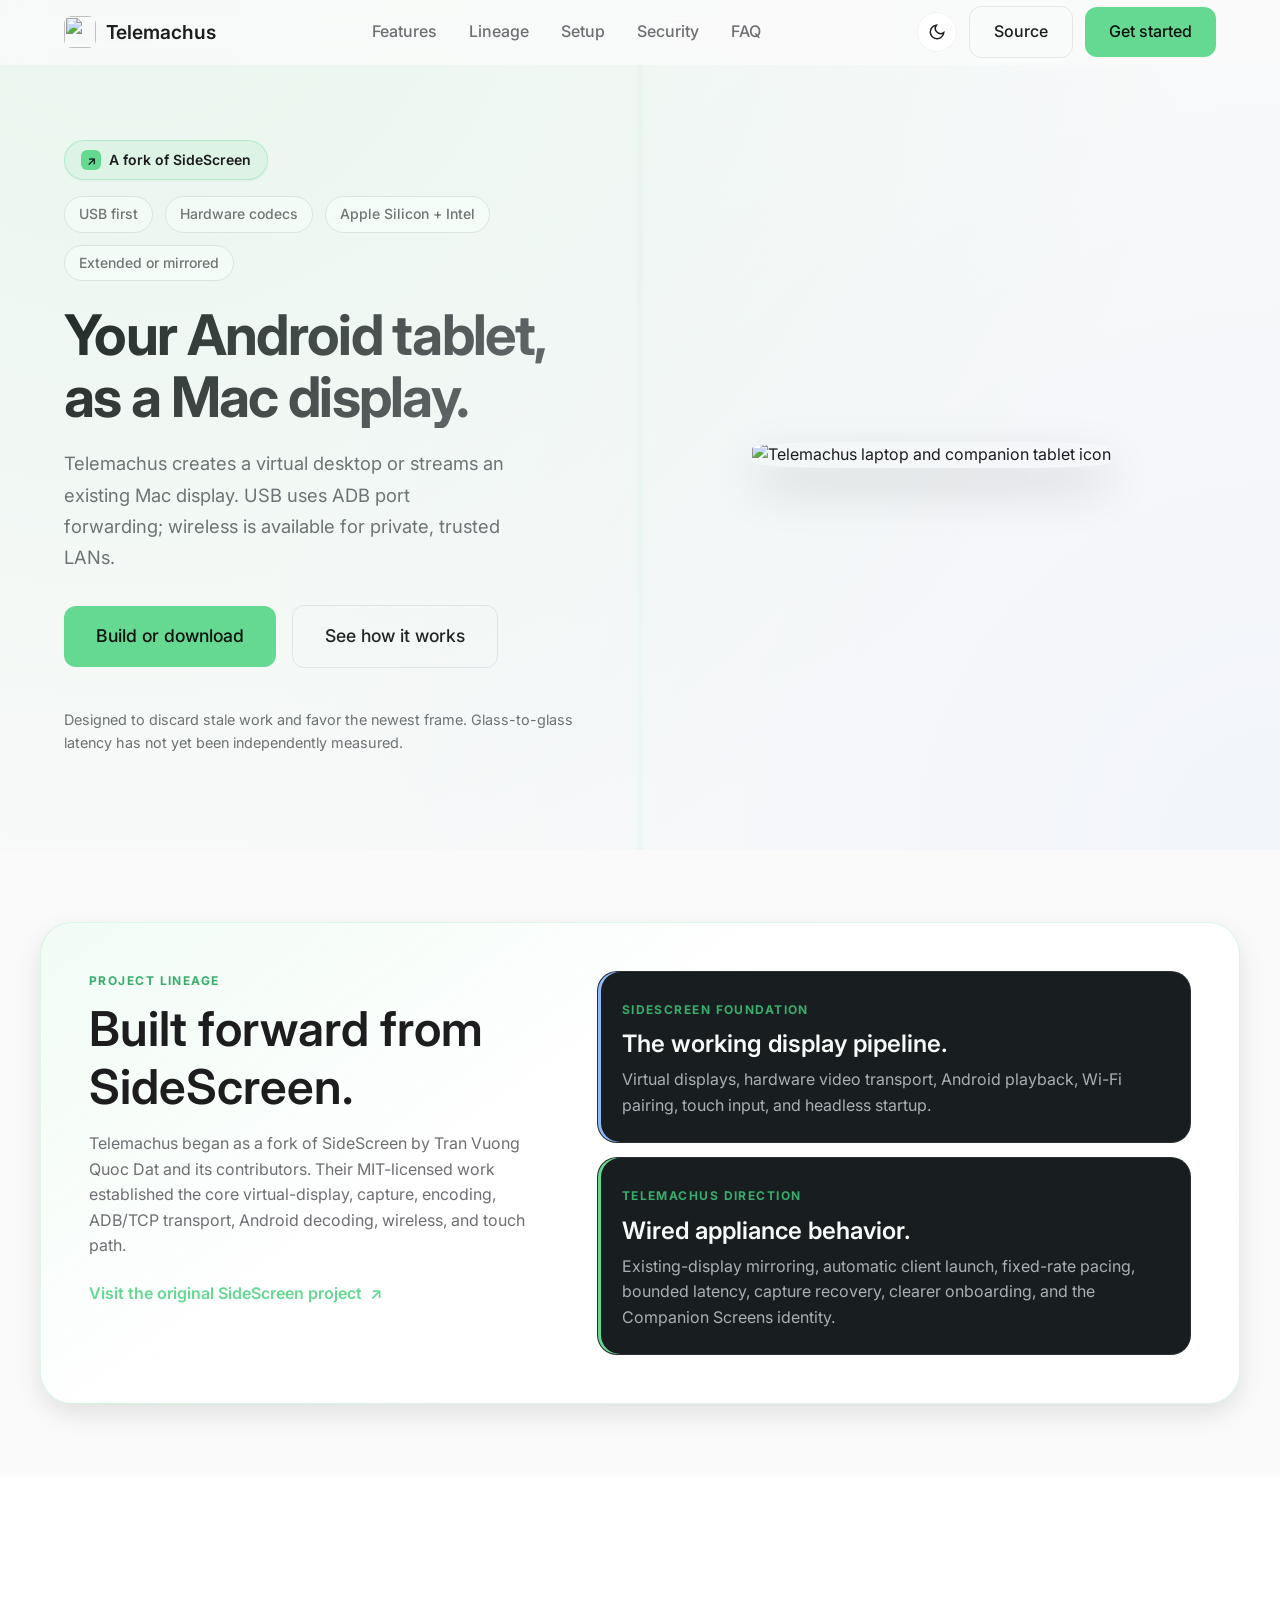
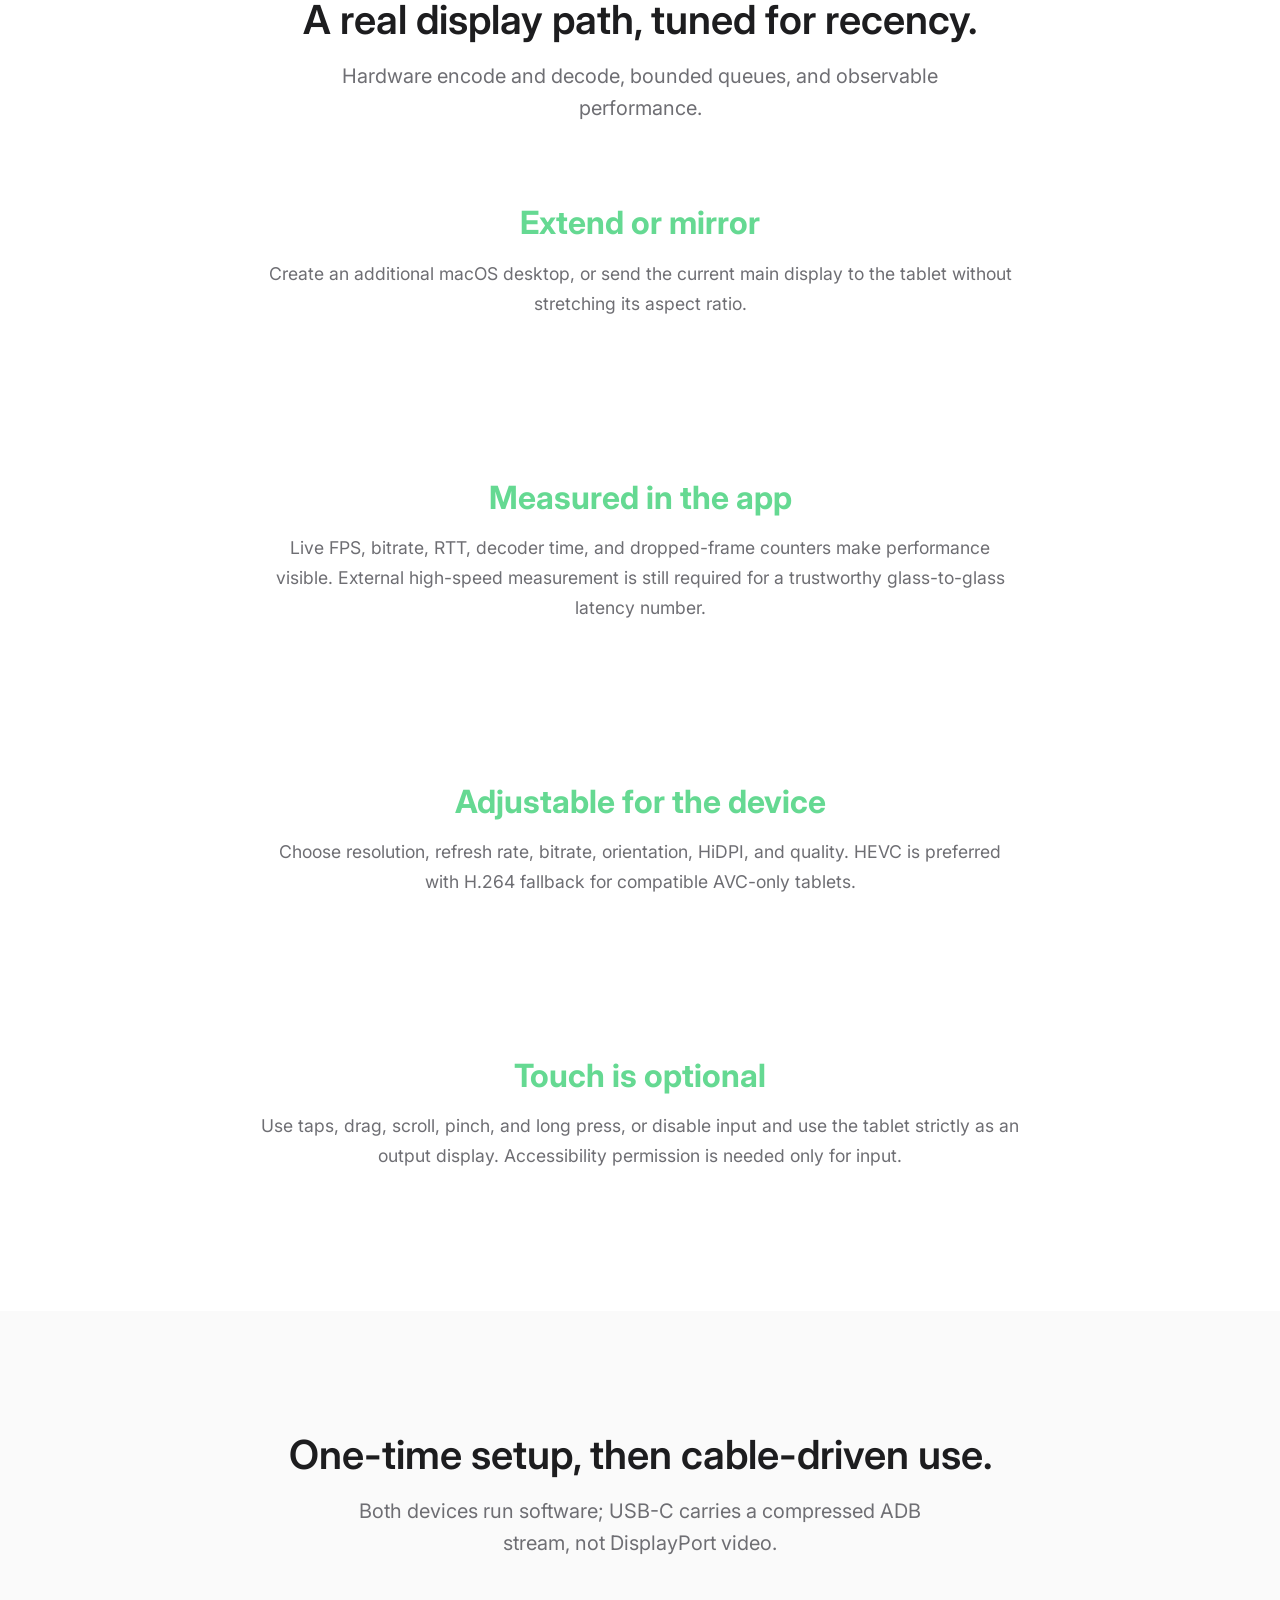
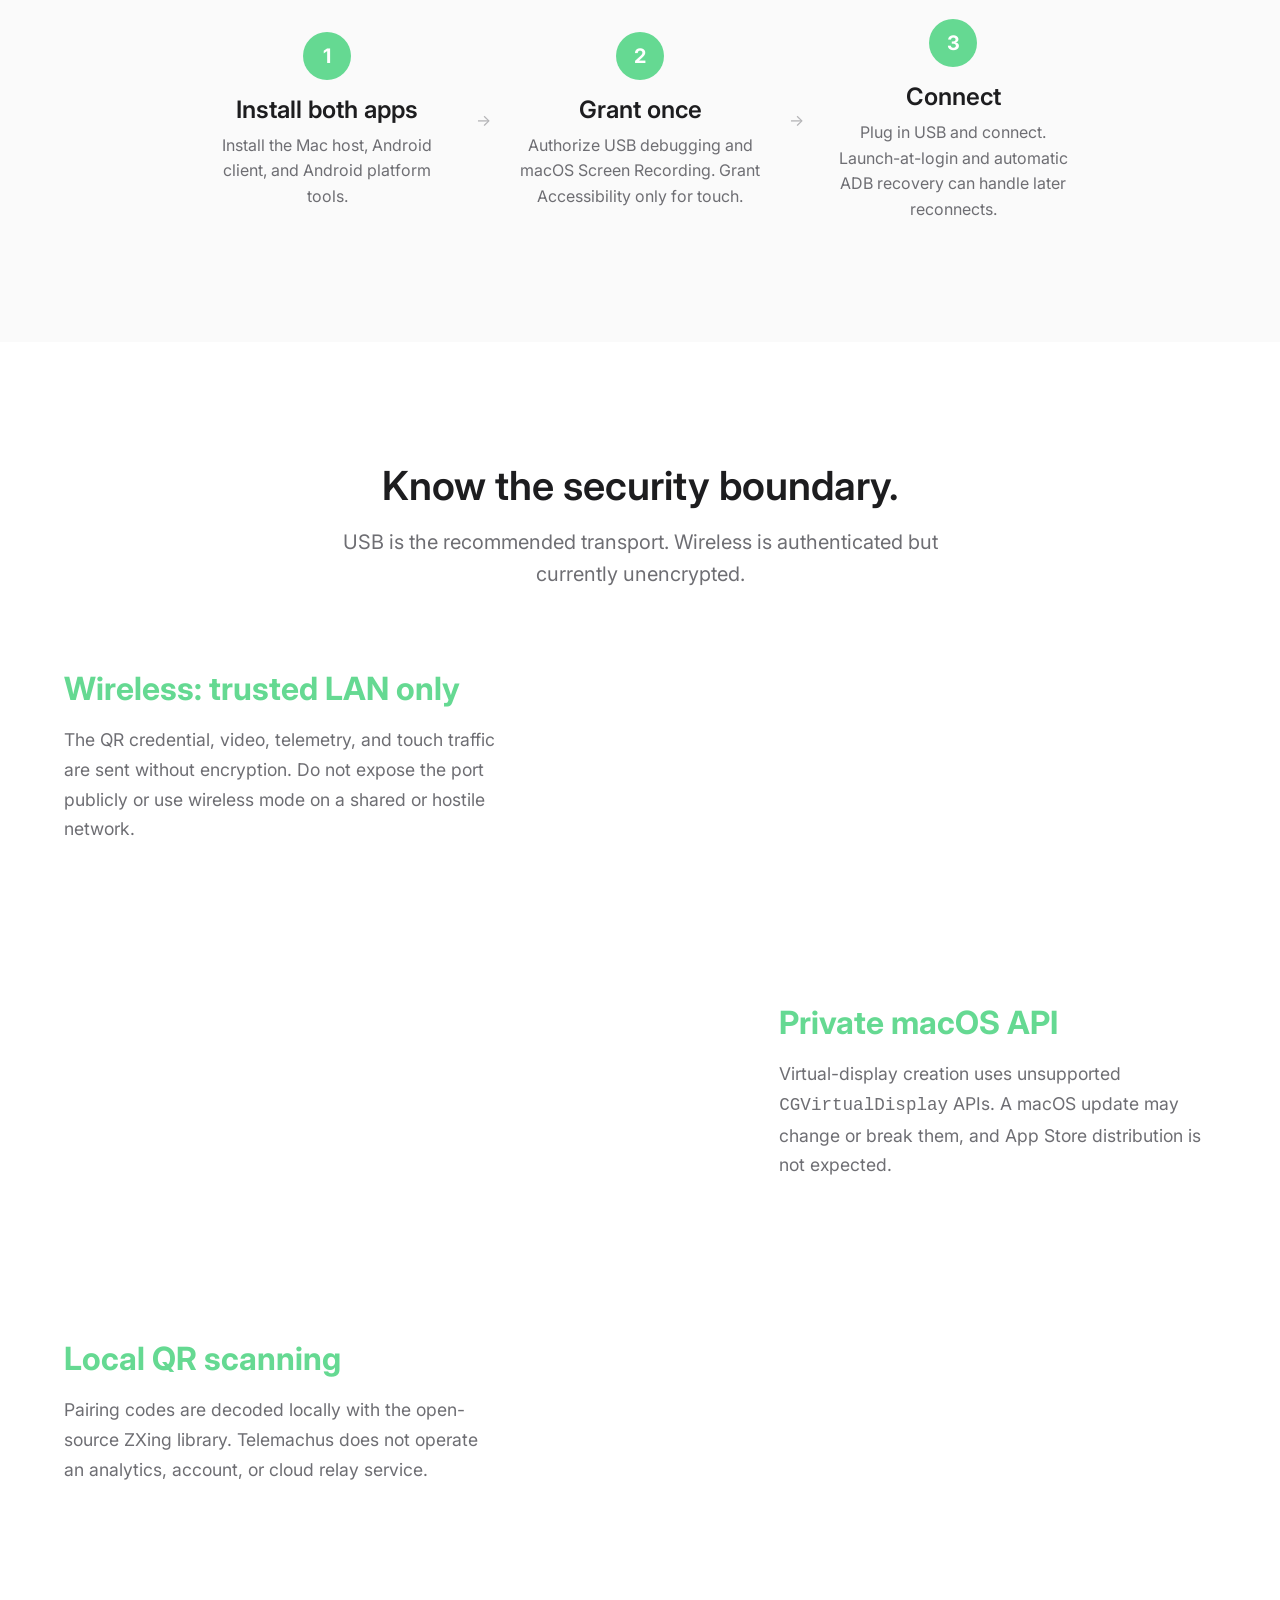
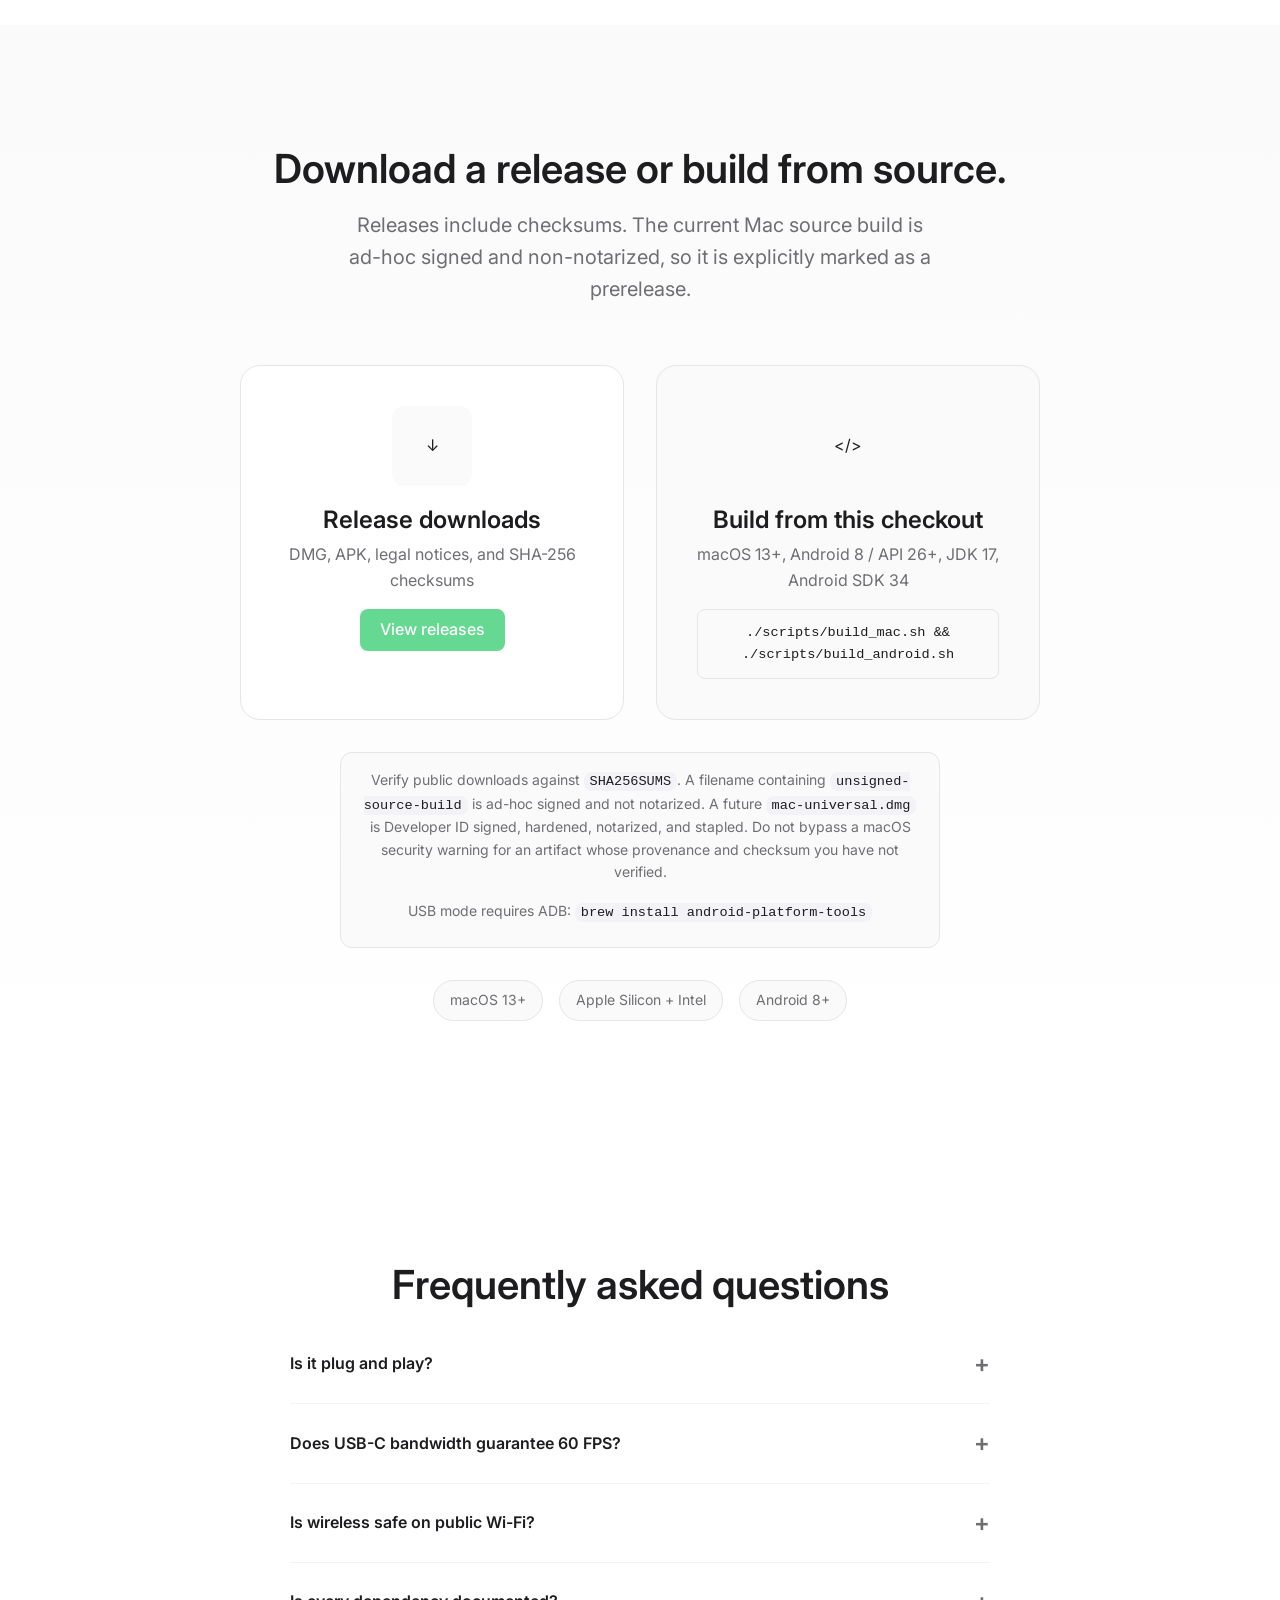
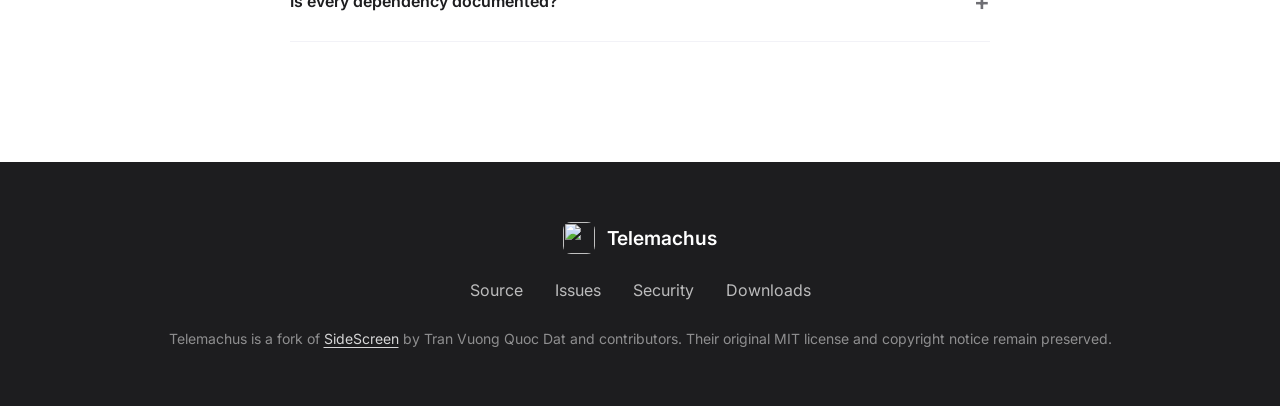
==== commit 2e3f1f41: "Build Telemachus from SideScreen Consolidate all Telemachus-specific development into a single fork " ====
--- a/website/index.html
+++ b/website/index.html
@@ -1,422 +1,401 @@
 <!DOCTYPE html>
 <html lang="en">
-
 <head>
     <meta charset="UTF-8">
     <meta name="viewport" content="width=device-width, initial-scale=1.0">
-    <title>Side Screen - Turn Your Tablet into a Second Display for Mac</title>
+    <title>Telemachus — Use an Android tablet as a Mac display</title>
     <meta name="description"
-        content="Transform your Android tablet into a second display for macOS — USB-C or wireless over WiFi. Under 30ms latency with async pipeline, hardware H.265 acceleration, HiDPI Retina support, Universal Binary for Apple Silicon & Intel, gaming ready. Free and open source.">
+        content="Telemachus is a SideScreen fork for turning an Android tablet into an extended or mirrored macOS display over USB/ADB.">
     <meta name="keywords"
-        content="second display mac, android tablet display, usb-c display, virtual display macos, dual monitor mac, tablet second screen, hidpi retina mac display, apple silicon intel universal binary">
-    <meta property="og:title" content="Side Screen - Second Display for Mac">
+        content="android tablet display, mac second display, usb display, adb display, virtual display macos">
+    <meta property="og:title" content="Telemachus — Android tablet display for Mac">
     <meta property="og:description"
-        content="Transform your Android tablet into a second display for macOS. Under 30ms latency, hardware accelerated, gaming ready.">
+        content="A hardware-accelerated Mac-to-Android display stream, optimized for USB and current frames.">
     <meta property="og:type" content="website">
-    <meta property="og:url" content="https://sidescreen.dev">
-    <meta property="og:image" content="./assets/hero-screenshot.jpg">
-    <meta property="og:image:width" content="1200">
-    <meta property="og:image:height" content="630">
+    <meta property="og:image" content="./assets/main_logo.png">
     <meta name="twitter:card" content="summary_large_image">
-    <meta name="twitter:title" content="Side Screen - Second Display for Mac">
-    <meta name="twitter:description" content="Transform your Android tablet into a second display for macOS. Under 30ms latency, hardware accelerated, gaming ready.">
-    <meta name="twitter:image" content="./assets/hero-screenshot.jpg">
-    <meta name="theme-color" content="#007AFF">
-    <link rel="canonical" href="https://sidescreen.dev">
+    <meta name="twitter:title" content="Telemachus — Android tablet display for Mac">
+    <meta name="twitter:description"
+        content="Use an Android tablet as an extended or mirrored macOS display over USB/ADB.">
+    <meta name="twitter:image" content="./assets/main_logo.png">
+    <meta name="theme-color" content="#65D992">
+
+    <meta name="repository-url" content="https://github.com/aaditagrawal/telemachus">
+
     <link rel="icon" href="./assets/main_logo.png">
     <link rel="preconnect" href="https://fonts.googleapis.com">
     <link rel="preconnect" href="https://fonts.gstatic.com" crossorigin>
-    <link href="https://fonts.googleapis.com/css2?family=Inter:wght@300;400;500;600;700&display=swap" rel="stylesheet">
+    <link href="https://fonts.googleapis.com/css2?family=Inter:wght@300;400;500;600;700&amp;display=swap" rel="stylesheet">
     <link rel="stylesheet" href="styles.css">
 
-    <!-- Structured Data -->
     <script type="application/ld+json">
     {
         "@context": "https://schema.org",
         "@type": "SoftwareApplication",
-        "name": "Side Screen",
-        "description": "Transform your Android tablet into a second display for macOS — USB-C cable or wireless over WiFi (QR-pair once, auto-reconnect).",
+        "name": "Telemachus",
+        "description": "Use an Android tablet as an extended or mirrored display for macOS over USB/ADB or a trusted LAN.",
         "applicationCategory": "UtilitiesApplication",
-        "operatingSystem": "macOS, Android",
+        "operatingSystem": "macOS 13 or later; Android 8 or later",
         "offers": {
             "@type": "Offer",
             "price": "0",
             "priceCurrency": "USD"
-        },
-        "author": {
-            "@type": "Person",
-            "name": "Tran Vuong Quoc Dat"
         }
     }
     </script>
 </head>
 
 <body>
-    <!-- Header -->
     <header id="header">
         <div class="container header-container">
             <a href="#home" class="logo">
-                <img src="./assets/main_logo.png" alt="Side Screen Logo" width="32" height="32">
-                <span class="logo-text">Side Screen</span>
+                <img src="./assets/main_logo.png" alt="" width="32" height="32">
+                <span class="logo-text">Telemachus</span>
             </a>
-            <nav>
+            <nav aria-label="Primary navigation">
                 <ul class="nav-links">
                     <li><a href="#features" class="nav-link">Features</a></li>
-                    <li><a href="#how-it-works" class="nav-link">How It Works</a></li>
+                    <li><a href="#lineage" class="nav-link">Lineage</a></li>
+                    <li><a href="#how-it-works" class="nav-link">Setup</a></li>
+                    <li><a href="#security" class="nav-link">Security</a></li>
                     <li><a href="#faq" class="nav-link">FAQ</a></li>
-                    <li><a href="donate.html" target="_blank" rel="noopener noreferrer" class="nav-link">Donate</a></li>
                 </ul>
             </nav>
             <div class="header-actions">
                 <button class="theme-toggle" id="theme-toggle" aria-label="Toggle dark mode">
-                    <svg class="icon-moon" width="20" height="20" viewBox="0 0 24 24" fill="none" stroke="currentColor" stroke-width="2">
-                        <path d="M21 12.79A9 9 0 1 1 11.21 3 7 7 0 0 0 21 12.79z"></path>
-                    </svg>
-                    <svg class="icon-sun" width="20" height="20" viewBox="0 0 24 24" fill="none" stroke="currentColor" stroke-width="2">
-                        <circle cx="12" cy="12" r="5"></circle>
-                        <line x1="12" y1="1" x2="12" y2="3"></line>
-                        <line x1="12" y1="21" x2="12" y2="23"></line>
-                        <line x1="4.22" y1="4.22" x2="5.64" y2="5.64"></line>
-                        <line x1="18.36" y1="18.36" x2="19.78" y2="19.78"></line>
-                        <line x1="1" y1="12" x2="3" y2="12"></line>
-                        <line x1="21" y1="12" x2="23" y2="12"></line>
-                        <line x1="4.22" y1="19.78" x2="5.64" y2="18.36"></line>
-                        <line x1="18.36" y1="5.64" x2="19.78" y2="4.22"></line>
-                    </svg>
+                    <svg class="icon-moon" width="20" height="20" viewBox="0 0 24 24" fill="none" stroke="currentColor" stroke-width="2"><path d="M21 12.79A9 9 0 1 1 11.21 3 7 7 0 0 0 21 12.79z"></path></svg>
+                    <svg class="icon-sun" width="20" height="20" viewBox="0 0 24 24" fill="none" stroke="currentColor" stroke-width="2"><circle cx="12" cy="12" r="5"></circle><path d="M12 1v2m0 18v2M4.22 4.22l1.42 1.42m12.72 12.72 1.42 1.42M1 12h2m18 0h2M4.22 19.78l1.42-1.42M18.36 5.64l1.42-1.42"></path></svg>
                 </button>
-                <a href="https://github.com/tranvuongquocdat/SideScreen" target="_blank" rel="noopener noreferrer" class="btn btn-outline"><svg width="16" height="16" viewBox="0 0 24 24" fill="currentColor" style="vertical-align:-2px;margin-right:6px"><path d="M12 0C5.37 0 0 5.37 0 12c0 5.31 3.435 9.795 8.205 11.385.6.105.825-.255.825-.57 0-.285-.015-1.23-.015-2.235-3.015.555-3.795-.735-4.035-1.41-.135-.345-.72-1.41-1.23-1.695-.42-.225-1.02-.78-.015-.795.945-.015 1.62.87 1.845 1.23 1.08 1.815 2.805 1.305 3.495.99.105-.78.42-1.305.765-1.605-2.67-.3-5.46-1.335-5.46-5.925 0-1.305.465-2.385 1.23-3.225-.12-.3-.54-1.53.12-3.18 0 0 1.005-.315 3.3 1.23.96-.27 1.98-.405 3-.405s2.04.135 3 .405c2.295-1.56 3.3-1.23 3.3-1.23.66 1.65.24 2.88.12 3.18.765.84 1.23 1.905 1.23 3.225 0 4.605-2.805 5.625-5.475 5.925.435.375.81 1.095.81 2.22 0 1.605-.015 2.895-.015 3.3 0 .315.225.69.825.57A12.02 12.02 0 0 0 24 12c0-6.63-5.37-12-12-12z"/></svg>GitHub</a>
-                <a href="#download" class="btn btn-primary">Download</a>
-                <button class="mobile-menu-btn" id="mobile-menu-btn" aria-label="Toggle mobile menu">
-                    <svg width="24" height="24" viewBox="0 0 24 24" fill="none" stroke="currentColor" stroke-width="2">
-                        <line x1="3" y1="12" x2="21" y2="12"></line>
-                        <line x1="3" y1="6" x2="21" y2="6"></line>
-                        <line x1="3" y1="18" x2="21" y2="18"></line>
-                    </svg>
+                <a data-repository-link data-repository-path="" target="_blank"
+                    rel="noopener noreferrer" class="btn btn-outline" hidden>Source</a>
+                <a href="#download" class="btn btn-primary">Get started</a>
+                <button class="mobile-menu-btn" id="mobile-menu-btn"
+                    aria-label="Toggle mobile menu" aria-expanded="false">
+                    <svg width="24" height="24" viewBox="0 0 24 24" fill="none" stroke="currentColor" stroke-width="2"><path d="M3 6h18M3 12h18M3 18h18"></path></svg>
                 </button>
             </div>
         </div>
     </header>
 
-    <!-- Hero Section -->
-    <section class="hero section" id="home">
-        <div class="container">
-            <div class="hero-content">
-                <div class="privacy-badge">
-                    <svg width="16" height="16" viewBox="0 0 24 24" fill="none" stroke="currentColor" stroke-width="2">
-                        <path d="M12 22s8-4 8-10V5l-8-3-8 3v7c0 6 8 10 8 10z"></path>
-                    </svg>
-                    <span>Privacy First · Open Source</span>
-                </div>
-
-                <div class="privacy-highlights">
-                    <span class="privacy-highlight">Native Performance</span>
-                    <span class="privacy-highlight">USB-C or Wireless</span>
-                    <span class="privacy-highlight">Universal Binary</span>
-                    <span class="privacy-highlight">HiDPI Ready</span>
-                </div>
-
-                <h1 class="hero-title">Your tablet, your second screen.</h1>
-                <p class="hero-subtitle">
-                    Transform your Android tablet into a second display for your Mac — plug in over USB-C, or pair once with a QR scan and stream wirelessly over WiFi.
-                    Under 30ms latency on USB, hardware accelerated, gaming ready.
+    <main>
+        <section class="hero section" id="home">
+            <div class="container">
+                <div class="hero-content">
+                    <a class="fork-badge"
+                        href="https://github.com/tranvuongquocdat/SideScreen"
+                        target="_blank" rel="noopener noreferrer">
+                        <span class="fork-badge-mark" aria-hidden="true">↗</span>
+                        <span>A fork of SideScreen</span>
+                    </a>
+                    <div class="privacy-highlights">
+                        <span class="privacy-highlight">USB first</span>
+                        <span class="privacy-highlight">Hardware codecs</span>
+                        <span class="privacy-highlight">Apple Silicon + Intel</span>
+                        <span class="privacy-highlight">Extended or mirrored</span>
+                    </div>
+                    <h1 class="hero-title">Your Android tablet, as a Mac display.</h1>
+                    <p class="hero-subtitle">
+                        Telemachus creates a virtual desktop or streams an existing Mac
+                        display. USB uses ADB port forwarding; wireless is available for
+                        private, trusted LANs.
+                    </p>
+                    <div class="hero-actions">
+                        <a href="#download" class="btn btn-primary btn-large">Build or download</a>
+                        <a href="#features" class="btn btn-outline btn-large">See how it works</a>
+                    </div>
+                    <p class="support-callout">
+                        Designed to discard stale work and favor the newest frame.
+                        Glass-to-glass latency has not yet been independently measured.
+                    </p>
+                </div>
+                <div class="hero-visual">
+                    <div class="hero-image-container hero-icon-container">
+                        <img src="./assets/main_logo.png"
+                            alt="Telemachus laptop and companion tablet icon"
+                            loading="eager">
+                    </div>
+                </div>
+            </div>
+        </section>
+
+        <section class="lineage section" id="lineage">
+            <div class="container lineage-shell">
+                <div class="lineage-intro">
+                    <p class="eyebrow">Project lineage</p>
+                    <h2>Built forward from SideScreen.</h2>
+                    <p>
+                        Telemachus began as a fork of SideScreen by Tran Vuong
+                        Quoc Dat and its contributors. Their MIT-licensed work
+                        established the core virtual-display, capture, encoding,
+                        ADB/TCP transport, Android decoding, wireless, and touch path.
+                    </p>
+                    <a class="lineage-link"
+                        href="https://github.com/tranvuongquocdat/SideScreen"
+                        target="_blank" rel="noopener noreferrer">
+                        Visit the original SideScreen project <span aria-hidden="true">↗</span>
+                    </a>
+                </div>
+                <div class="lineage-grid">
+                    <article class="lineage-card lineage-card-foundation">
+                        <span class="lineage-label">SideScreen foundation</span>
+                        <h3>The working display pipeline.</h3>
+                        <p>
+                            Virtual displays, hardware video transport, Android
+                            playback, Wi-Fi pairing, touch input, and headless startup.
+                        </p>
+                    </article>
+                    <article class="lineage-card lineage-card-telemachus">
+                        <span class="lineage-label">Telemachus direction</span>
+                        <h3>Wired appliance behavior.</h3>
+                        <p>
+                            Existing-display mirroring, automatic client launch,
+                            fixed-rate pacing, bounded latency, capture recovery,
+                            clearer onboarding, and the Companion Screens identity.
+                        </p>
+                    </article>
+                </div>
+            </div>
+        </section>
+
+        <section class="features section" id="features">
+            <div class="container">
+                <h2 class="section-title">A real display path, tuned for recency.</h2>
+                <p class="section-subtitle">
+                    Hardware encode and decode, bounded queues, and observable performance.
                 </p>
-
-                <div class="hero-actions">
-                    <a href="#download" class="btn btn-primary btn-large download-btn">Get It Now</a>
-                    <a href="#features" class="btn btn-outline btn-large">See Features</a>
-                </div>
-
-                <p class="support-callout">Built by an indie developer.</p>
-                <div class="support-links">
-                    <a href="donate.html" target="_blank" rel="noopener noreferrer" class="btn btn-coffee">Support Development</a>
-                    <a href="https://github.com/tranvuongquocdat/SideScreen" target="_blank" rel="noopener noreferrer" class="btn btn-outline"><svg width="16" height="16" viewBox="0 0 24 24" fill="currentColor" style="vertical-align:-2px;margin-right:6px"><path d="M12 0C5.37 0 0 5.37 0 12c0 5.31 3.435 9.795 8.205 11.385.6.105.825-.255.825-.57 0-.285-.015-1.23-.015-2.235-3.015.555-3.795-.735-4.035-1.41-.135-.345-.72-1.41-1.23-1.695-.42-.225-1.02-.78-.015-.795.945-.015 1.62.87 1.845 1.23 1.08 1.815 2.805 1.305 3.495.99.105-.78.42-1.305.765-1.605-2.67-.3-5.46-1.335-5.46-5.925 0-1.305.465-2.385 1.23-3.225-.12-.3-.54-1.53.12-3.18 0 0 1.005-.315 3.3 1.23.96-.27 1.98-.405 3-.405s2.04.135 3 .405c2.295-1.56 3.3-1.23 3.3-1.23.66 1.65.24 2.88.12 3.18.765.84 1.23 1.905 1.23 3.225 0 4.605-2.805 5.625-5.475 5.925.435.375.81 1.095.81 2.22 0 1.605-.015 2.895-.015 3.3 0 .315.225.69.825.57A12.02 12.02 0 0 0 24 12c0-6.63-5.37-12-12-12z"/></svg>GitHub</a>
-                    <a href="https://discord.gg/4aAPvPFz8d" target="_blank" rel="noopener noreferrer" class="btn btn-outline"><svg width="16" height="16" viewBox="0 0 24 24" fill="currentColor" style="vertical-align:-2px;margin-right:6px"><path d="M20.317 4.37a19.791 19.791 0 0 0-4.885-1.515.074.074 0 0 0-.079.037c-.21.375-.444.864-.608 1.25a18.27 18.27 0 0 0-5.487 0 12.64 12.64 0 0 0-.617-1.25.077.077 0 0 0-.079-.037A19.736 19.736 0 0 0 3.677 4.37a.07.07 0 0 0-.032.027C.533 9.046-.32 13.58.099 18.057a.082.082 0 0 0 .031.057 19.9 19.9 0 0 0 5.993 3.03.078.078 0 0 0 .084-.028 14.09 14.09 0 0 0 1.226-1.994.076.076 0 0 0-.041-.106 13.107 13.107 0 0 1-1.872-.892.077.077 0 0 1-.008-.128 10.2 10.2 0 0 0 .372-.292.074.074 0 0 1 .077-.01c3.928 1.793 8.18 1.793 12.062 0a.074.074 0 0 1 .078.01c.12.098.246.198.373.292a.077.077 0 0 1-.006.127 12.299 12.299 0 0 1-1.873.892.077.077 0 0 0-.041.107c.36.698.772 1.362 1.225 1.993a.076.076 0 0 0 .084.028 19.839 19.839 0 0 0 6.002-3.03.077.077 0 0 0 .032-.054c.5-5.177-.838-9.674-3.549-13.66a.061.061 0 0 0-.031-.03zM8.02 15.33c-1.183 0-2.157-1.085-2.157-2.419 0-1.333.956-2.419 2.157-2.419 1.21 0 2.176 1.096 2.157 2.42 0 1.333-.956 2.418-2.157 2.418zm7.975 0c-1.183 0-2.157-1.085-2.157-2.419 0-1.333.955-2.419 2.157-2.419 1.21 0 2.176 1.096 2.157 2.42 0 1.333-.946 2.418-2.157 2.418z"/></svg>Discord</a>
-                </div>
-            </div>
-
-            <div class="hero-visual">
-                <div class="hero-image-container">
-                    <img src="./assets/hero-screenshot.jpg" alt="Side Screen — MacBook with Android tablet as second display via USB-C" loading="eager"/>
-                </div>
-            </div>
-        </div>
-    </section>
-
-    <!-- Features Section -->
-    <section class="features section" id="features">
-        <div class="container">
-            <h2 class="section-title">One seamless experience.</h2>
-            <p class="section-subtitle">Built for performance, designed for simplicity</p>
-
-            <div class="special-features-grid">
-                <!-- Feature 1: Virtual Display — text left, image right -->
-                <div class="special-feature-item">
-                    <div class="special-feature-content">
-                        <h3 class="special-feature-title">Virtual Display</h3>
-                        <p class="special-feature-description">Create a true virtual monitor on your Mac. Drag windows to your tablet just like a real display — not mirroring, but extending your workspace.</p>
-                    </div>
-                    <div class="special-feature-media">
-                        <img src="./assets/feature-virtual-display.png" alt="macOS Display Preferences showing SideScreen virtual display" loading="lazy"/>
-                    </div>
-                </div>
-
-                <!-- Feature 2: Performance — image left, text right -->
-                <div class="special-feature-item">
-                    <div class="special-feature-content">
-                        <h3 class="special-feature-title">Under 30ms Latency</h3>
-                        <p class="special-feature-description">Async pipeline with hardware H.265 on both ends. Buttery smooth frames with Choreographer vsync alignment.</p>
-                    </div>
-                    <div class="special-feature-media">
-                        <img src="./assets/android-performance.png" alt="Side Screen streaming with stats overlay showing FPS and bitrate" loading="lazy"/>
-                    </div>
-                </div>
-
-                <!-- Feature 3: Customizable — text left, image right -->
-                <div class="special-feature-item">
-                    <div class="special-feature-content">
-                        <h3 class="special-feature-title">Fully Customizable</h3>
-                        <p class="special-feature-description">Resolution up to 8K, 30–120 FPS, Gaming Boost mode, HiDPI (Retina) for pixel-perfect sharpness. Fine-tune everything from the Mac app.</p>
-                    </div>
-                    <div class="special-feature-media special-feature-media-pair">
-                        <img src="./assets/mac-settings-1.png" alt="macOS Settings — Display configuration" loading="lazy"/>
-                        <img src="./assets/mac-settings-2.png" alt="macOS Settings — Streaming and status" loading="lazy"/>
-                    </div>
-                </div>
-
-                <!-- Feature 4: Android app — image left, text right -->
-                <div class="special-feature-item">
-                    <div class="special-feature-content">
-                        <h3 class="special-feature-title">USB or Wireless, Your Pick</h3>
-                        <p class="special-feature-description">Plug in USB-C for the lowest latency, or scan a one-time QR code from the Mac to pair wirelessly over WiFi — every launch after that auto-reconnects. Touch input with prediction works the same way in both modes.</p>
-                    </div>
-                    <div class="special-feature-media">
-                        <img src="./assets/android-settings.png" alt="Android app connection screen with checklist" loading="lazy"/>
-                    </div>
-                </div>
-
-                <!-- Feature 5: Wireless — text left, image right -->
-                <div class="special-feature-item">
-                    <div class="special-feature-content">
-                        <h3 class="special-feature-title">Truly Wireless</h3>
-                        <p class="special-feature-description">No cable, no compromise. Pair once with a QR code and the tablet remembers the Mac — every future launch reconnects over WiFi automatically. The auth token is generated locally and stays on your Mac; reset it any time to revoke access.</p>
-                    </div>
-                    <div class="special-feature-media">
-                        <img src="./assets/wireless_feature.png" alt="Side Screen wireless connection in action" loading="lazy"/>
-                    </div>
-                </div>
-
-                <!-- Feature 6: Headless / portable Mac — image left, text right -->
-                <div class="special-feature-item">
-                    <div class="special-feature-content">
-                        <h3 class="special-feature-title">Headless / Portable Mac</h3>
-                        <p class="special-feature-description">Run a Mac with no display of its own — a Mac Studio or Mini on the go, or a laptop in clamshell — using the tablet as its only screen. Turn on Launch at Login and Auto-start streaming, and the Mac boots straight into serving the tablet, with nothing to press on the Mac.</p>
-                    </div>
-                    <div class="special-feature-media">
-                        <img src="./assets/launch_at_login_feature.png" alt="Side Screen Launch at Login and auto-start settings" loading="lazy"/>
-                    </div>
-                </div>
-            </div>
-        </div>
-    </section>
-
-    <!-- How It Works Section -->
-    <section class="how-it-works section" id="how-it-works">
-        <div class="container">
-            <h2 class="section-title">Get started in 3 steps</h2>
-            <p class="section-subtitle">From download to second screen in under 5 minutes</p>
-
-            <div class="steps">
-                <div class="step">
-                    <div class="step-number">1</div>
-                    <h3>Download & Install</h3>
-                    <p>Get Side Screen for your Mac and install the Android app on your tablet.</p>
-                </div>
-
-                <div class="step-arrow">
-                    <svg width="24" height="24" viewBox="0 0 24 24" fill="none" stroke="currentColor" stroke-width="2">
-                        <line x1="5" y1="12" x2="19" y2="12"></line>
-                        <polyline points="12 5 19 12 12 19"></polyline>
-                    </svg>
-                </div>
-
-                <div class="step">
-                    <div class="step-number">2</div>
-                    <h3>Pick a connection</h3>
-                    <p><strong>USB-C</strong> — plug the cable in (port forwarding is automatic). Or <strong>Wireless</strong> — open the Mac's Wireless tab and scan the QR code with the Android app.</p>
-                </div>
-
-                <div class="step-arrow">
-                    <svg width="24" height="24" viewBox="0 0 24 24" fill="none" stroke="currentColor" stroke-width="2">
-                        <line x1="5" y1="12" x2="19" y2="12"></line>
-                        <polyline points="12 5 19 12 12 19"></polyline>
-                    </svg>
-                </div>
-
-                <div class="step">
-                    <div class="step-number">3</div>
-                    <h3>Enjoy!</h3>
-                    <p>Stream starts immediately. Wireless pairings auto-reconnect on every future launch.</p>
-                </div>
-            </div>
-        </div>
-    </section>
-
-    <!-- Download Section -->
-    <section class="download section" id="download">
-        <div class="container">
-            <h2 class="section-title">Download Side Screen</h2>
-            <p class="section-subtitle">Free and open source. Always.</p>
-
-            <div class="download-options">
-                <a href="https://github.com/tranvuongquocdat/SideScreen/releases/latest" target="_blank" rel="noopener noreferrer" class="download-card download-btn">
-                    <div class="download-icon">
-                        <svg width="48" height="48" viewBox="0 0 24 24" fill="currentColor">
-                            <path d="M12 0c-6.626 0-12 5.373-12 12 0 5.302 3.438 9.8 8.207 11.387.599.111.793-.261.793-.577v-2.234c-3.338.726-4.033-1.416-4.033-1.416-.546-1.387-1.333-1.756-1.333-1.756-1.089-.745.083-.729.083-.729 1.205.084 1.839 1.237 1.839 1.237 1.07 1.834 2.807 1.304 3.492.997.107-.775.418-1.305.762-1.604-2.665-.305-5.467-1.334-5.467-5.931 0-1.311.469-2.381 1.236-3.221-.124-.303-.535-1.524.117-3.176 0 0 1.008-.322 3.301 1.23.957-.266 1.983-.399 3.003-.404 1.02.005 2.047.138 3.006.404 2.291-1.552 3.297-1.23 3.297-1.23.653 1.653.242 2.874.118 3.176.77.84 1.235 1.911 1.235 3.221 0 4.609-2.807 5.624-5.479 5.921.43.372.823 1.102.823 2.222v3.293c0 .319.192.694.801.576 4.765-1.589 8.199-6.086 8.199-11.386 0-6.627-5.373-12-12-12z"/>
-                        </svg>
-                    </div>
-                    <h3>GitHub Releases</h3>
-                    <p class="download-version-text">Download from GitHub</p>
-                    <span class="download-action">Download</span>
-                </a>
-
-                <div class="download-card alt">
-                    <div class="download-icon">
-                        <svg width="48" height="48" viewBox="0 0 24 24" fill="none" stroke="currentColor" stroke-width="2">
-                            <polyline points="16 18 22 12 16 6"></polyline>
-                            <polyline points="8 6 2 12 8 18"></polyline>
-                        </svg>
-                    </div>
-                    <h3>Build from Source</h3>
-                    <p>Clone the repo and build yourself</p>
-                    <code class="download-code">git clone https://github.com/tranvuongquocdat/SideScreen</code>
-                </div>
-            </div>
-
-            <div class="download-note">
-                <p><strong>macOS Gatekeeper:</strong> Open DMG, drag to Applications. If macOS says "damaged":</p>
-                <div class="download-cmd"><code>sudo xattr -cr /Applications/SideScreen.app</code><button class="copy-btn" onclick="copyCmd(this)">Copy</button></div>
-                <p style="margin-top: 1rem;"><strong>⚠️ ADB Required:</strong> The Mac app needs <code>adb</code> to communicate with your Android device. If the app doesn't show "Running", install ADB first:</p>
-                <p style="margin-top: 0.5rem;">1. Install Homebrew (if you don't have it):</p>
-                <div class="download-cmd"><code>/bin/bash -c "$(curl -fsSL https://raw.githubusercontent.com/Homebrew/install/HEAD/install.sh)"</code><button class="copy-btn" onclick="copyCmd(this)">Copy</button></div>
-                <p style="margin-top: 0.5rem;">2. Install ADB:</p>
-                <div class="download-cmd"><code>brew install --cask android-platform-tools</code><button class="copy-btn" onclick="copyCmd(this)">Copy</button></div>
-            </div>
-
-            <div class="download-requirements">
-                <span class="download-requirement">macOS 14.0+</span>
-                <span class="download-requirement">Apple Silicon & Intel</span>
-                <span class="download-requirement">Android 8.0+</span>
-            </div>
-        </div>
-    </section>
-
-    <!-- Donation Modal -->
-    <div id="donation-modal" class="modal-overlay">
-        <div class="modal-content">
-            <button class="modal-close" aria-label="Close modal">&times;</button>
-            <h2 class="modal-title">Love Side Screen?</h2>
-            <p class="modal-text">Side Screen is built by an indie developer and kept 100% free. If you find it useful, consider supporting development.</p>
-            <div class="modal-actions">
-                <a href="donate.html" target="_blank" rel="noopener noreferrer" class="btn btn-primary">Support Development</a>
-                <button id="proceed-to-download" class="btn btn-outline">Continue to Download</button>
-            </div>
-        </div>
-    </div>
-
-    <!-- FAQ Section -->
-    <section class="faq section" id="faq">
-        <div class="container">
-            <h2 class="section-title">Frequently Asked Questions</h2>
-
-            <div class="faq-list">
-                <details class="faq-item">
-                    <summary>Does it work wirelessly?</summary>
-                    <p>Yes — since 0.8.0. Open the Wireless tab on the Mac, scan the QR code with the Android app, and you're paired. Every launch after that auto-reconnects. Both devices need to be on the same WiFi (5 GHz strongly recommended). USB-C still gives the lowest latency for drawing or fast-paced gaming.</p>
-                </details>
-
-                <details class="faq-item">
-                    <summary>macOS says "SideScreen is damaged"</summary>
-                    <p>This happens because the app isn't notarized by Apple. Open Terminal and run: <code>sudo xattr -cr /Applications/SideScreen.app</code>, then open the app again.</p>
-                </details>
-
-                <details class="faq-item">
-                    <summary>What's the latency like?</summary>
-                    <p>USB-C: under 30 ms end-to-end with the async pipeline (hardware H.265 encoding, Choreographer vsync, TCP_NODELAY). Wireless adds 10–50 ms depending on WiFi quality — not noticeable for text/web/video, but USB still wins for drawing precision and fast gaming.</p>
-                </details>
-
-                <details class="faq-item">
-                    <summary>Is wireless mode safe on shared WiFi?</summary>
-                    <p>Each Mac generates a private 32-byte token on first wireless toggle, embedded in the QR. Only devices that scanned that QR can connect. If you ever want to revoke access (lost a tablet, switched WiFi, etc.), click <strong>Reset Token</strong> on the Mac — every paired device gets booted and must re-scan a fresh QR.</p>
-                </details>
-
-                <details class="faq-item">
-                    <summary>Does it work with iPad?</summary>
-                    <p>Currently, only Android tablets are supported. iOS support may be considered in the future.</p>
-                </details>
-
-                <details class="faq-item">
-                    <summary>Is it really free?</summary>
-                    <p>Yes! Side Screen is free and open source under the MIT license. If you find it useful, consider <a href="donate.html" target="_blank" rel="noopener noreferrer">supporting development</a>.</p>
-                </details>
-
-                <details class="faq-item">
-                    <summary>Do I need to run any terminal commands?</summary>
-                    <p>No! The Mac app automatically runs <code>adb reverse</code> to set up port forwarding when streaming starts. Just make sure <code>adb</code> is installed (via <code>brew install android-platform-tools</code>).</p>
-                </details>
-            </div>
-        </div>
-    </section>
-
-    <!-- Footer -->
+                <div class="special-features-grid">
+                    <div class="special-feature-item text-only">
+                        <div class="special-feature-content">
+                            <h3 class="special-feature-title">Extend or mirror</h3>
+                            <p class="special-feature-description">
+                                Create an additional macOS desktop, or send the current
+                                main display to the tablet without stretching its aspect ratio.
+                            </p>
+                        </div>
+                    </div>
+
+                    <div class="special-feature-item text-only">
+                        <div class="special-feature-content">
+                            <h3 class="special-feature-title">Measured in the app</h3>
+                            <p class="special-feature-description">
+                                Live FPS, bitrate, RTT, decoder time, and dropped-frame
+                                counters make performance visible. External high-speed
+                                measurement is still required for a trustworthy
+                                glass-to-glass latency number.
+                            </p>
+                        </div>
+                    </div>
+
+                    <div class="special-feature-item text-only">
+                        <div class="special-feature-content">
+                            <h3 class="special-feature-title">Adjustable for the device</h3>
+                            <p class="special-feature-description">
+                                Choose resolution, refresh rate, bitrate, orientation,
+                                HiDPI, and quality. HEVC is preferred with H.264 fallback
+                                for compatible AVC-only tablets.
+                            </p>
+                        </div>
+                    </div>
+
+                    <div class="special-feature-item text-only">
+                        <div class="special-feature-content">
+                            <h3 class="special-feature-title">Touch is optional</h3>
+                            <p class="special-feature-description">
+                                Use taps, drag, scroll, pinch, and long press, or disable
+                                input and use the tablet strictly as an output display.
+                                Accessibility permission is needed only for input.
+                            </p>
+                        </div>
+                    </div>
+                </div>
+            </div>
+        </section>
+
+        <section class="how-it-works section" id="how-it-works">
+            <div class="container">
+                <h2 class="section-title">One-time setup, then cable-driven use.</h2>
+                <p class="section-subtitle">
+                    Both devices run software; USB-C carries a compressed ADB stream,
+                    not DisplayPort video.
+                </p>
+                <div class="steps">
+                    <div class="step">
+                        <div class="step-number">1</div>
+                        <h3>Install both apps</h3>
+                        <p>Install the Mac host, Android client, and Android platform tools.</p>
+                    </div>
+                    <div class="step-arrow" aria-hidden="true">→</div>
+                    <div class="step">
+                        <div class="step-number">2</div>
+                        <h3>Grant once</h3>
+                        <p>Authorize USB debugging and macOS Screen Recording. Grant Accessibility only for touch.</p>
+                    </div>
+                    <div class="step-arrow" aria-hidden="true">→</div>
+                    <div class="step">
+                        <div class="step-number">3</div>
+                        <h3>Connect</h3>
+                        <p>Plug in USB and connect. Launch-at-login and automatic ADB recovery can handle later reconnects.</p>
+                    </div>
+                </div>
+            </div>
+        </section>
+
+        <section class="features section" id="security">
+            <div class="container">
+                <h2 class="section-title">Know the security boundary.</h2>
+                <p class="section-subtitle">
+                    USB is the recommended transport. Wireless is authenticated but
+                    currently unencrypted.
+                </p>
+                <div class="special-features-grid">
+                    <div class="special-feature-item">
+                        <div class="special-feature-content">
+                            <h3 class="special-feature-title">Wireless: trusted LAN only</h3>
+                            <p class="special-feature-description">
+                                The QR credential, video, telemetry, and touch traffic are
+                                sent without encryption. Do not expose the port publicly or
+                                use wireless mode on a shared or hostile network.
+                            </p>
+                        </div>
+                    </div>
+                    <div class="special-feature-item">
+                        <div class="special-feature-content">
+                            <h3 class="special-feature-title">Private macOS API</h3>
+                            <p class="special-feature-description">
+                                Virtual-display creation uses unsupported
+                                <code>CGVirtualDisplay</code> APIs. A macOS update may
+                                change or break them, and App Store distribution is not
+                                expected.
+                            </p>
+                        </div>
+                    </div>
+                    <div class="special-feature-item">
+                        <div class="special-feature-content">
+                            <h3 class="special-feature-title">Local QR scanning</h3>
+                            <p class="special-feature-description">
+                                Pairing codes are decoded locally with the open-source
+                                ZXing library. Telemachus does not operate an analytics,
+                                account, or cloud relay service.
+                            </p>
+                        </div>
+                    </div>
+                </div>
+            </div>
+        </section>
+
+        <section class="download section" id="download">
+            <div class="container">
+                <h2 class="section-title">Download a release or build from source.</h2>
+                <p class="section-subtitle">
+                    Releases include checksums. The current Mac source build is ad-hoc
+                    signed and non-notarized, so it is explicitly marked as a prerelease.
+                </p>
+                <div class="download-options">
+                    <a data-repository-link data-repository-path="/releases"
+                        target="_blank" rel="noopener noreferrer"
+                        class="download-card" hidden>
+                        <div class="download-icon">↓</div>
+                        <h3>Release downloads</h3>
+                        <p>DMG, APK, legal notices, and SHA-256 checksums</p>
+                        <span class="download-action">View releases</span>
+                    </a>
+                    <div class="download-card alt">
+                        <div class="download-icon">&lt;/&gt;</div>
+                        <h3>Build from this checkout</h3>
+                        <p>macOS 13+, Android 8 / API 26+, JDK 17, Android SDK 34</p>
+                        <code class="download-code">./scripts/build_mac.sh &amp;&amp; ./scripts/build_android.sh</code>
+                    </div>
+                </div>
+                <div class="download-note">
+                    <p>
+                        Verify public downloads against <code>SHA256SUMS</code>.
+                        A filename containing <code>unsigned-source-build</code> is
+                        ad-hoc signed and not notarized. A future
+                        <code>mac-universal.dmg</code> is Developer ID signed, hardened,
+                        notarized, and stapled. Do not bypass a macOS security warning for
+                        an artifact whose provenance and checksum you have not verified.
+                    </p>
+                    <p style="margin-top: 1rem;">
+                        USB mode requires ADB:
+                        <code>brew install android-platform-tools</code>
+                    </p>
+                </div>
+                <div class="download-requirements">
+                    <span class="download-requirement">macOS 13+</span>
+                    <span class="download-requirement">Apple Silicon + Intel</span>
+                    <span class="download-requirement">Android 8+</span>
+                </div>
+            </div>
+        </section>
+
+        <section class="faq section" id="faq">
+            <div class="container">
+                <h2 class="section-title">Frequently asked questions</h2>
+                <div class="faq-list">
+                    <details class="faq-item">
+                        <summary>Is it plug and play?</summary>
+                        <p>
+                            After installing both apps and granting USB debugging and
+                            Screen Recording once, later USB reconnects can be automatic.
+                            A Mac host application is always required.
+                        </p>
+                    </details>
+                    <details class="faq-item">
+                        <summary>Does USB-C bandwidth guarantee 60 FPS?</summary>
+                        <p>
+                            No. The stream fits within USB 2.0 bandwidth at normal
+                            bitrates, but stable frame delivery also depends on capture
+                            cadence, hardware codecs, decoder scheduling, thermal limits,
+                            resolution, and backpressure.
+                        </p>
+                    </details>
+                    <details class="faq-item">
+                        <summary>Is wireless safe on public Wi-Fi?</summary>
+                        <p>
+                            No. The current bearer-token handshake is not encrypted.
+                            Use wireless only on a trusted private LAN and prefer USB.
+                        </p>
+                    </details>
+                    <details class="faq-item">
+                        <summary>Is every dependency documented?</summary>
+                        <p>
+                            The source is MIT licensed and the QR scanner uses
+                            Apache-2.0-licensed ZXing. Consult the third-party notice and
+                            review a generated dependency report before distributing a
+                            binary.
+                        </p>
+                    </details>
+                </div>
+            </div>
+        </section>
+    </main>
+
     <footer class="footer">
         <div class="container">
             <div class="footer-content">
                 <div class="footer-brand">
-                    <img src="./assets/main_logo.png" alt="Side Screen" width="32" height="32">
-                    <span>Side Screen</span>
-                </div>
-
+                    <img src="./assets/main_logo.png" alt="" width="32" height="32">
+                    <span>Telemachus</span>
+                </div>
                 <div class="footer-links">
-                    <a href="https://github.com/tranvuongquocdat/SideScreen" target="_blank" rel="noopener noreferrer"><svg width="14" height="14" viewBox="0 0 24 24" fill="currentColor" style="vertical-align:-2px;margin-right:4px"><path d="M12 0C5.37 0 0 5.37 0 12c0 5.31 3.435 9.795 8.205 11.385.6.105.825-.255.825-.57 0-.285-.015-1.23-.015-2.235-3.015.555-3.795-.735-4.035-1.41-.135-.345-.72-1.41-1.23-1.695-.42-.225-1.02-.78-.015-.795.945-.015 1.62.87 1.845 1.23 1.08 1.815 2.805 1.305 3.495.99.105-.78.42-1.305.765-1.605-2.67-.3-5.46-1.335-5.46-5.925 0-1.305.465-2.385 1.23-3.225-.12-.3-.54-1.53.12-3.18 0 0 1.005-.315 3.3 1.23.96-.27 1.98-.405 3-.405s2.04.135 3 .405c2.295-1.56 3.3-1.23 3.3-1.23.66 1.65.24 2.88.12 3.18.765.84 1.23 1.905 1.23 3.225 0 4.605-2.805 5.625-5.475 5.925.435.375.81 1.095.81 2.22 0 1.605-.015 2.895-.015 3.3 0 .315.225.69.825.57A12.02 12.02 0 0 0 24 12c0-6.63-5.37-12-12-12z"/></svg>GitHub</a>
-                    <a href="https://discord.gg/4aAPvPFz8d" target="_blank" rel="noopener noreferrer"><svg width="14" height="14" viewBox="0 0 24 24" fill="currentColor" style="vertical-align:-2px;margin-right:4px"><path d="M20.317 4.37a19.791 19.791 0 0 0-4.885-1.515.074.074 0 0 0-.079.037c-.21.375-.444.864-.608 1.25a18.27 18.27 0 0 0-5.487 0 12.64 12.64 0 0 0-.617-1.25.077.077 0 0 0-.079-.037A19.736 19.736 0 0 0 3.677 4.37a.07.07 0 0 0-.032.027C.533 9.046-.32 13.58.099 18.057a.082.082 0 0 0 .031.057 19.9 19.9 0 0 0 5.993 3.03.078.078 0 0 0 .084-.028 14.09 14.09 0 0 0 1.226-1.994.076.076 0 0 0-.041-.106 13.107 13.107 0 0 1-1.872-.892.077.077 0 0 1-.008-.128 10.2 10.2 0 0 0 .372-.292.074.074 0 0 1 .077-.01c3.928 1.793 8.18 1.793 12.062 0a.074.074 0 0 1 .078.01c.12.098.246.198.373.292a.077.077 0 0 1-.006.127 12.299 12.299 0 0 1-1.873.892.077.077 0 0 0-.041.107c.36.698.772 1.362 1.225 1.993a.076.076 0 0 0 .084.028 19.839 19.839 0 0 0 6.002-3.03.077.077 0 0 0 .032-.054c.5-5.177-.838-9.674-3.549-13.66a.061.061 0 0 0-.031-.03zM8.02 15.33c-1.183 0-2.157-1.085-2.157-2.419 0-1.333.956-2.419 2.157-2.419 1.21 0 2.176 1.096 2.157 2.42 0 1.333-.956 2.418-2.157 2.418zm7.975 0c-1.183 0-2.157-1.085-2.157-2.419 0-1.333.955-2.419 2.157-2.419 1.21 0 2.176 1.096 2.157 2.42 0 1.333-.946 2.418-2.157 2.418z"/></svg>Discord</a>
-                    <a href="https://github.com/tranvuongquocdat/SideScreen/issues" target="_blank" rel="noopener noreferrer">Report Bug</a>
-                    <a href="https://github.com/tranvuongquocdat/SideScreen/graphs/contributors" target="_blank" rel="noopener noreferrer">Contributors</a>
-                    <a href="https://github.com/tranvuongquocdat/SideScreen/blob/main/LICENSE" target="_blank" rel="noopener noreferrer">License</a>
-                    <a href="donate.html" target="_blank" rel="noopener noreferrer">Donate</a>
-                </div>
-
+                    <a data-repository-link data-repository-path="" target="_blank"
+                        rel="noopener noreferrer" hidden>Source</a>
+                    <a data-repository-link data-repository-path="/issues" target="_blank"
+                        rel="noopener noreferrer" hidden>Issues</a>
+                    <a href="#security">Security</a>
+                    <a href="#download">Downloads</a>
+                </div>
                 <p class="footer-copy">
-                    Made with &#10084; by Tran Vuong Quoc Dat.<br>
-                    Open source under MIT License.
+                    Telemachus is a fork of
+                    <a href="https://github.com/tranvuongquocdat/SideScreen"
+                        target="_blank" rel="noopener noreferrer">SideScreen</a>
+                    by Tran Vuong Quoc Dat and contributors. Their original MIT
+                    license and copyright notice remain preserved.
                 </p>
             </div>
         </div>
     </footer>
 
-    <!-- Toast Container -->
-    <div class="toast-container"></div>
-
     <script src="scripts.js"></script>
-    <script>
-        function copyCmd(btn) {
-            const code = btn.parentElement.querySelector('code');
-            navigator.clipboard.writeText(code.textContent).then(() => {
-                btn.textContent = 'Copied';
-                setTimeout(() => { btn.textContent = 'Copy'; }, 1500);
-            });
-        }
-    </script>
-    <script>
-        // Fetch latest version
-        fetch('https://api.github.com/repos/tranvuongquocdat/SideScreen/releases/latest')
-            .then(r => r.json())
-            .then(d => {
-                const el = document.querySelector('.download-version-text');
-                if (el && d.tag_name) el.textContent = 'Download v' + d.tag_name + ' from GitHub';
-            })
-            .catch(() => {});
-
-    </script>
 </body>
-
 </html>
--- a/website/styles.css
+++ b/website/styles.css
@@ -1,14 +1,15 @@
 /* ========================================
-   Side Screen - Landing Page Styles
+   Telemachus - Landing Page Styles
    Lean, DockDoor-inspired layout
    ======================================== */
 
 /* CSS Variables - Light Mode (Default) */
 :root {
-    --color-primary: #007AFF;
-    --color-primary-dark: #0056CC;
-    --color-secondary: #5856D6;
-    --color-success: #34C759;
+    --color-primary: #65D992;
+    --color-primary-dark: #38AD6C;
+    --color-secondary: #8FB9FF;
+    --color-success: #65D992;
+    --color-on-primary: #07100B;
     --color-warning: #FF9500;
     --color-danger: #FF3B30;
 
@@ -219,13 +220,13 @@
 
 .btn-primary {
     background: var(--color-primary);
-    color: var(--color-text-light);
+    color: var(--color-on-primary);
     position: relative;
 }
 
 .btn-primary:hover {
     background: var(--color-primary-dark);
-    color: var(--color-text-light);
+    color: var(--color-on-primary);
     transform: translateY(-2px);
     box-shadow: var(--shadow-md);
 }
@@ -267,18 +268,6 @@
     font-size: 1.1rem;
 }
 
-.btn-coffee {
-    background: #FFDD00;
-    color: #000000;
-}
-
-.btn-coffee:hover {
-    background: #FFCC00;
-    color: #000000;
-    transform: translateY(-2px);
-    box-shadow: var(--shadow-md);
-}
-
 /* ========================================
    HEADER
    ======================================== */
@@ -369,8 +358,10 @@
     left: -50%;
     width: 200%;
     height: 200%;
-    background: radial-gradient(circle at 30% 20%, rgba(0, 122, 255, 0.06) 0%, transparent 50%),
-                radial-gradient(circle at 70% 80%, rgba(88, 86, 214, 0.06) 0%, transparent 50%);
+    background:
+        linear-gradient(90deg, transparent 49.8%, rgba(101, 217, 146, 0.08) 50%, transparent 50.2%),
+        radial-gradient(circle at 30% 20%, rgba(101, 217, 146, 0.12) 0%, transparent 48%),
+        radial-gradient(circle at 75% 75%, rgba(143, 185, 255, 0.08) 0%, transparent 46%);
     animation: float 20s ease-in-out infinite;
     pointer-events: none;
 }
@@ -476,9 +467,9 @@
     height: 120%;
     background: radial-gradient(
         circle,
-        rgba(0, 122, 255, 0.5) 0%,
-        rgba(0, 122, 255, 0.25) 40%,
-        rgba(88, 86, 214, 0.08) 70%,
+        rgba(101, 217, 146, 0.42) 0%,
+        rgba(101, 217, 146, 0.2) 40%,
+        rgba(143, 185, 255, 0.08) 70%,
         transparent 80%
     );
     filter: blur(45px);
@@ -486,13 +477,29 @@
     animation: glow-pulse 4s ease-in-out infinite;
 }
 
-/* Privacy Badge */
-.privacy-badge {
+.hero-icon-container {
+    background: transparent;
+    box-shadow: none;
+}
+
+.hero-icon-container::before {
+    display: none;
+}
+
+.hero-icon-container img {
+    width: min(100%, 520px);
+    margin-inline: auto;
+    border-radius: 24%;
+}
+
+/* Fork lineage badge */
+.fork-badge {
     display: inline-flex;
     align-items: center;
     gap: 8px;
-    background: linear-gradient(135deg, #30D158 0%, #64D2FF 100%);
-    color: white;
+    background: rgba(101, 217, 146, 0.11);
+    border: 1px solid rgba(101, 217, 146, 0.34);
+    color: var(--color-text);
     padding: 8px 16px;
     border-radius: 100px;
     font-size: 0.875rem;
@@ -504,7 +511,24 @@
     overflow: hidden;
 }
 
-.privacy-badge::before {
+.fork-badge:hover {
+    color: var(--color-text);
+    border-color: var(--color-primary);
+    background: rgba(101, 217, 146, 0.18);
+}
+
+.fork-badge-mark {
+    display: grid;
+    place-items: center;
+    width: 20px;
+    height: 20px;
+    border-radius: 6px;
+    background: var(--color-primary);
+    color: var(--color-on-primary);
+    font-size: 0.75rem;
+}
+
+.fork-badge::before {
     content: '';
     position: absolute;
     top: 0;
@@ -513,6 +537,82 @@
     height: 100%;
     background: linear-gradient(90deg, transparent, rgba(255,255,255,0.2), transparent);
     animation: shimmer 3s infinite;
+}
+
+/* ========================================
+   LINEAGE
+   ======================================== */
+.lineage {
+    padding-top: 72px;
+    padding-bottom: 72px;
+}
+
+.lineage-shell {
+    display: grid;
+    grid-template-columns: 0.95fr 1.25fr;
+    gap: 56px;
+    align-items: stretch;
+    padding: 48px;
+    border: 1px solid rgba(101, 217, 146, 0.22);
+    border-radius: 32px;
+    background:
+        linear-gradient(145deg, rgba(101, 217, 146, 0.09), transparent 42%),
+        var(--color-bg-alt);
+    box-shadow: var(--shadow-lg);
+}
+
+.eyebrow,
+.lineage-label {
+    color: var(--color-primary-dark);
+    font-size: 0.75rem;
+    font-weight: 700;
+    letter-spacing: 0.12em;
+    text-transform: uppercase;
+}
+
+.lineage-intro h2 {
+    margin: 10px 0 16px;
+    font-size: clamp(2rem, 4vw, 3rem);
+}
+
+.lineage-intro p {
+    max-width: 48rem;
+}
+
+.lineage-link {
+    display: inline-flex;
+    gap: 8px;
+    margin-top: 22px;
+    font-weight: 600;
+}
+
+.lineage-grid {
+    display: grid;
+    gap: 14px;
+}
+
+.lineage-card {
+    padding: 24px;
+    border-radius: 20px;
+    background: rgba(10, 15, 17, 0.94);
+    border: 1px solid rgba(255, 255, 255, 0.08);
+}
+
+.lineage-card h3 {
+    margin: 9px 0 8px;
+    color: #F7FAF8;
+}
+
+.lineage-card p {
+    color: #A8B0B6;
+}
+
+.lineage-card-telemachus {
+    box-shadow: inset 3px 0 0 var(--color-primary);
+}
+
+.lineage-card-foundation {
+    box-shadow: inset 3px 0 0 #8FB9FF;
 }
 
 .privacy-highlights {
@@ -564,6 +664,13 @@
     grid-template-columns: 2fr 3fr;
     gap: 60px;
     align-items: center;
+}
+
+.special-feature-item.text-only {
+    grid-template-columns: minmax(0, 1fr);
+    max-width: 760px;
+    margin-inline: auto;
+    text-align: center;
 }
 
 .special-feature-item:nth-child(even) {
@@ -827,87 +934,6 @@
 }
 
 /* ========================================
-   MODAL
-   ======================================== */
-.modal-overlay {
-    position: fixed;
-    top: 0;
-    left: 0;
-    width: 100%;
-    height: 100%;
-    background: rgba(0, 0, 0, 0.5);
-    backdrop-filter: blur(8px);
-    -webkit-backdrop-filter: blur(8px);
-    display: flex;
-    justify-content: center;
-    align-items: center;
-    z-index: 2000;
-    opacity: 0;
-    visibility: hidden;
-    transition: all var(--transition-normal);
-}
-
-.modal-overlay.active {
-    opacity: 1;
-    visibility: visible;
-}
-
-.modal-content {
-    background: var(--color-bg-alt);
-    padding: 40px;
-    border-radius: var(--border-radius-xl);
-    max-width: 450px;
-    width: calc(100% - 48px);
-    text-align: center;
-    position: relative;
-    transform: scale(0.9) translateY(20px);
-    transition: transform var(--transition-normal);
-    box-shadow: var(--shadow-xl);
-}
-
-.modal-overlay.active .modal-content {
-    transform: scale(1) translateY(0);
-}
-
-.modal-close {
-    position: absolute;
-    top: 16px;
-    right: 16px;
-    background: none;
-    border: none;
-    font-size: 1.5rem;
-    cursor: pointer;
-    color: var(--color-text-secondary);
-    padding: 8px;
-    line-height: 1;
-}
-
-.modal-close:hover {
-    color: var(--color-text);
-}
-
-.modal-title {
-    font-size: 1.5rem;
-    margin-bottom: 12px;
-}
-
-.modal-text {
-    color: var(--color-text-secondary);
-    margin-bottom: 24px;
-    line-height: 1.6;
-}
-
-.modal-actions {
-    display: flex;
-    flex-direction: column;
-    gap: 12px;
-}
-
-.modal-actions .btn {
-    width: 100%;
-}
-
-/* ========================================
    FAQ
    ======================================== */
 .faq {
@@ -995,6 +1021,12 @@
 .footer-copy {
     color: rgba(255, 255, 255, 0.5);
     font-size: 0.875rem;
+}
+
+.footer-copy a {
+    color: rgba(255, 255, 255, 0.82);
+    text-decoration: underline;
+    text-underline-offset: 3px;
 }
 
 /* ========================================
@@ -1142,6 +1174,9 @@
 
 /* Tablet landscape & small desktop */
 @media (max-width: 1024px) {
+    .lineage-shell {
+        grid-template-columns: 1fr;
+    }
     .hero > .container {
         grid-template-columns: 1fr;
         gap: 3rem;
@@ -1254,6 +1289,10 @@
 
 /* Phone */
 @media (max-width: 768px) {
+    .lineage-shell {
+        padding: 28px 22px;
+        border-radius: 24px;
+    }
     :root {
         --section-padding: 60px;
     }
@@ -1370,10 +1409,6 @@
         font-size: 0.8rem;
     }
 
-    /* Modal mobile */
-    .modal-content {
-        padding: 28px 20px;
-    }
 }
 
 /* Hamburger menu on phones */
